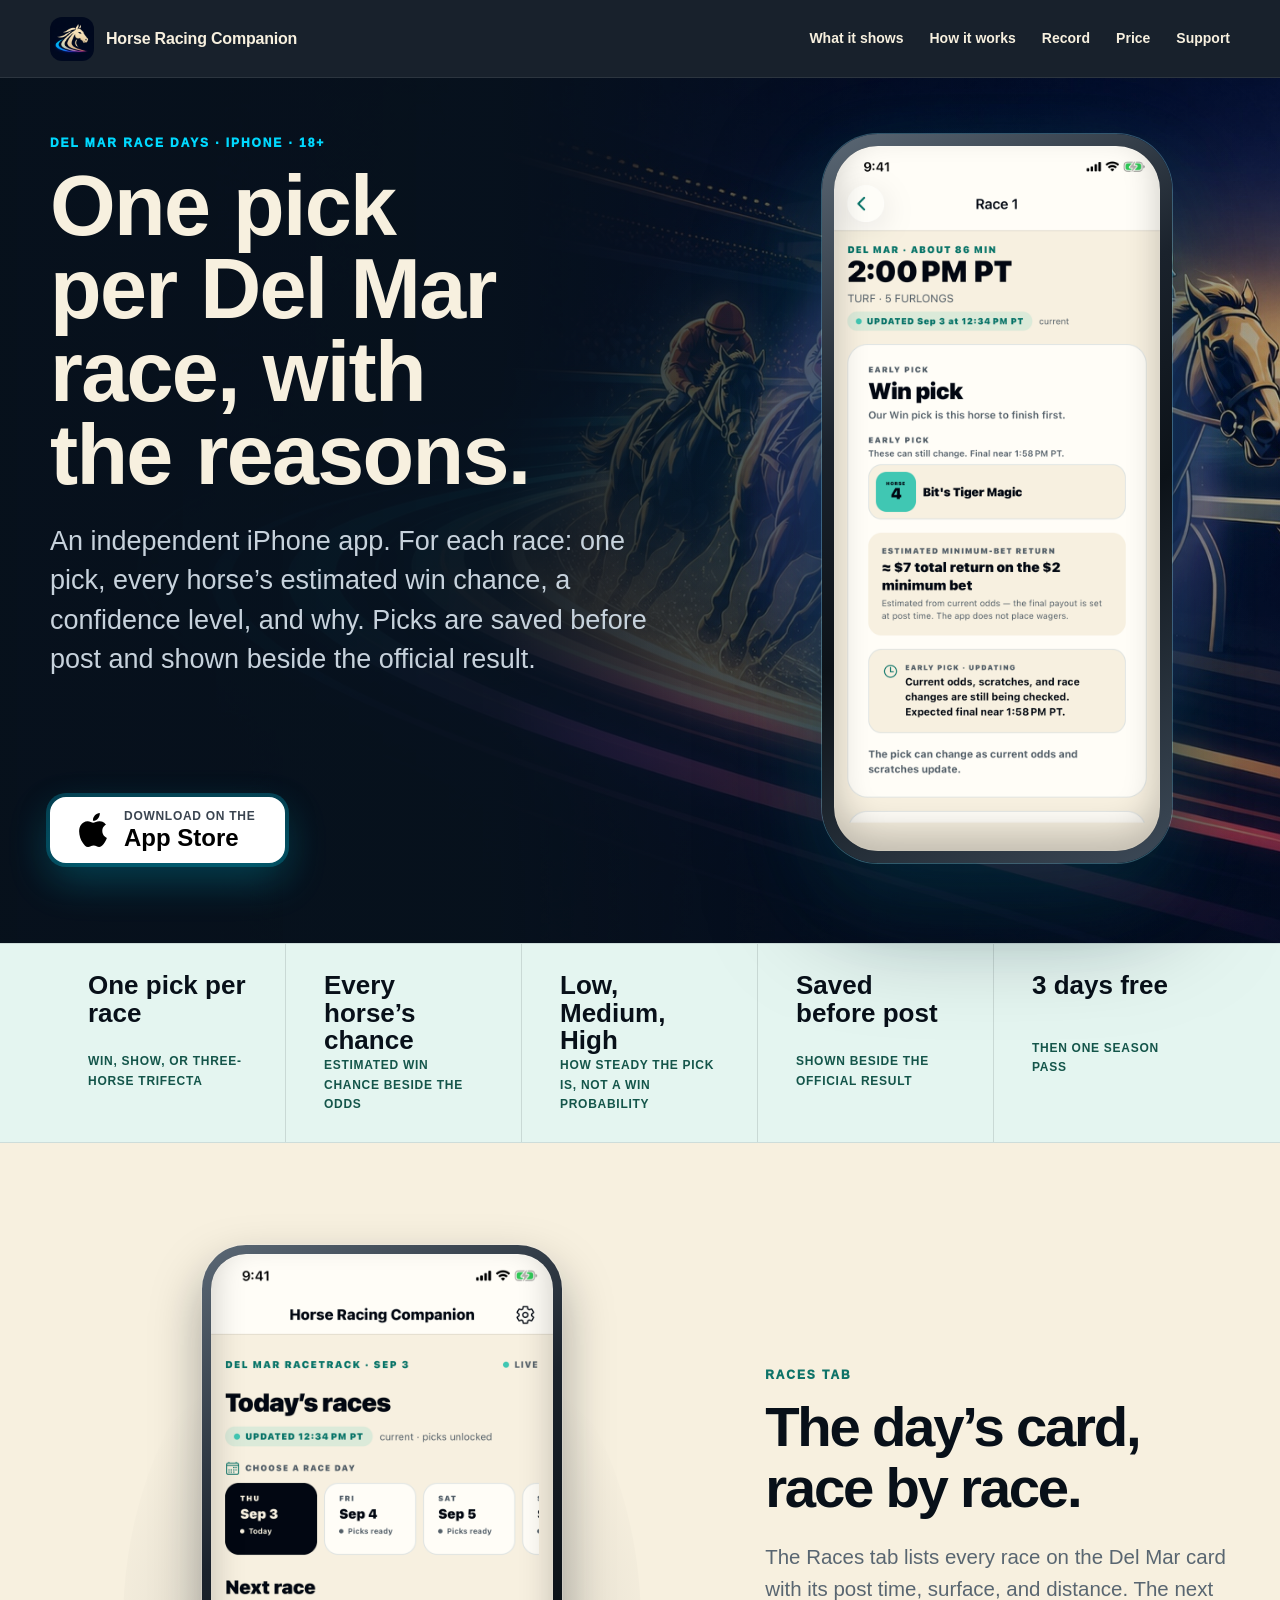
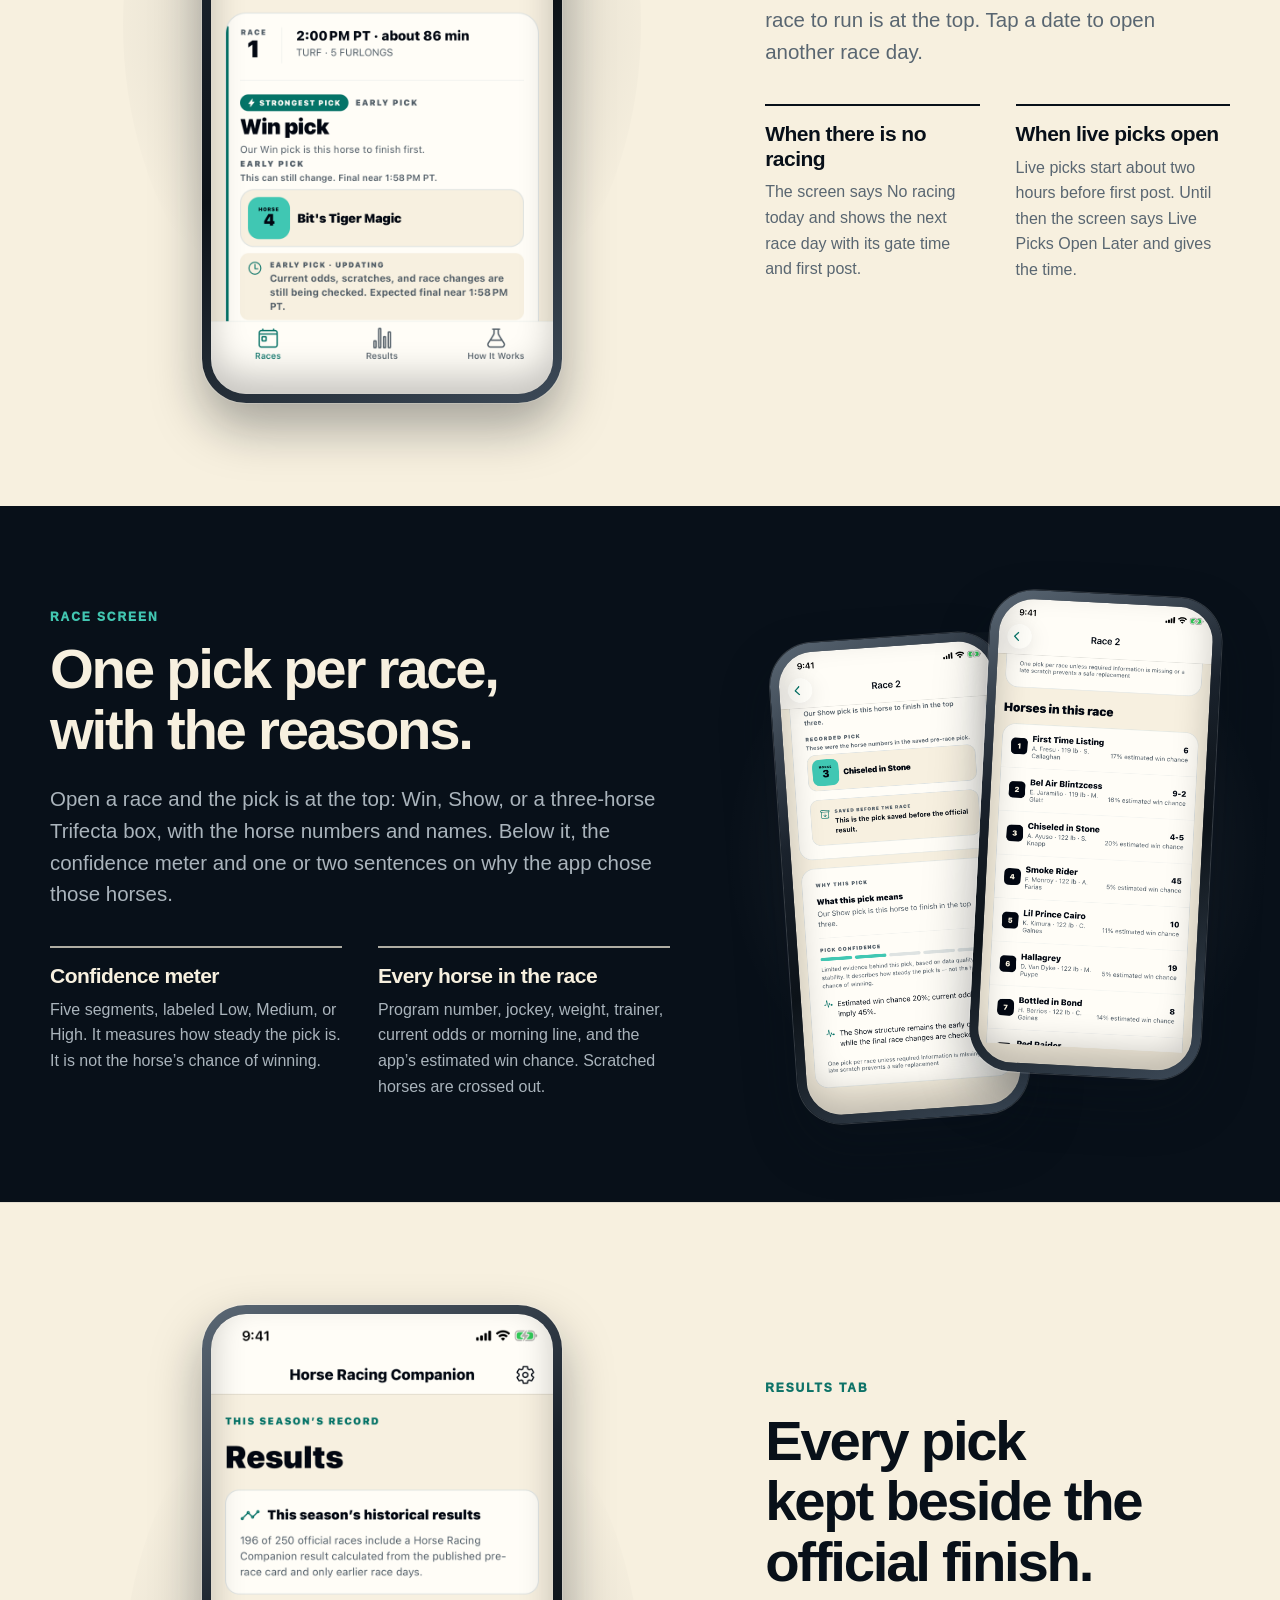
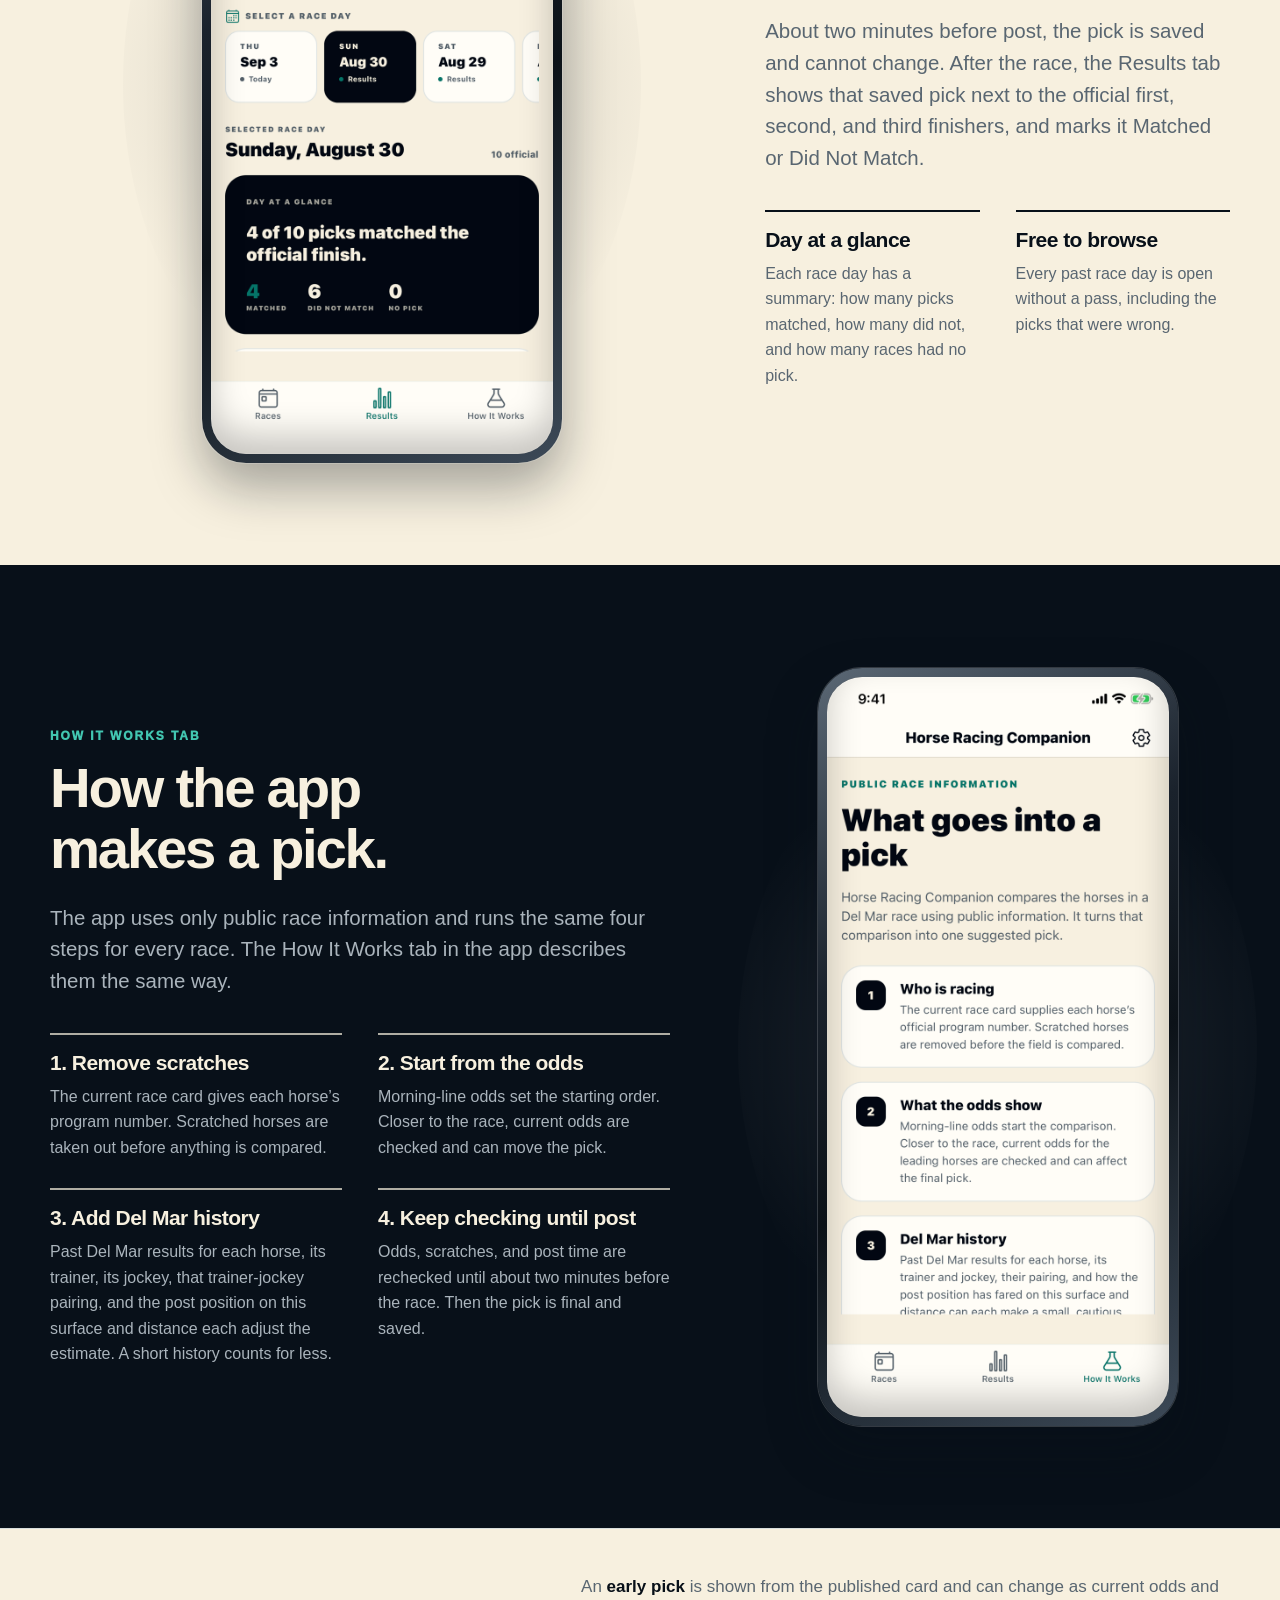
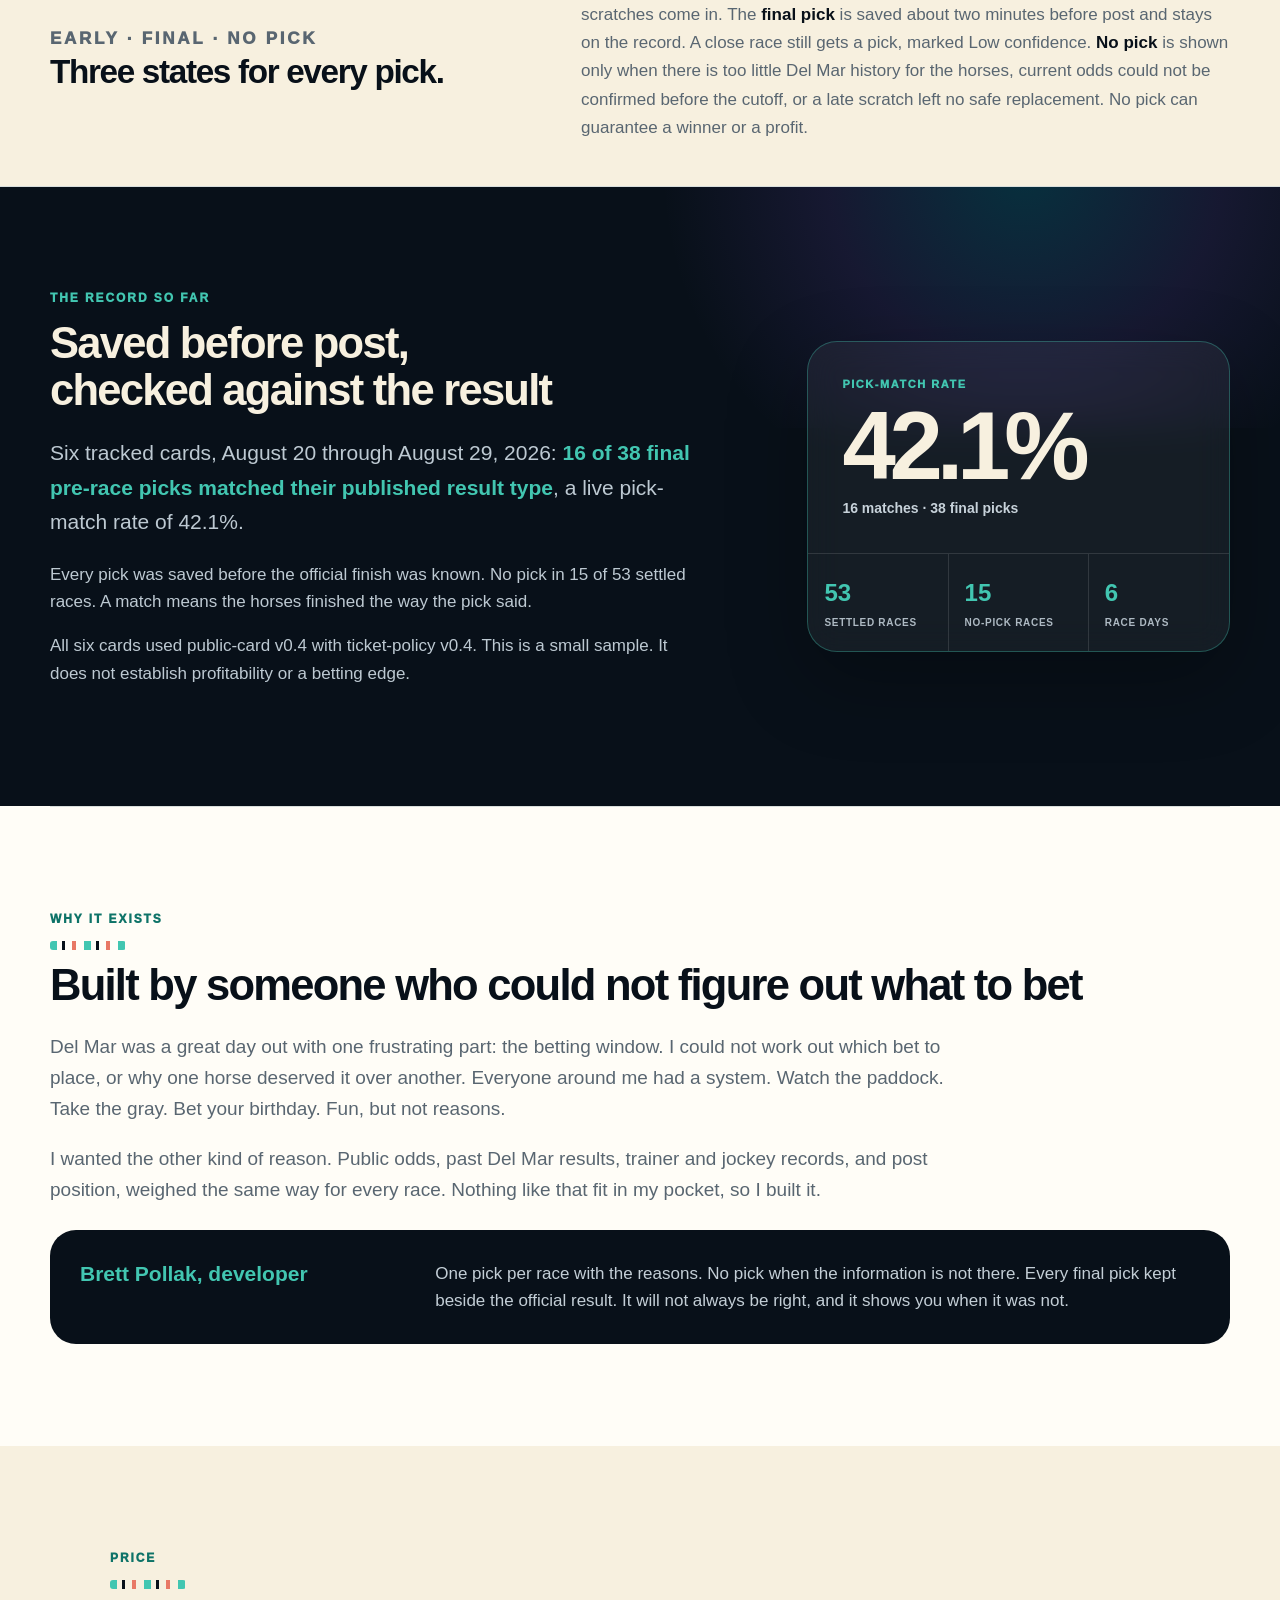
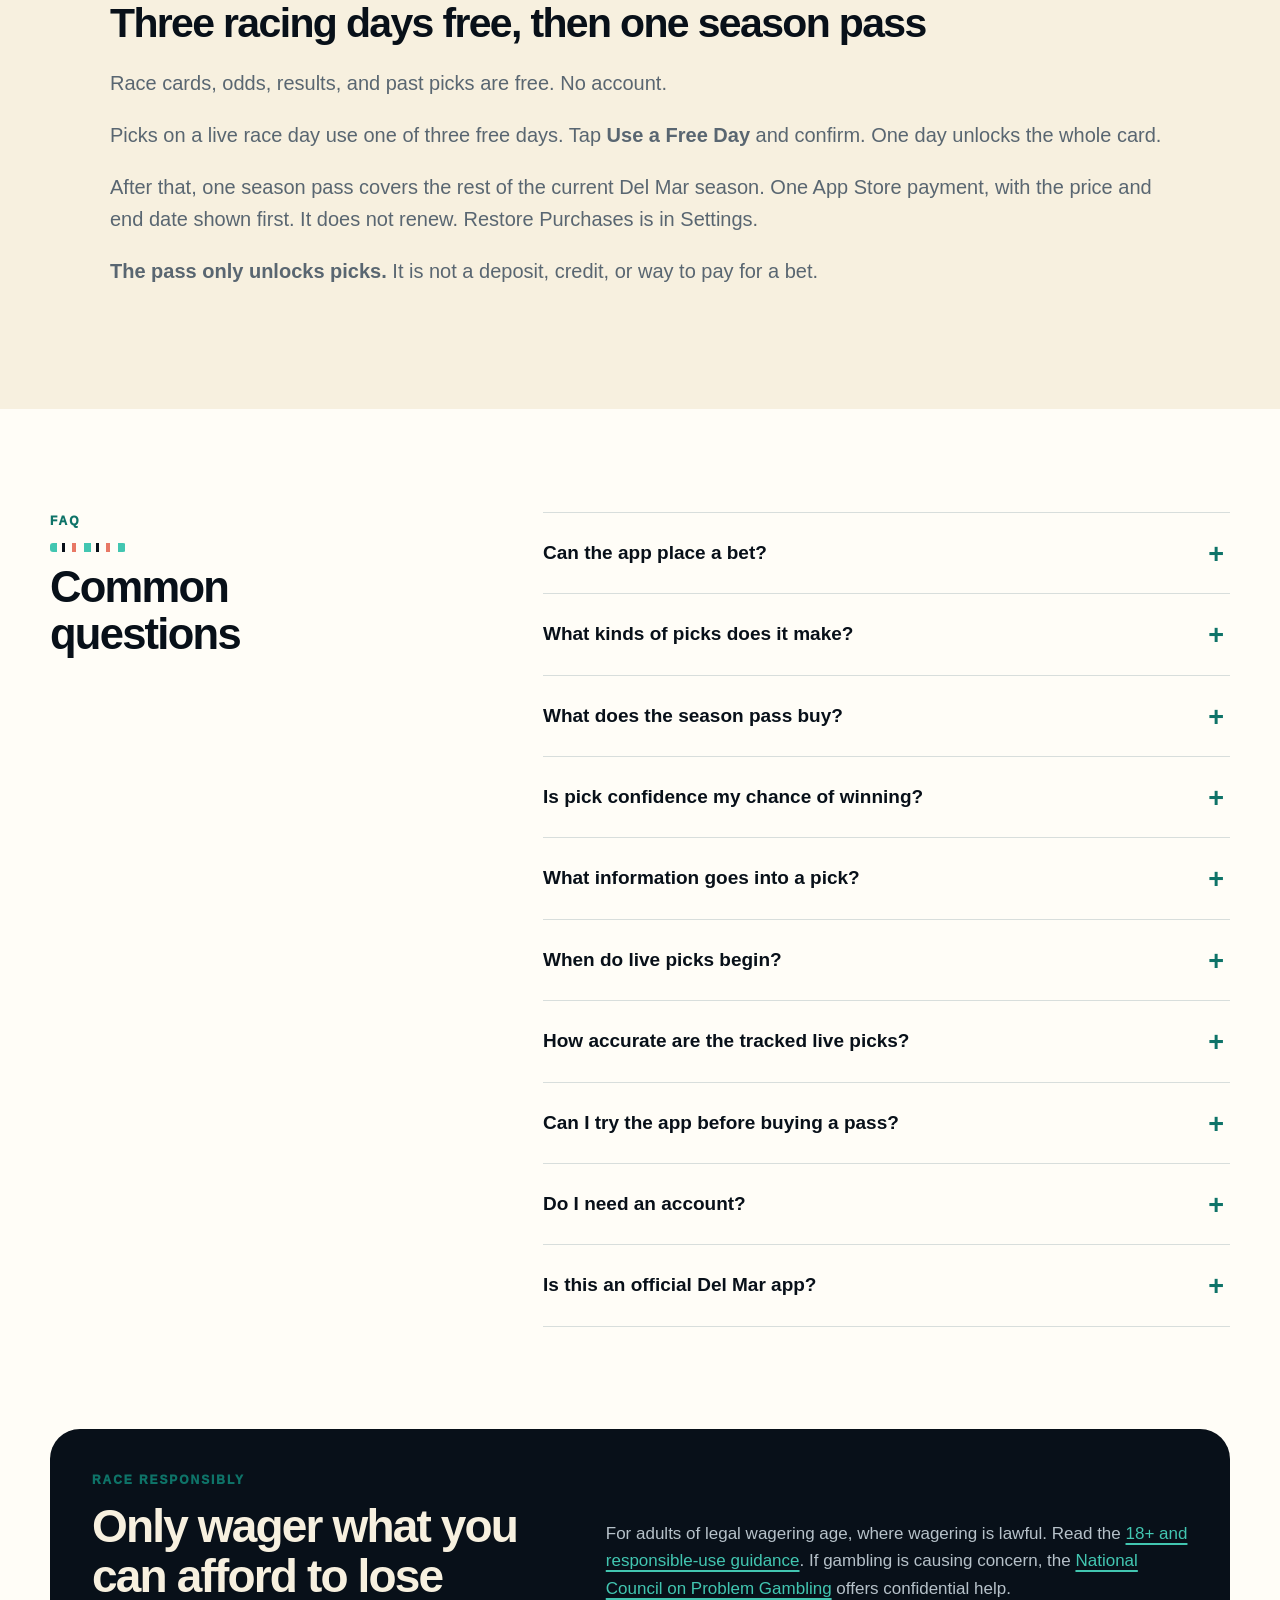
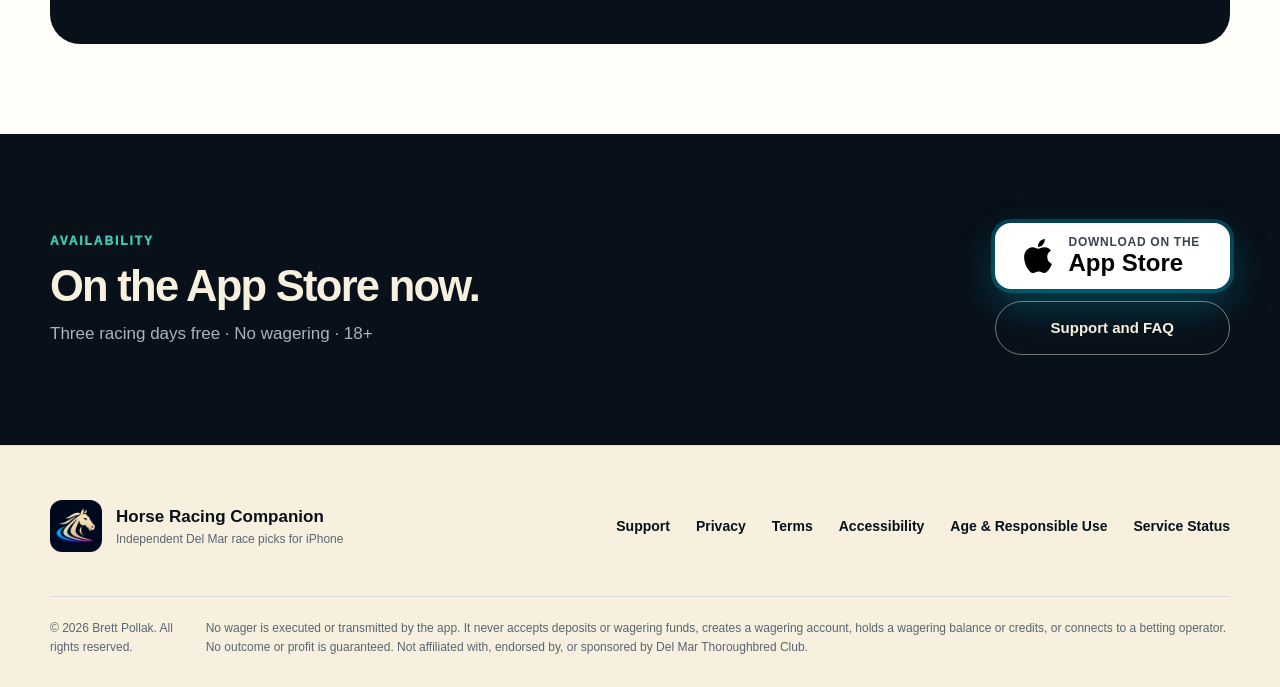
==== index.html @ c5917ced "Mirror light-mode phone screenshots and badge-only hero Co-Authored-By: Claude Fable 5.1 <noreply@an" ====
<!DOCTYPE html>
<html lang="en">
  <head>
    <meta charset="utf-8">
    <meta name="viewport" content="width=device-width, initial-scale=1">
    <meta name="theme-color" content="#07111c">
    <meta name="description" content="An iPhone app for Del Mar race days. One pick per race, every horse's estimated win chance, a confidence level, and the reasons. Picks are saved before post and shown beside the official result. It does not place bets. Not affiliated with Del Mar Thoroughbred Club.">
    <meta name="robots" content="index, follow">
    <link rel="canonical" href="https://horseracingcompanion.com/">
    <link rel="icon" href="assets/app-icon-v2.png">
    <link rel="apple-touch-icon" href="assets/app-icon-v2.png">
    <link rel="stylesheet" href="assets/styles.css">
    <meta property="og:type" content="website">
    <meta property="og:title" content="Horse Racing Companion — Del Mar race picks for iPhone">
    <meta property="og:description" content="An iPhone app for Del Mar race days. One pick per race, every horse's estimated win chance, a confidence level, and the reasons. Picks are saved before post and shown beside the official result. It does not place bets.">
    <meta property="og:url" content="https://horseracingcompanion.com/">
    <meta property="og:image" content="https://horseracingcompanion.com/assets/og-v3.jpg">
    <meta property="og:image:width" content="1200">
    <meta property="og:image:height" content="630">
    <meta property="og:image:alt" content="Horse Racing Companion app screen showing a Del Mar race pick.">
    <meta name="twitter:card" content="summary_large_image">
    <meta name="twitter:title" content="Horse Racing Companion — Del Mar race picks for iPhone">
    <meta name="twitter:description" content="An iPhone app for Del Mar race days. One pick per race, every horse's estimated win chance, a confidence level, and the reasons. Picks are saved before post and shown beside the official result. It does not place bets.">
    <meta name="twitter:image" content="https://horseracingcompanion.com/assets/og-v3.jpg">
    <title>Horse Racing Companion — Del Mar race picks for iPhone</title>
    <script type="application/ld+json">
      {
        "@context": "https://schema.org",
        "@type": "SoftwareApplication",
        "name": "Horse Racing Companion",
        "applicationCategory": "SportsApplication",
        "operatingSystem": "iOS",
        "description": "An iPhone app for Del Mar race days. One pick per race (Win, Show, or a three-horse Trifecta box), every horse's estimated win chance, a confidence level, and the reasons. Picks are saved before post and shown beside the official result. The app does not accept money, place or send bets, or connect to a betting operator. Not affiliated with Del Mar Thoroughbred Club.",
        "url": "https://horseracingcompanion.com/",
        "author": { "@type": "Person", "name": "Brett Pollak" }
      }
    </script>
    <script type="application/ld+json">
      {
        "@context": "https://schema.org",
        "@type": "FAQPage",
        "mainEntity": [
          { "@type": "Question", "name": "Can the app place a bet?", "acceptedAnswer": { "@type": "Answer", "text": "No. It has no bet slip, stake control, wagering account, wallet, credits, or connection to a betting operator, and it never places or sends a wager. Any bet is your decision and happens outside the app." } },
          { "@type": "Question", "name": "What kinds of picks does it make?", "acceptedAnswer": { "@type": "Answer", "text": "Win (finishes first), Show (finishes in the top three), or a three-horse Trifecta box (the three horses fill the top three in any order). The pick card says which." } },
          { "@type": "Question", "name": "What does the season pass buy?", "acceptedAnswer": { "@type": "Answer", "text": "Race-day picks for the Del Mar season and end date shown before purchase. One App Store payment. It does not renew and is not a deposit, credit, or way to pay for a bet." } },
          { "@type": "Question", "name": "Is pick confidence my chance of winning?", "acceptedAnswer": { "@type": "Answer", "text": "No. Confidence is how steady the pick is. Each horse's estimated win chance is shown separately on the race screen. Neither guarantees an outcome." } },
          { "@type": "Question", "name": "What information goes into a pick?", "acceptedAnswer": { "@type": "Answer", "text": "Public morning-line and current odds, and past Del Mar results for each horse, its trainer, its jockey, that pairing, and post position on this surface and distance." } },
          { "@type": "Question", "name": "When do live picks begin?", "acceptedAnswer": { "@type": "Answer", "text": "About two hours before the day's first race. Before then the Races screen shows Live Picks Open Later and the opening time." } },
          { "@type": "Question", "name": "How accurate are the tracked live picks?", "acceptedAnswer": { "@type": "Answer", "text": "Across six tracked cards from August 20 through August 29, 2026, 16 of 38 final pre-race picks matched their published result type, a live pick-match rate of 42.1%. The app made no pick in 15 of 53 settled races. Every pick was saved before the official finish was known. All six cards used public-card v0.4 with ticket-policy v0.4. This small sample does not establish profitability or a betting edge." } },
          { "@type": "Question", "name": "Can I try the app before buying a pass?", "acceptedAnswer": { "@type": "Answer", "text": "Yes. The first three racing days include every pick on the card. Race cards, odds, results, past picks, and How It Works are free without a pass." } },
          { "@type": "Question", "name": "Do I need an account?", "acceptedAnswer": { "@type": "Answer", "text": "No. A random installation ID, shown in Settings, tracks free days and the pass." } },
          { "@type": "Question", "name": "Is this an official Del Mar app?", "acceptedAnswer": { "@type": "Answer", "text": "No. Horse Racing Companion is independent and is not affiliated with, endorsed by, or sponsored by Del Mar Thoroughbred Club." } }
        ]
      }
    </script>
  </head>
  <body>
    <a class="skip-link" href="#main">Skip to content</a>
    <header class="site-header">
      <a class="brand" href="./" aria-label="Horse Racing Companion home">
        <img src="assets/app-icon-v2.png" width="44" height="44" alt="">
        <span>Horse Racing Companion</span>
      </a>
      <nav aria-label="Primary navigation">
        <a href="#what-it-shows">What it shows</a>
        <a href="#how-it-works">How it works</a>
        <a href="#live-record">Record</a>
        <a href="#access">Price</a>
        <a href="support/">Support</a>
      </nav>
    </header>

    <main id="main">
      <section class="hero shell">
        <div class="hero-copy">
          <p class="eyebrow teal">DEL MAR RACE DAYS · IPHONE · 18+</p>
          <h1>One pick per Del Mar race, with the reasons.</h1>
          <p class="hero-lede">An independent iPhone app. For each race: one pick, every horse’s estimated win chance, a confidence level, and why. Picks are saved before post and shown beside the official result.</p>
          <div class="hero-actions">
            <a class="appstore-badge" href="https://apps.apple.com/us/app/horse-racing-companion/id6802113749" aria-label="Download Horse Racing Companion on the App Store">
              <svg viewBox="0 0 24 24" aria-hidden="true" focusable="false"><path d="M12.152 6.896c-.948 0-2.415-1.078-3.96-1.04-2.04.027-3.91 1.183-4.961 3.014-2.117 3.675-.546 9.103 1.519 12.09 1.013 1.454 2.208 3.09 3.792 3.031 1.52-.065 2.09-.987 3.935-.987 1.831 0 2.35.987 3.96.948 1.637-.026 2.676-1.48 3.676-2.948 1.156-1.688 1.636-3.325 1.662-3.415-.039-.013-3.182-1.221-3.22-4.857-.026-3.04 2.48-4.494 2.597-4.559-1.429-2.09-3.623-2.324-4.39-2.376-2-.156-3.675 1.09-4.61 1.09zM15.53 3.83c.843-1.012 1.4-2.427 1.245-3.83-1.207.052-2.662.805-3.532 1.818-.78.896-1.454 2.338-1.273 3.714 1.338.104 2.715-.688 3.559-1.701" /></svg>
              <span class="appstore-badge-text"><small>Download on the</small><strong>App Store</strong></span>
            </a>
          </div>
        </div>
        <div class="hero-visual" role="img" aria-label="Preview of a Horse Racing Companion race screen showing an early Win pick">
          <div class="phone-shell">
            <img src="assets/race-early-v4.png" alt="Horse Racing Companion race screen in light mode for Del Mar race 1 on September 3, 2026: an early Win pick on Horse 4, Bit's Tiger Magic, the estimated return on the $2 minimum bet, and a note that the pick is still updating" width="780" height="1688">
          </div>
        </div>
      </section>

      <section class="signal-band" aria-label="What Horse Racing Companion shows">
        <div class="shell signal-grid">
          <div><strong>One pick per race</strong><span>Win, Show, or three-horse Trifecta</span></div>
          <div><strong>Every horse’s chance</strong><span>estimated win chance beside the odds</span></div>
          <div><strong>Low, Medium, High</strong><span>how steady the pick is, not a win probability</span></div>
          <div><strong>Saved before post</strong><span>shown beside the official result</span></div>
          <div><strong>3 days free</strong><span>then one season pass</span></div>
        </div>
      </section>

      <section id="what-it-shows" class="feature-band cream">
        <div class="shell feature-grid flip">
          <div class="feature-copy">
            <p class="eyebrow">RACES TAB</p>
            <h2>The day’s card, race by race.</h2>
            <p class="feature-lede">The Races tab lists every race on the Del Mar card with its post time, surface, and distance. The next race to run is at the top. Tap a date to open another race day.</p>
            <div class="feature-points">
              <div><h3>When there is no racing</h3><p>The screen says No racing today and shows the next race day with its gate time and first post.</p></div>
              <div><h3>When live picks open</h3><p>Live picks start about two hours before first post. Until then the screen says Live Picks Open Later and gives the time.</p></div>
            </div>
          </div>
          <div class="feature-visual">
            <div class="phone-shell"><img src="assets/screen-races-v4.png" alt="Races screen on race day: today&rsquo;s Del Mar card for Thursday September 3 with picks unlocked, a row of upcoming race days, and the next race at the top with its early Win pick" width="780" height="1688" loading="lazy"></div>
          </div>
        </div>
      </section>

      <section class="feature-band dark">
        <div class="shell feature-grid">
          <div class="feature-copy">
            <p class="eyebrow teal">RACE SCREEN</p>
            <h2>One pick per race, with the reasons.</h2>
            <p class="feature-lede">Open a race and the pick is at the top: Win, Show, or a three-horse Trifecta box, with the horse numbers and names. Below it, the confidence meter and one or two sentences on why the app chose those horses.</p>
            <div class="feature-points">
              <div><h3>Confidence meter</h3><p>Five segments, labeled Low, Medium, or High. It measures how steady the pick is. It is not the horse’s chance of winning.</p></div>
              <div><h3>Every horse in the race</h3><p>Program number, jockey, weight, trainer, current odds or morning line, and the app’s estimated win chance. Scratched horses are crossed out.</p></div>
            </div>
          </div>
          <div class="feature-visual pair">
            <div class="phone-shell"><img src="assets/screen-race-why-v4.png" alt="Race screen: the saved Show pick on Horse 3, Chiseled in Stone, a five-segment confidence meter, and two reason lines" width="780" height="1688" loading="lazy"></div>
            <div class="phone-shell"><img src="assets/screen-race-horses-v4.png" alt="Horses in this race: each horse with program number, jockey, weight, trainer, current odds, and estimated win chance" width="780" height="1688" loading="lazy"></div>
          </div>
        </div>
      </section>

      <section class="feature-band cream">
        <div class="shell feature-grid flip">
          <div class="feature-copy">
            <p class="eyebrow">RESULTS TAB</p>
            <h2>Every pick kept beside the official finish.</h2>
            <p class="feature-lede">About two minutes before post, the pick is saved and cannot change. After the race, the Results tab shows that saved pick next to the official first, second, and third finishers, and marks it Matched or Did Not Match.</p>
            <div class="feature-points">
              <div><h3>Day at a glance</h3><p>Each race day has a summary: how many picks matched, how many did not, and how many races had no pick.</p></div>
              <div><h3>Free to browse</h3><p>Every past race day is open without a pass, including the picks that were wrong.</p></div>
            </div>
          </div>
          <div class="feature-visual">
            <div class="phone-shell"><img src="assets/screen-results-v4.png" alt="Results screen for Sunday August 30: 4 of 10 picks matched the official finish, with matched, did not match, and no pick counts" width="780" height="1688" loading="lazy"></div>
          </div>
        </div>
      </section>

      <section id="how-it-works" class="feature-band dark">
        <div class="shell feature-grid">
          <div class="feature-copy">
            <p class="eyebrow teal">HOW IT WORKS TAB</p>
            <h2>How the app makes a pick.</h2>
            <p class="feature-lede">The app uses only public race information and runs the same four steps for every race. The How It Works tab in the app describes them the same way.</p>
            <div class="feature-points">
              <div><h3>1. Remove scratches</h3><p>The current race card gives each horse’s program number. Scratched horses are taken out before anything is compared.</p></div>
              <div><h3>2. Start from the odds</h3><p>Morning-line odds set the starting order. Closer to the race, current odds are checked and can move the pick.</p></div>
              <div><h3>3. Add Del Mar history</h3><p>Past Del Mar results for each horse, its trainer, its jockey, that trainer-jockey pairing, and the post position on this surface and distance each adjust the estimate. A short history counts for less.</p></div>
              <div><h3>4. Keep checking until post</h3><p>Odds, scratches, and post time are rechecked until about two minutes before the race. Then the pick is final and saved.</p></div>
            </div>
          </div>
          <div class="feature-visual">
            <div class="phone-shell"><img src="assets/screen-method-v4.png" alt="How It Works screen: What goes into a pick, with numbered steps Who is racing, What the odds show, and Del Mar history" width="780" height="1688" loading="lazy"></div>
          </div>
        </div>
      </section>

      <section class="strip-band">
        <div class="shell strip-grid">
          <div>
            <p class="eyebrow">EARLY · FINAL · NO PICK</p>
            <h2>Three states for every pick.</h2>
          </div>
          <p>An <strong>early pick</strong> is shown from the published card and can change as current odds and scratches come in. The <strong>final pick</strong> is saved about two minutes before post and stays on the record. A close race still gets a pick, marked Low confidence. <strong>No pick</strong> is shown only when there is too little Del Mar history for the horses, current odds could not be confirmed before the cutoff, or a late scratch left no safe replacement. No pick can guarantee a winner or a profit.</p>
        </div>
      </section>

      <section id="live-record" class="section live-record-section">
        <div class="shell live-record-panel">
          <div class="live-record-copy">
            <p class="eyebrow teal">THE RECORD SO FAR</p>
            <h2>Saved before post, checked against the result</h2>
            <p class="live-record-lede">Six tracked cards, August 20 through August 29, 2026: <strong>16 of 38 final pre-race picks matched their published result type</strong>, a live pick-match rate of 42.1%.</p>
            <p>Every pick was saved before the official finish was known. No pick in 15 of 53 settled races. A match means the horses finished the way the pick said.</p>
            <p>All six cards used public-card v0.4 with ticket-policy v0.4. This is a small sample. It does not establish profitability or a betting edge.</p>
          </div>
          <div class="live-record-stats" aria-label="Live performance through August 29, 2026">
            <div class="record-primary">
              <span>PICK-MATCH RATE</span>
              <strong>42.1%</strong>
              <small>16 matches · 38 final picks</small>
            </div>
            <div class="record-secondary">
              <div><strong>53</strong><span>settled races</span></div>
              <div><strong>15</strong><span>no-pick races</span></div>
              <div><strong>6</strong><span>race days</span></div>
            </div>
          </div>
        </div>
      </section>

      <section id="why-it-exists" class="section shell section-divider">
        <div class="section-heading narrow story">
          <p class="eyebrow">WHY IT EXISTS</p>
          <h2>Built by someone who could not figure out what to bet</h2>
          <p>Del Mar was a great day out with one frustrating part: the betting window. I could not work out which bet to place, or why one horse deserved it over another. Everyone around me had a system. Watch the paddock. Take the gray. Bet your birthday. Fun, but not reasons.</p>
          <p>I wanted the other kind of reason. Public odds, past Del Mar results, trainer and jockey records, and post position, weighed the same way for every race. Nothing like that fit in my pocket, so I built it.</p>
        </div>
        <div class="research-caveat">
          <strong>Brett Pollak, developer</strong>
          <p>One pick per race with the reasons. No pick when the information is not there. Every final pick kept beside the official result. It will not always be right, and it shows you when it was not.</p>
        </div>
      </section>

      <section id="access" class="section cream-section">
        <div class="shell access-single">
          <div>
            <p class="eyebrow">PRICE</p>
            <h2>Three racing days free, then one season pass</h2>
            <p>Race cards, odds, results, and past picks are free. No account.</p>
            <p>Picks on a live race day use one of three free days. Tap <strong>Use a Free Day</strong> and confirm. One day unlocks the whole card.</p>
            <p>After that, one season pass covers the rest of the current Del Mar season. One App Store payment, with the price and end date shown first. It does not renew. Restore Purchases is in Settings.</p>
            <p><strong>The pass only unlocks picks.</strong> It is not a deposit, credit, or way to pay for a bet.</p>
          </div>
        </div>
      </section>

      <section class="section shell faq-section">
        <div class="section-heading narrow">
          <p class="eyebrow">FAQ</p>
          <h2>Common questions</h2>
        </div>
        <div class="faq-list">
          <details>
            <summary>Can the app place a bet?</summary>
            <p>No. It has no bet slip, stake control, wagering account, wallet, credits, or connection to a betting operator, and it never places or sends a wager. Any bet is your decision and happens outside the app.</p>
          </details>
          <details>
            <summary>What kinds of picks does it make?</summary>
            <p>Win (finishes first), Show (finishes in the top three), or a three-horse Trifecta box (the three horses fill the top three in any order). The pick card says which.</p>
          </details>
          <details>
            <summary>What does the season pass buy?</summary>
            <p>Race-day picks for the Del Mar season and end date shown before purchase. One App Store payment. It does not renew and is not a deposit, credit, or way to pay for a bet.</p>
          </details>
          <details>
            <summary>Is pick confidence my chance of winning?</summary>
            <p>No. Confidence is how steady the pick is. Each horse&rsquo;s estimated win chance is shown separately on the race screen. Neither guarantees an outcome.</p>
          </details>
          <details>
            <summary>What information goes into a pick?</summary>
            <p>Public morning-line and current odds, and past Del Mar results for each horse, its trainer, its jockey, that pairing, and post position on this surface and distance.</p>
          </details>
          <details>
            <summary>When do live picks begin?</summary>
            <p>About two hours before the day&rsquo;s first race. Before then the Races screen shows <strong>Live Picks Open Later</strong> and the opening time. If fresh data stops after that, it shows <strong>Live Updates Delayed</strong> and keeps checking.</p>
          </details>
          <details>
            <summary>How accurate are the tracked live picks?</summary>
            <p>Across six tracked cards from August 20 through August 29, 2026, 16 of 38 final pre-race picks matched their published result type, a live pick-match rate of 42.1%. The app made no pick in 15 of 53 settled races. Every pick was saved before the official finish was known. All six cards used public-card v0.4 with ticket-policy v0.4. This small sample does not establish profitability or a betting edge.</p>
          </details>
          <details>
            <summary>Can I try the app before buying a pass?</summary>
            <p>Yes. The first three racing days include every pick on the card. Race cards, odds, results, past picks, and How It Works are free without a pass.</p>
          </details>
          <details>
            <summary>Do I need an account?</summary>
            <p>No. A random installation ID, shown in Settings, tracks free days and the pass.</p>
          </details>
          <details>
            <summary>Is this an official Del Mar app?</summary>
            <p>No. Horse Racing Companion is independent and is not affiliated with, endorsed by, or sponsored by Del Mar Thoroughbred Club.</p>
          </details>
        </div>
      </section>

      <section class="responsible shell">
        <div>
          <p class="eyebrow">RACE RESPONSIBLY</p>
          <h2>Only wager what you can afford to lose</h2>
        </div>
        <p>For adults of legal wagering age, where wagering is lawful. Read the <a href="age-suitability/">18+ and responsible-use guidance</a>. If gambling is causing concern, the <a href="https://www.ncpgambling.org/help-treatment/" rel="noopener noreferrer">National Council on Problem Gambling</a> offers confidential help.</p>
      </section>
      <section class="closing-band">
        <div class="shell closing-grid">
          <div>
            <p class="eyebrow teal">AVAILABILITY</p>
            <h2>On the App Store now.</h2>
            <p>Three racing days free · No wagering · 18+</p>
          </div>
          <div class="closing-actions">
            <a class="appstore-badge" href="https://apps.apple.com/us/app/horse-racing-companion/id6802113749" aria-label="Download Horse Racing Companion on the App Store">
              <svg viewBox="0 0 24 24" aria-hidden="true" focusable="false"><path d="M12.152 6.896c-.948 0-2.415-1.078-3.96-1.04-2.04.027-3.91 1.183-4.961 3.014-2.117 3.675-.546 9.103 1.519 12.09 1.013 1.454 2.208 3.09 3.792 3.031 1.52-.065 2.09-.987 3.935-.987 1.831 0 2.35.987 3.96.948 1.637-.026 2.676-1.48 3.676-2.948 1.156-1.688 1.636-3.325 1.662-3.415-.039-.013-3.182-1.221-3.22-4.857-.026-3.04 2.48-4.494 2.597-4.559-1.429-2.09-3.623-2.324-4.39-2.376-2-.156-3.675 1.09-4.61 1.09zM15.53 3.83c.843-1.012 1.4-2.427 1.245-3.83-1.207.052-2.662.805-3.532 1.818-.78.896-1.454 2.338-1.273 3.714 1.338.104 2.715-.688 3.559-1.701" /></svg>
              <span class="appstore-badge-text"><small>Download on the</small><strong>App Store</strong></span>
            </a>
            <a class="button secondary" href="support/">Support and FAQ</a>
          </div>
        </div>
      </section>

    </main>

    <footer class="site-footer">
      <div class="shell footer-grid">
        <div class="footer-brand">
          <img src="assets/app-icon-v2.png" width="52" height="52" alt="">
          <div><strong>Horse Racing Companion</strong><span>Independent Del Mar race picks for iPhone</span></div>
        </div>
        <nav aria-label="Legal and support">
          <a href="support/">Support</a>
          <a href="privacy/">Privacy</a>
          <a href="terms/">Terms</a>
          <a href="accessibility/">Accessibility</a>
          <a href="age-suitability/">Age &amp; Responsible Use</a>
          <a href="service-status/">Service Status</a>
        </nav>
      </div>
      <div class="shell footer-legal">
        <p>© 2026 Brett Pollak. All rights reserved.</p>
        <p>No wager is executed or transmitted by the app. It never accepts deposits or wagering funds, creates a wagering account, holds a wagering balance or credits, or connects to a betting operator. No outcome or profit is guaranteed. Not affiliated with, endorsed by, or sponsored by Del Mar Thoroughbred Club.</p>
      </div>
    </footer>
  </body>
</html>
---- assets/styles.css ----
:root {
  color-scheme: light;
  --ink: #081019;
  --ink-soft: #182532;
  --cream: #f7f0df;
  --paper: #fffdf7;
  --teal: #42c6b1;
  --teal-dark: #0e7368;
  --cyan: #00d9ff;
  --violet: #8b5cf6;
  --pink: #f472b6;
  --coral: #e87865;
  --gold: #d8b66a;
  --muted: #596671;
  --line: #d8dedc;
  --white: #ffffff;
  --shadow: 0 24px 70px rgba(8, 16, 25, 0.13);
  --radius: 26px;
  --shell: min(1180px, calc(100% - 40px));
}

* { box-sizing: border-box; }

html { scroll-behavior: smooth; }

body {
  margin: 0;
  overflow-x: clip;
  background: var(--paper);
  color: var(--ink);
  font-family: ui-sans-serif, -apple-system, BlinkMacSystemFont, "Segoe UI", sans-serif;
  font-size: 17px;
  line-height: 1.6;
  -webkit-font-smoothing: antialiased;
}

img { display: block; max-width: 100%; }

a { color: inherit; text-decoration-thickness: 1.5px; text-underline-offset: 4px; }

a:focus-visible,
summary:focus-visible {
  outline: 3px solid var(--coral);
  outline-offset: 4px;
  border-radius: 4px;
}

.skip-link {
  position: fixed;
  left: 16px;
  top: -80px;
  z-index: 100;
  padding: 10px 16px;
  border-radius: 999px;
  background: var(--teal);
  color: var(--ink);
  font-weight: 900;
}

.skip-link:focus { top: 16px; }

.shell { width: var(--shell); margin-inline: auto; }

.site-header {
  position: sticky;
  top: 0;
  z-index: 20;
  display: flex;
  align-items: center;
  justify-content: space-between;
  gap: 24px;
  min-height: 78px;
  padding: 12px max(20px, calc((100vw - 1180px) / 2));
  border-bottom: 1px solid rgba(255, 255, 255, 0.09);
  background: rgba(7, 17, 28, 0.93);
  color: var(--cream);
  backdrop-filter: blur(18px);
}

.brand {
  display: inline-flex;
  align-items: center;
  gap: 12px;
  font-size: 16px;
  font-weight: 900;
  letter-spacing: -0.2px;
  text-decoration: none;
}

.brand img,
.footer-brand img { border-radius: 12px; }

.site-header nav,
.site-footer nav { display: flex; align-items: center; gap: 26px; }

.site-header nav a,
.site-footer nav a { font-size: 14px; font-weight: 800; text-decoration: none; }

.site-header nav a:hover,
.site-footer nav a:hover { color: var(--teal-dark); }

.site-header nav a:hover { color: var(--cyan); }

.hero {
  position: relative;
  isolation: isolate;
  display: grid;
  grid-template-columns: minmax(0, 1.02fr) minmax(340px, 0.78fr);
  align-items: stretch;
  gap: clamp(52px, 8vw, 118px);
  min-height: 760px;
  padding-block: 56px 80px;
  color: var(--cream);
}

.hero::before,
.hero::after {
  content: "";
  position: absolute;
  inset-block: 0;
  left: 50%;
  width: 100vw;
  transform: translateX(-50%);
  pointer-events: none;
}

.hero::before {
  z-index: -2;
  background: #07111c url("hero-racing-v2.jpg") center / cover no-repeat;
}

.hero::after {
  z-index: -1;
  background:
    radial-gradient(circle at 73% 46%, rgba(0, 217, 255, 0.1), transparent 34%),
    linear-gradient(90deg, rgba(7, 17, 28, 0.99) 0%, rgba(7, 17, 28, 0.93) 39%, rgba(7, 17, 28, 0.42) 70%, rgba(7, 17, 28, 0.16) 100%),
    linear-gradient(180deg, rgba(7, 17, 28, 0.04), rgba(7, 17, 28, 0.38));
}

.hero-copy { display: flex; flex-direction: column; justify-content: space-between; max-width: 670px; padding-top: 0; }
.hero-copy .hero-lede { margin-bottom: 40px; }
.hero-actions { margin-top: auto; }

.eyebrow,
.access-kicker {
  margin: 0 0 12px;
  color: var(--teal-dark);
  font-size: 12px;
  font-weight: 950;
  letter-spacing: 0.16em;
}

.eyebrow.teal { color: var(--teal); }

.hero .eyebrow { color: var(--cyan); }

h1,
h2,
h3,
p { margin-top: 0; }

h1 {
  max-width: 650px;
  margin-bottom: 26px;
  font-size: clamp(56px, 6.6vw, 90px);
  line-height: 0.98;
  letter-spacing: -0.02em;
  word-spacing: 0.025em;
  text-wrap: balance;
}

.gradient-text {
  color: var(--cyan);
  background: linear-gradient(100deg, var(--cyan), #58a8ff 42%, var(--violet) 72%, var(--pink));
  -webkit-background-clip: text;
  background-clip: text;
  -webkit-text-fill-color: transparent;
}

h2 {
  margin-bottom: 22px;
  font-size: clamp(32px, 3.4vw, 46px);
  line-height: 1.08;
  letter-spacing: -0.04em;
  text-wrap: balance;
}

h3 { line-height: 1.18; letter-spacing: -0.025em; }

.hero-lede {
  max-width: 620px;
  margin-bottom: 32px;
  color: #c7d2dc;
  font-size: clamp(20px, 2.2vw, 27px);
  line-height: 1.45;
}

.hero-lede strong { color: var(--cream); }

.hero-actions { display: flex; flex-wrap: wrap; gap: 12px; margin-bottom: 0; }

.button {
  display: inline-flex;
  align-items: center;
  justify-content: center;
  min-height: 54px;
  padding: 0 24px;
  border-radius: 999px;
  font-size: 15px;
  font-weight: 900;
  text-decoration: none;
}

.button.primary { background: linear-gradient(135deg, var(--cyan), #58a8ff 58%, var(--violet)); color: #031019; box-shadow: 0 12px 34px rgba(0, 217, 255, 0.2); }
.button.primary:hover { filter: brightness(1.08); transform: translateY(-1px); }
.button.secondary { border: 1px solid var(--line); background: var(--white); }
.button.secondary:hover { border-color: var(--teal-dark); }

/* App Store badge: the hero's primary action. Apple's white badge treatment so it
   reads clearly against the dark hero instead of blending into it. */
.appstore-badge {
  display: inline-flex;
  align-items: center;
  gap: 14px;
  min-height: 66px;
  padding: 0 28px 0 24px;
  border-radius: 16px;
  background: var(--white);
  color: #000000;
  border: 2px solid var(--white);
  box-shadow:
    0 0 0 4px rgba(0, 217, 255, 0.22),
    0 16px 40px rgba(0, 217, 255, 0.28),
    0 10px 30px rgba(0, 0, 0, 0.45);
  text-decoration: none;
  transition: transform 160ms ease, box-shadow 160ms ease;
}
.appstore-badge svg { width: 34px; height: 34px; flex-shrink: 0; fill: currentColor; }
.appstore-badge-text { display: flex; flex-direction: column; line-height: 1.15; white-space: nowrap; }
.appstore-badge-text small { font-size: 12px; font-weight: 700; letter-spacing: 0.06em; text-transform: uppercase; color: #3a4450; }
.appstore-badge-text strong { font-size: 24px; font-weight: 800; letter-spacing: 0; }
.appstore-badge.is-soon { cursor: default; }
a.appstore-badge:hover,
a.appstore-badge:focus-visible {
  transform: translateY(-2px);
  box-shadow:
    0 0 0 5px rgba(0, 217, 255, 0.4),
    0 20px 48px rgba(0, 217, 255, 0.36),
    0 12px 32px rgba(0, 0, 0, 0.45);
}

.hero .button.secondary {
  border-color: rgba(255, 255, 255, 0.18);
  background: rgba(7, 17, 28, 0.62);
  color: var(--cream);
  backdrop-filter: blur(14px);
}

.hero .button.secondary:hover { border-color: var(--cyan); }

.free-note { max-width: 600px; color: #aebdca; font-size: 14px; line-height: 1.55; }
.free-note strong { color: var(--cream); }

.analysis-boundary {
  display: grid;
  gap: 6px;
  max-width: 650px;
  margin-top: 22px;
  padding: 18px 20px;
  border: 1px solid rgba(0, 217, 255, 0.42);
  border-radius: 18px;
  background: rgba(7, 17, 28, 0.82);
  box-shadow: 0 14px 42px rgba(0, 0, 0, 0.18);
  backdrop-filter: blur(14px);
}

.analysis-boundary strong { color: var(--cyan); font-size: 16px; }
.analysis-boundary span { color: #d5dee6; font-size: 14px; line-height: 1.55; }

.hero-visual { position: relative; justify-self: center; align-self: center; width: min(350px, 100%); }

.phone-shell {
  position: relative;
  z-index: 2;
  overflow: hidden;
  width: 100%;
  border: 12px solid transparent;
  border-radius: 56px;
  /* Titanium-style frame: ink face over a brushed gradient band. */
  background:
    linear-gradient(var(--ink), var(--ink)) padding-box,
    linear-gradient(150deg, #5b6875 0%, #1a222c 34%, #0c1218 58%, #3d4a58 100%) border-box;
  box-shadow:
    0 0 0 1px rgba(255, 255, 255, 0.18),
    var(--shadow),
    0 0 0 1px rgba(0, 217, 255, 0.14),
    0 26px 90px rgba(0, 217, 255, 0.15),
    0 46px 110px rgba(8, 16, 25, 0.5);
}

/* Glass-edge highlight where the screen meets the bezel. */
.phone-shell::after {
  content: "";
  position: absolute;
  inset: 0;
  z-index: 2;
  border-radius: 44px;
  pointer-events: none;
  box-shadow:
    inset 0 1px 0 rgba(255, 255, 255, 0.16),
    inset 0 0 0 1px rgba(255, 255, 255, 0.06),
    inset 0 -18px 34px rgba(0, 0, 0, 0.22);
}

.phone-shell img { width: 100%; height: auto; }

.hero-visual::before {
  content: "";
  position: absolute;
  inset: 8% -14% 3% -20%;
  z-index: 0;
  border-radius: 48%;
  background: radial-gradient(circle at 55% 38%, rgba(0, 217, 255, 0.26), rgba(139, 92, 246, 0.2) 44%, transparent 72%);
  filter: blur(12px);
}

.signal-band { border-block: 1px solid rgba(8, 16, 25, 0.1); background: #E4F5F0; color: var(--ink); }

.signal-grid { display: grid; grid-template-columns: repeat(5, 1fr); }

.signal-grid div {
  display: grid;
  gap: 2px;
  padding: 28px clamp(16px, 3vw, 38px);
  border-right: 1px solid rgba(8, 16, 25, 0.12);
}

.signal-grid div:last-child { border-right: 0; }
.signal-grid strong { font-size: 26px; line-height: 1.05; }
.signal-grid span { color: #14554A; font-size: 12px; font-weight: 750; text-transform: uppercase; letter-spacing: 0.06em; }

.live-record-section {
  position: relative;
  overflow: hidden;
  background: var(--ink);
  color: var(--cream);
}

.live-record-section::before {
  content: "";
  position: absolute;
  inset: -45% -15% auto 45%;
  height: 520px;
  background: radial-gradient(circle, rgba(0, 217, 255, 0.16), rgba(139, 92, 246, 0.11) 38%, transparent 70%);
  pointer-events: none;
}

.live-record-panel {
  position: relative;
  display: grid;
  grid-template-columns: minmax(0, 1.12fr) minmax(340px, 0.72fr);
  gap: 46px clamp(46px, 8vw, 100px);
  align-items: center;
}

.live-record-copy h2 { max-width: 720px; }
.live-record-copy > p:not(.eyebrow) { max-width: 760px; color: #bdc9d2; }
.live-record-copy .live-record-lede { color: var(--cream); font-size: 21px; line-height: 1.65; }
.live-record-lede strong { color: var(--teal); }

.live-record-stats {
  overflow: hidden;
  border: 1px solid rgba(66, 198, 177, 0.34);
  border-radius: 30px;
  background: rgba(255, 255, 255, 0.055);
  box-shadow: 0 28px 80px rgba(0, 0, 0, 0.28);
  backdrop-filter: blur(16px);
}

.record-primary { display: grid; gap: 6px; padding: 34px; }
.record-primary span { color: var(--teal); font-size: 11px; font-weight: 950; letter-spacing: 0.14em; }
.record-primary strong { font-size: clamp(64px, 8vw, 96px); line-height: 0.95; letter-spacing: -0.065em; }
.record-primary small { color: #c7d2da; font-size: 14px; font-weight: 750; }
.record-secondary { display: grid; grid-template-columns: repeat(3, 1fr); border-top: 1px solid rgba(255, 255, 255, 0.12); }
.record-secondary div { display: grid; gap: 2px; padding: 20px 16px; border-right: 1px solid rgba(255, 255, 255, 0.12); }
.record-secondary div:last-child { border-right: 0; }
.record-secondary strong { color: var(--teal); font-size: 24px; }
.record-secondary span { color: #aebac3; font-size: 10px; font-weight: 800; text-transform: uppercase; letter-spacing: 0.07em; }

.section { padding-block: clamp(76px, 8vw, 108px); }
/* Hairline delineator for the one seam where two paper sections meet;
   every other section boundary is already delineated by a background change. */
.section-divider { border-top: 1px solid var(--line); }
.section-heading { margin-bottom: 56px; }
.narrow { max-width: 1040px; }
.section-heading > p:last-child,
.access-grid > div > p:last-child { color: var(--muted); font-size: 20px; }

.analysis-section { display: grid; gap: 48px; }
.analysis-heading { display: grid; grid-template-columns: minmax(0, 1.05fr) minmax(320px, 0.65fr); align-items: end; gap: clamp(42px, 8vw, 110px); }
.analysis-heading h2 { max-width: 900px; margin-bottom: 0; }
.analysis-heading > p { margin-bottom: 6px; color: var(--muted); font-size: 19px; line-height: 1.65; }
.analysis-grid { display: grid; grid-template-columns: repeat(2, 1fr); gap: 18px; }
.analysis-card { position: relative; min-height: 260px; padding: 40px 30px 30px; border: 1px solid var(--line); border-radius: var(--radius); background: var(--white); transition: transform 0.25s ease, box-shadow 0.25s ease; }
/* Saddle-cloth number patch: the racing identity carried over from the app's horse chips */
.cloth { position: absolute; top: -18px; left: 26px; width: 58px; height: 58px; display: grid; place-items: center; background: var(--ink); color: var(--cream); font-size: 27px; font-weight: 900; border-radius: 14px; transform: rotate(-5deg); box-shadow: 0 10px 22px rgba(8, 16, 25, 0.22); transition: transform 0.25s ease; }
.cloth::after { content: ""; position: absolute; inset: 5px; border: 2px dashed rgba(247, 240, 223, 0.45); border-radius: 9px; }
.analysis-card:nth-child(even) .cloth { transform: rotate(4deg); }
.analysis-card:hover { transform: translateY(-5px); box-shadow: 0 22px 44px rgba(8, 16, 25, 0.1); }
.analysis-card:hover .cloth { transform: rotate(0deg); }
.data-tag { display: inline-block; margin-bottom: 22px; color: var(--teal-dark); font-size: 10px; font-weight: 950; letter-spacing: 0.15em; }
.analysis-card h3 { margin-bottom: 12px; font-size: 25px; }
.analysis-card p { margin-bottom: 0; color: var(--muted); }
.analysis-process { position: relative; display: grid; grid-template-columns: 1fr auto 1fr auto 1fr; align-items: center; gap: 18px; padding: 26px 96px 26px 30px; border: 1px solid var(--line); border-radius: var(--radius); background: var(--white); color: var(--ink); overflow: hidden; }
/* Finish line: checkered flag closes the sequence */
.analysis-process::after { content: ""; position: absolute; top: 0; bottom: 0; right: 0; width: 40px; background: repeating-conic-gradient(var(--ink) 0% 25%, var(--cream) 0% 50%) 0 0 / 20px 20px; border-left: 1px solid var(--line); }
.analysis-process div { display: flex; align-items: center; gap: 14px; }
.analysis-process span { display: grid; place-items: center; flex: 0 0 38px; width: 38px; height: 38px; background: var(--ink); border-radius: 12px; color: var(--cream); font-size: 10px; font-weight: 950; }
.analysis-process strong { font-size: 15px; line-height: 1.35; }
.analysis-process i { width: 64px; height: 0; font-size: 0; border-top: 3px dashed rgba(66, 198, 177, 0.85); border-radius: 2px; }
.race-day-heading { margin-top: 24px; margin-bottom: 0; }
.race-day-heading h3 { margin-bottom: 12px; font-size: 28px; }
.race-day-heading p { max-width: 760px; margin-bottom: 0; }
.analysis-note { max-width: 950px; margin: -4px 0 0; padding-left: 20px; border-left: 4px solid var(--teal); color: var(--muted); font-size: 14px; line-height: 1.75; }
.analysis-note strong { color: var(--ink); }

.research-section { background: #e4f5f0; }
.research-heading { display: grid; grid-template-columns: minmax(0, 0.9fr) minmax(320px, 0.7fr); align-items: end; gap: clamp(42px, 8vw, 110px); margin-bottom: 48px; }
.research-heading h2 { max-width: 760px; margin-bottom: 0; }
.research-heading > p { margin-bottom: 6px; color: #31564f; font-size: 19px; line-height: 1.65; }
.research-grid { display: grid; grid-template-columns: repeat(2, 1fr); gap: 18px; }
.research-card { padding: 30px; border: 1px solid rgba(8, 16, 25, 0.13); border-radius: var(--radius); background: rgba(255, 255, 255, 0.72); }
.research-card > span { display: inline-block; margin-bottom: 34px; color: var(--teal-dark); font-size: 10px; font-weight: 950; letter-spacing: 0.15em; }
.research-card h3 { margin-bottom: 12px; font-size: 25px; }
.research-card p { margin-bottom: 0; color: #31564f; }
.feature-band { overflow: hidden; padding-block: clamp(72px, 8vw, 112px); }
.feature-band.cream { background: var(--cream); color: var(--ink); }
.feature-band.dark { background: var(--ink); color: var(--cream); }
.feature-band + .feature-band.cream { border-top: 1px solid rgba(8, 16, 25, 0.08); }
.feature-grid { display: grid; grid-template-columns: minmax(0, 1fr) minmax(320px, 0.7fr); align-items: center; gap: clamp(32px, 4vw, 64px); }
.feature-grid.flip .feature-visual { order: -1; }
.feature-copy h2 { max-width: 620px; font-size: clamp(38px, 4.4vw, 60px); }
.feature-lede { max-width: 620px; font-size: clamp(18px, 1.6vw, 22px); line-height: 1.55; color: var(--muted); }
.dark .feature-lede { color: #aab4bc; }
.feature-points { display: grid; grid-template-columns: 1fr 1fr; gap: 28px 36px; max-width: 620px; margin-top: 36px; }
.feature-points > div { padding-top: 16px; border-top: 2px solid var(--ink); }
.dark .feature-points > div { border-top-color: rgba(247, 240, 223, 0.7); }
.feature-points h3 { margin-bottom: 8px; font-size: 21px; }
.feature-points p { margin: 0; font-size: 16px; line-height: 1.6; color: var(--muted); }
.dark .feature-points p { color: #aab4bc; }
.feature-visual { position: relative; justify-self: center; width: min(360px, 100%); }
.feature-visual::before { content: ""; position: absolute; inset: 4% -22%; z-index: 0; border-radius: 50%; background: radial-gradient(circle, rgba(8, 16, 25, 0.16), transparent 68%); pointer-events: none; }
.dark .feature-visual::before { background: radial-gradient(circle, rgba(255, 255, 255, 0.12), transparent 68%); }
.feature-visual .phone-shell { border-width: 9px; border-radius: 44px; box-shadow: 0 0 0 1px rgba(255, 255, 255, 0.18), 0 24px 50px rgba(8, 16, 25, 0.35); }
.feature-visual .phone-shell::after { border-radius: 35px; }
.feature-visual.pair { width: min(540px, 100%); display: grid; grid-template-columns: 1fr 1fr; align-items: center; }
.feature-visual.pair .phone-shell:first-child { transform: translate(8%, 5%) rotate(-4deg); }
.feature-visual.pair .phone-shell:last-child { z-index: 2; transform: translate(-8%, -4%) rotate(3deg); }
.strip-band { padding-block: 44px; border-block: 1px solid var(--line); background: var(--cream); }
.strip-grid { display: grid; grid-template-columns: minmax(0, 0.7fr) minmax(0, 1fr); align-items: center; gap: clamp(28px, 6vw, 90px); }
.strip-grid h2 { margin-bottom: 0; font-size: clamp(26px, 2.6vw, 34px); }
.strip-grid p { margin: 0; font-size: 17px; line-height: 1.65; color: var(--muted); }
.strip-grid strong { color: var(--ink); }
.closing-band { padding-block: clamp(64px, 7vw, 96px); background: var(--ink); color: var(--cream); }
.closing-grid { display: grid; grid-template-columns: minmax(0, 1fr) auto; align-items: center; gap: 40px; }
.closing-grid h2 { margin-bottom: 10px; }
.closing-grid p:last-child { margin: 0; color: #aab4bc; }
.closing-actions { display: grid; gap: 12px; justify-items: stretch; }
.closing-actions .button { justify-content: center; }
.closing-actions .button.secondary { background: transparent; color: var(--cream); border: 1px solid rgba(247, 240, 223, 0.45); }
.closing-actions .button.secondary:hover { background: rgba(247, 240, 223, 0.1); }
.research-caveat { display: grid; grid-template-columns: minmax(220px, 0.42fr) minmax(0, 1fr); gap: 34px; margin-top: 18px; padding: 30px; border-radius: var(--radius); background: var(--ink); color: var(--cream); }
.research-caveat strong { align-self: start; color: var(--teal); font-size: 21px; line-height: 1.3; }
.research-caveat p { margin-bottom: 0; color: #c3ced6; }

.steps-grid,
.decision-grid { display: grid; grid-template-columns: repeat(3, 1fr); gap: 18px; }

.step-card,
.decision-card {
  min-height: 300px;
  padding: 30px;
  border: 1px solid var(--line);
  border-radius: var(--radius);
  background: var(--white);
}

.step-card.accent-card { background: var(--ink); color: var(--cream); border-color: var(--ink); transform: translateY(-16px); }
.step-number { display: block; margin-bottom: 64px; color: var(--teal-dark); font-size: 12px; font-weight: 950; letter-spacing: 0.12em; }
.accent-card .step-number { color: var(--teal); }
.step-card h3 { margin-bottom: 12px; font-size: 25px; }
.step-card p { color: var(--muted); }
.accent-card p { color: #b6c1c9; }

.dark-section { overflow: hidden; background: var(--ink); color: var(--cream); }
.product-split { display: grid; grid-template-columns: minmax(340px, 0.84fr) minmax(0, 1fr); align-items: center; gap: clamp(60px, 10vw, 140px); }
.product-split.copy-only { grid-template-columns: minmax(0, 760px); justify-content: center; }
.screen-stack { position: relative; width: min(390px, 100%); justify-self: center; }
.detail-phone { max-height: 700px; }
.detail-phone img { transform: translateY(-1px); }
.screen-glow { position: absolute; inset: 5% -28% -5%; background: radial-gradient(circle, rgba(66, 198, 177, 0.28), transparent 68%); filter: blur(20px); pointer-events: none; }
.product-copy h2 { max-width: none; font-size: clamp(28px, 2.9vw, 41px); }
.feature-list { display: grid; gap: 26px; margin-top: 48px; }
.feature-list article { display: flex; gap: 18px; padding-top: 26px; border-top: 1px solid #2a3945; }
.feature-list h3 { margin-bottom: 5px; font-size: 20px; }
.feature-list p { margin-bottom: 0; color: #aab4bc; }
.feature-marker { display: grid; place-items: center; flex: 0 0 42px; width: 42px; height: 42px; border-radius: 14px; background: var(--teal); color: var(--ink); font-weight: 950; }

.decision-card { min-height: 260px; }
.decision-card > span { display: inline-block; margin-bottom: 54px; padding: 5px 10px; border-radius: 999px; font-size: 11px; font-weight: 950; letter-spacing: 0.13em; }
.decision-card h3 { margin-bottom: 10px; font-size: 24px; }
.decision-card p { color: var(--muted); }
.decision-card.bet > span { background: var(--teal); }
.decision-card.wait > span { background: var(--gold); }
.decision-card.skip > span { background: var(--coral); }

.cream-section { background: var(--cream); }
.access-single { max-width: 1060px; }
.access-single h2 { font-size: clamp(30px, 3.2vw, 45px); }
.access-single p:not(.eyebrow) { color: var(--muted); font-size: 20px; }
.access-grid { display: grid; grid-template-columns: minmax(0, 1fr) minmax(360px, 0.72fr); align-items: center; gap: clamp(50px, 9vw, 120px); }
.access-card { padding: clamp(28px, 5vw, 52px); border: 1px solid rgba(8, 16, 25, 0.1); border-radius: 32px; background: var(--paper); box-shadow: 0 18px 45px rgba(8, 16, 25, 0.08); }
.price-row { display: flex; flex-wrap: wrap; align-items: baseline; gap: 10px 14px; margin-bottom: 22px; }
.price-row strong { font-size: clamp(48px, 6vw, 74px); line-height: 1; letter-spacing: -0.05em; }
.price-row span { color: var(--muted); font-weight: 750; }
.access-card > p:not(.access-kicker) { color: var(--muted); }
.access-fine-print { font-size: 14px; line-height: 1.65; }

.faq-section { display: grid; grid-template-columns: minmax(260px, 0.55fr) minmax(0, 1fr); gap: clamp(50px, 9vw, 120px); }
.faq-list { border-top: 1px solid var(--line); }
.faq-list details { border-bottom: 1px solid var(--line); }
.faq-list summary { position: relative; padding: 25px 42px 25px 0; cursor: pointer; list-style: none; font-size: 19px; font-weight: 850; }
.faq-list summary::-webkit-details-marker { display: none; }
.faq-list summary::after { content: "+"; position: absolute; right: 6px; top: 20px; color: var(--teal-dark); font-size: 27px; }
.faq-list details[open] summary::after { content: "–"; }
.faq-list details p { padding-right: 35px; color: var(--muted); }

.responsible { display: grid; grid-template-columns: minmax(0, 0.8fr) minmax(300px, 1fr); gap: 48px; padding: 42px; margin-bottom: 90px; border-radius: 30px; background: var(--ink); color: var(--cream); }
.responsible h2 { margin: 0; font-size: clamp(30px, 4vw, 46px); }
.responsible > p { align-self: end; margin: 0; color: #b6c1c9; }
.responsible a { color: var(--teal); }

.site-footer { padding: 54px 0 30px; border-top: 1px solid var(--line); background: var(--cream); }
.footer-grid { display: flex; justify-content: space-between; align-items: center; gap: 32px; }
.footer-brand { display: flex; align-items: center; gap: 14px; }
.footer-brand div { display: grid; }
.footer-brand span { color: var(--muted); font-size: 12px; }
.footer-legal { display: flex; justify-content: space-between; gap: 24px; margin-top: 44px; padding-top: 22px; border-top: 1px solid var(--line); color: var(--muted); font-size: 12px; }
.footer-legal p { margin: 0; }

.legal-hero { padding-block: 76px 54px; }
.legal-hero h1 { max-width: 900px; font-size: clamp(50px, 7vw, 80px); }
.legal-hero > p:last-child { max-width: 750px; color: var(--muted); font-size: 20px; }
.legal-layout { display: grid; grid-template-columns: 230px minmax(0, 760px); gap: 70px; padding-bottom: 120px; }
.legal-nav { position: sticky; top: 110px; align-self: start; display: grid; gap: 10px; }
.legal-nav a { color: var(--muted); font-size: 13px; font-weight: 800; text-decoration: none; }
.legal-nav a:hover { color: var(--teal-dark); }
.legal-content h2 { margin: 66px 0 18px; font-size: 34px; letter-spacing: -0.03em; }
.legal-content h2:first-child { margin-top: 0; }
.legal-content h3 { margin: 30px 0 8px; font-size: 20px; }
.legal-content p,
.legal-content li { color: #3e4b55; }
.legal-content li + li { margin-top: 8px; }
.legal-content a { color: var(--teal-dark); font-weight: 750; }
.legal-callout { padding: 24px; border-left: 5px solid var(--teal); border-radius: 0 18px 18px 0; background: var(--cream); }
.legal-callout p:last-child { margin-bottom: 0; }
.contact-card { display: grid; gap: 6px; margin: 28px 0; padding: 26px; border: 1px solid var(--line); border-radius: 20px; background: var(--white); }
.contact-card strong { font-size: 20px; }
.contact-card span { color: var(--muted); font-size: 14px; }
.support-actions { display: flex; flex-wrap: wrap; gap: 12px; margin-top: 26px; }

@media (max-width: 960px) {
  .hero { grid-template-columns: 1fr; }
  .hero-copy { max-width: 760px; }
  .hero-visual { width: min(410px, 84vw); }
  .signal-grid { grid-template-columns: repeat(2, 1fr); }
  .signal-grid div { border-right: 0; border-bottom: 1px solid rgba(8, 16, 25, 0.12); }
  .signal-grid div:nth-child(odd):not(:last-child) { border-right: 1px solid rgba(8, 16, 25, 0.12); }
  .signal-grid div:last-child { grid-column: 1 / -1; border-bottom: 0; }
  .steps-grid,
  .decision-grid,
  .analysis-grid { grid-template-columns: 1fr; }
  .analysis-heading { grid-template-columns: 1fr; align-items: start; gap: 26px; }
  .research-heading,
  .research-caveat { grid-template-columns: 1fr; gap: 22px; }
  .live-record-panel { grid-template-columns: 1fr; }
  .live-record-stats { width: min(100%, 560px); }
  .research-grid { grid-template-columns: 1fr; }
  .feature-grid,
  .feature-grid.flip { grid-template-columns: 1fr; }
  .feature-grid .feature-visual,
  .feature-grid.flip .feature-visual { order: 2; }
  .feature-visual { width: min(280px, 76vw); }
  .feature-visual.pair { width: min(430px, 100%); }
  .strip-grid,
  .closing-grid { grid-template-columns: 1fr; }
  .closing-actions { justify-items: start; }
  .analysis-process { grid-template-columns: 1fr; gap: 12px; padding: 24px 24px 58px; }
  /* Stacked: connectors drop under the number chips; the finish line moves to the bottom */
  .analysis-process i { width: 0; height: 30px; border-top: 0; border-left: 3px dashed rgba(66, 198, 177, 0.85); justify-self: start; margin-left: 18px; }
  .analysis-process::after { top: auto; left: 0; right: 0; bottom: 0; width: auto; height: 26px; border-left: 0; border-top: 1px solid var(--line); background-size: 13px 13px; }
  .step-card { min-height: auto; }
  .step-card.accent-card { transform: none; }
  .step-number { margin-bottom: 34px; }
  .product-split { grid-template-columns: 1fr; }
  .screen-stack { order: 2; }
  .access-grid,
  .faq-section { grid-template-columns: 1fr; }
  .responsible { grid-template-columns: 1fr; }
  .legal-layout { grid-template-columns: 1fr; gap: 40px; }
  .legal-nav { position: static; display: flex; flex-wrap: wrap; padding-bottom: 24px; border-bottom: 1px solid var(--line); }
}

@media (max-width: 680px) {
  :root { --shell: min(100% - 28px, 1180px); }
  body { font-size: 16px; }
  .site-header { min-height: 68px; padding-inline: 14px; }
  .brand span { display: none; }
  .site-header nav { gap: 15px; }
  .site-header nav a { font-size: 12px; }
  .feature-points { grid-template-columns: 1fr; }
  .site-header nav a:nth-child(3),
  .site-header nav a:nth-child(4) { display: none; }
  .hero { min-height: auto; padding-block: 46px 72px; gap: 44px; }
  .hero-copy { padding-top: 0; }
  .hero-actions { gap: 14px; }
  .appstore-badge { width: 100%; justify-content: center; min-height: 70px; }
  h1 { font-size: clamp(48px, 15vw, 68px); letter-spacing: -0.015em; word-spacing: 0.02em; }
  .hero-visual::before { inset-inline: 0; }
  .screen-glow { inset-inline: 0; }
  .signal-grid strong { font-size: 25px; }
  .signal-grid span { font-size: 10px; }
  .signal-grid div { padding: 22px 15px; }
  .record-primary { padding: 28px 24px; }
  .record-secondary { grid-template-columns: 1fr; }
  .record-secondary div { grid-template-columns: 48px 1fr; align-items: center; border-right: 0; border-bottom: 1px solid rgba(255, 255, 255, 0.12); }
  .record-secondary div:last-child { border-bottom: 0; }
  .section { padding-block: 82px; }
  .section-heading { margin-bottom: 38px; }
  .step-card,
  .decision-card,
  .analysis-card,
  .research-card { padding: 42px 24px 24px; }
  .research-card > span { margin-bottom: 26px; }
  .research-caveat { padding: 26px 24px; }
  .cloth { width: 46px; height: 46px; top: -14px; left: 20px; font-size: 22px; border-radius: 12px; }
  .cloth::after { inset: 4px; border-radius: 8px; }
  .analysis-card { min-height: auto; }
  .data-tag { margin-bottom: 34px; }
  .responsible { width: calc(100% - 28px); padding: 28px; margin-bottom: 54px; }
  .footer-grid,
  .footer-legal { align-items: flex-start; flex-direction: column; }
  .site-footer nav { flex-wrap: wrap; gap: 18px; }
  .legal-hero { padding-block: 54px 36px; }
  .legal-layout { padding-bottom: 80px; }
  .legal-content h2 { font-size: 29px; }
}

@media (prefers-reduced-motion: reduce) {
  html { scroll-behavior: auto; }
}

@media (prefers-contrast: more) {
  :root { --muted: #33404a; --line: #89949a; }
  .button.secondary,
  .step-card,
  .decision-card,
  .access-card { border-width: 2px; }
}

/* Photo-finish stripe: hairline verticals under section eyebrows */
.section-heading .eyebrow::after, .analysis-heading .eyebrow::after, .research-heading .eyebrow::after, .access-single .eyebrow::after { content: ""; display: block; width: 76px; height: 9px; margin-top: 12px; border-radius: 3px; background: repeating-linear-gradient(90deg, var(--teal) 0 7px, transparent 7px 12px, var(--ink) 12px 15px, transparent 15px 22px, var(--coral) 22px 26px, transparent 26px 34px); }
.section-heading.narrow .eyebrow::after { margin-left: 0; }
::selection { background: var(--teal); color: var(--ink); }
a:focus-visible, button:focus-visible { outline: 3px solid var(--teal); outline-offset: 3px; border-radius: 4px; }

/* Founder story: both paragraphs share one body style; the dark callout carries the signature. */
.section-heading.story { margin-bottom: 8px; }
.section-heading.story > p:not(.eyebrow) { max-width: 900px; margin-bottom: 18px; color: var(--muted); font-size: 19px; line-height: 1.65; }
#why-it-exists .research-caveat { margin-top: 24px; }
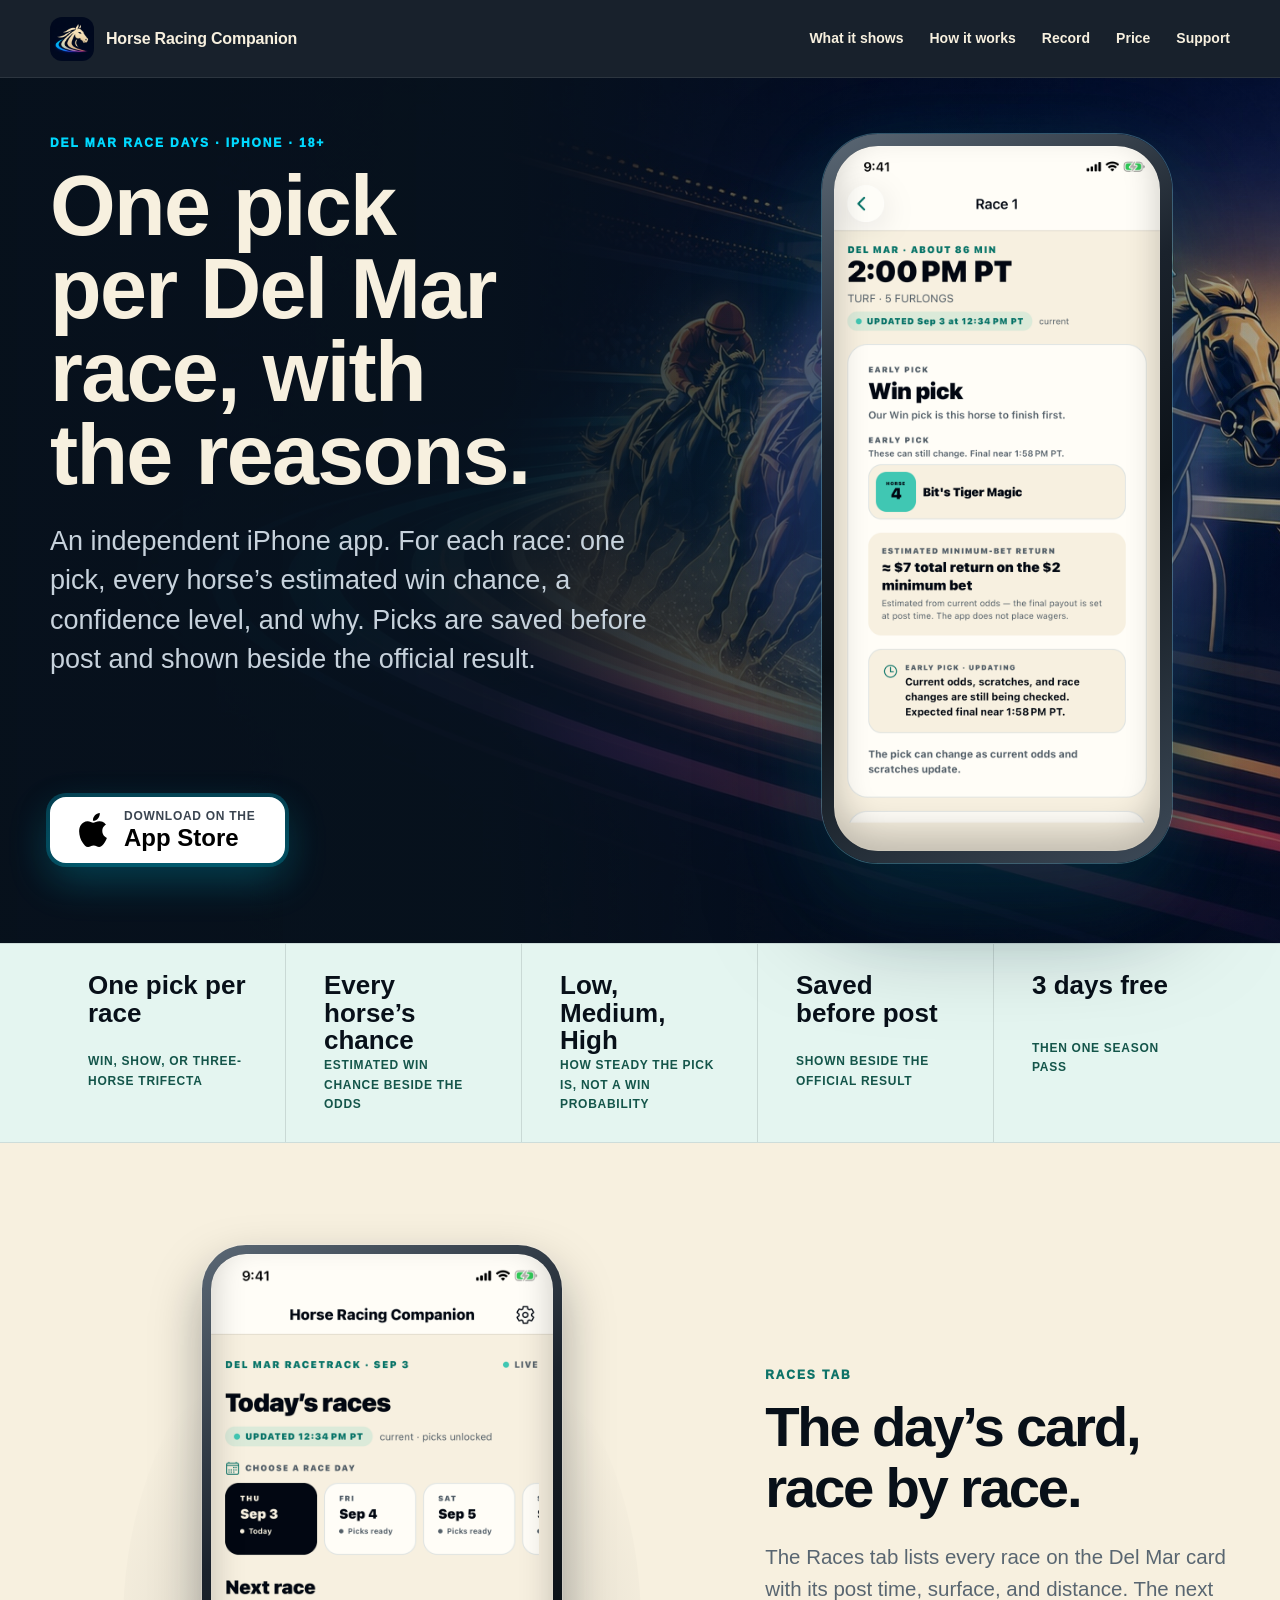
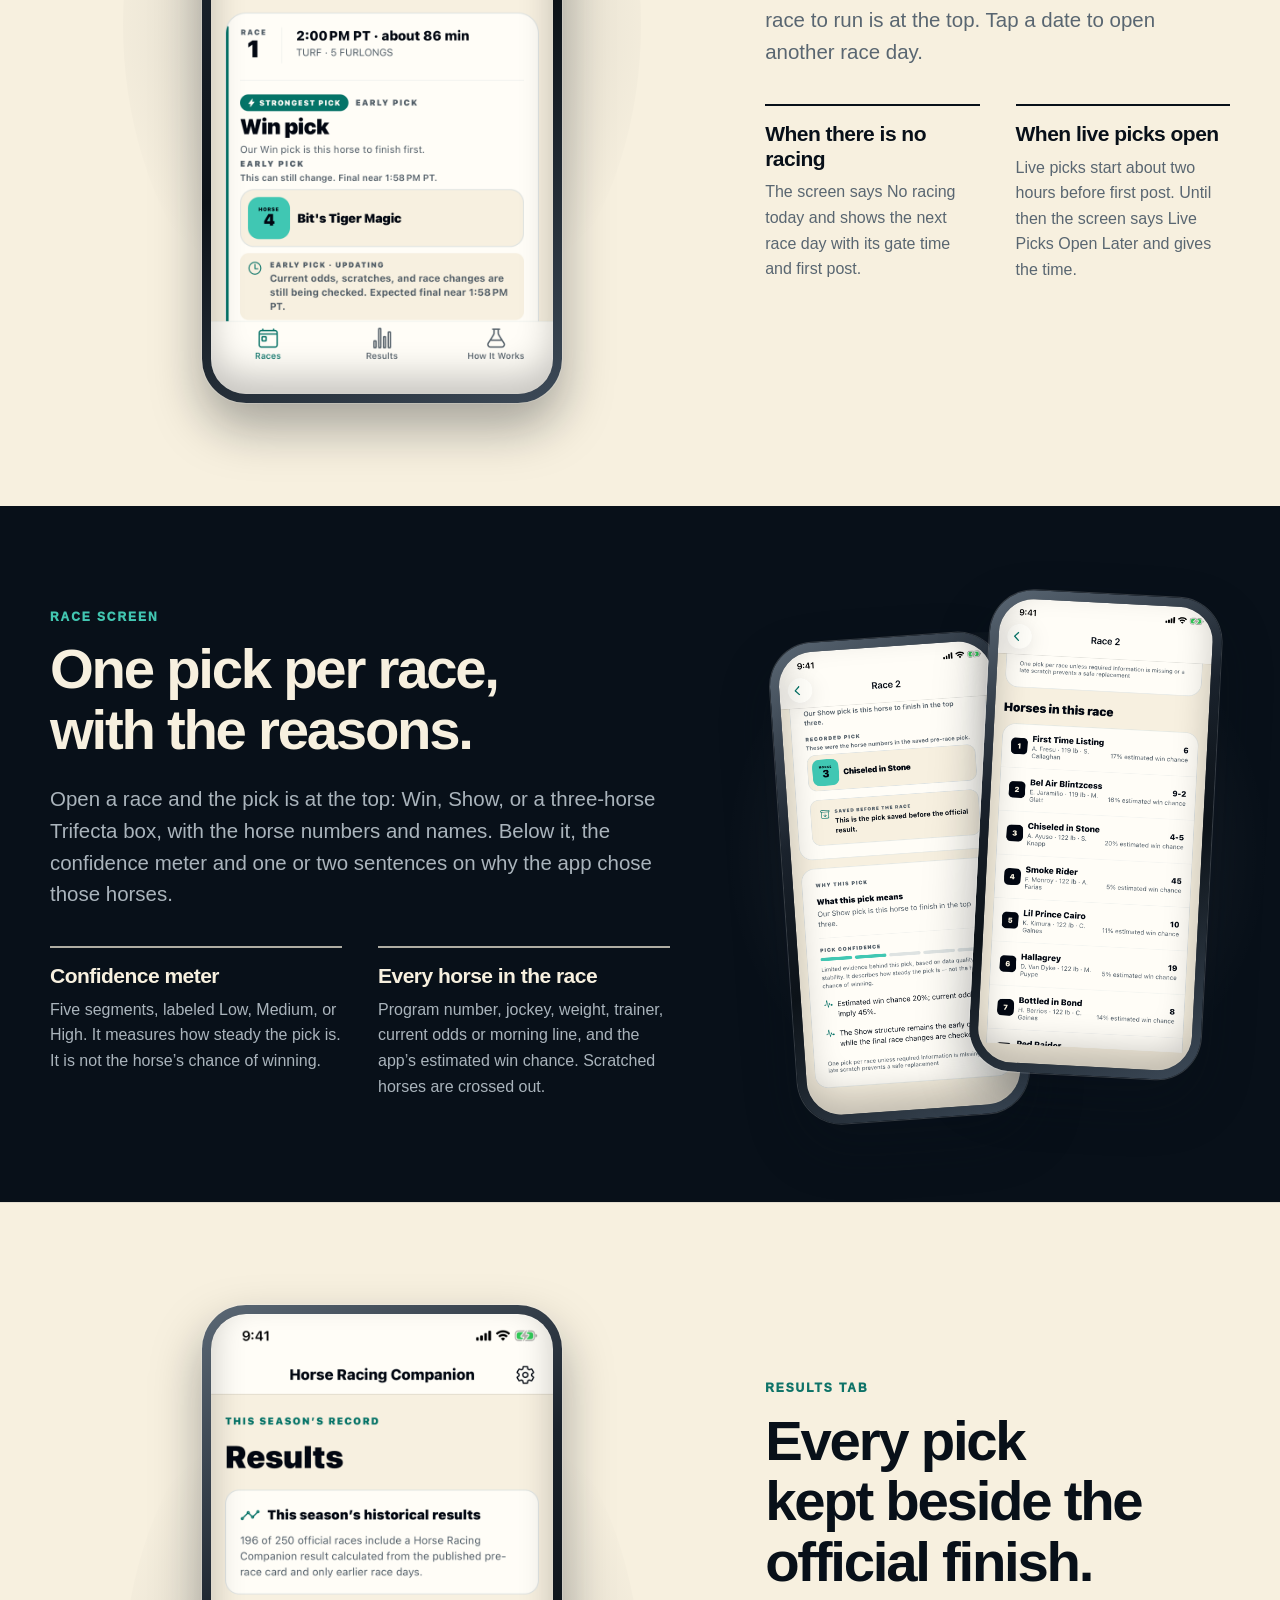
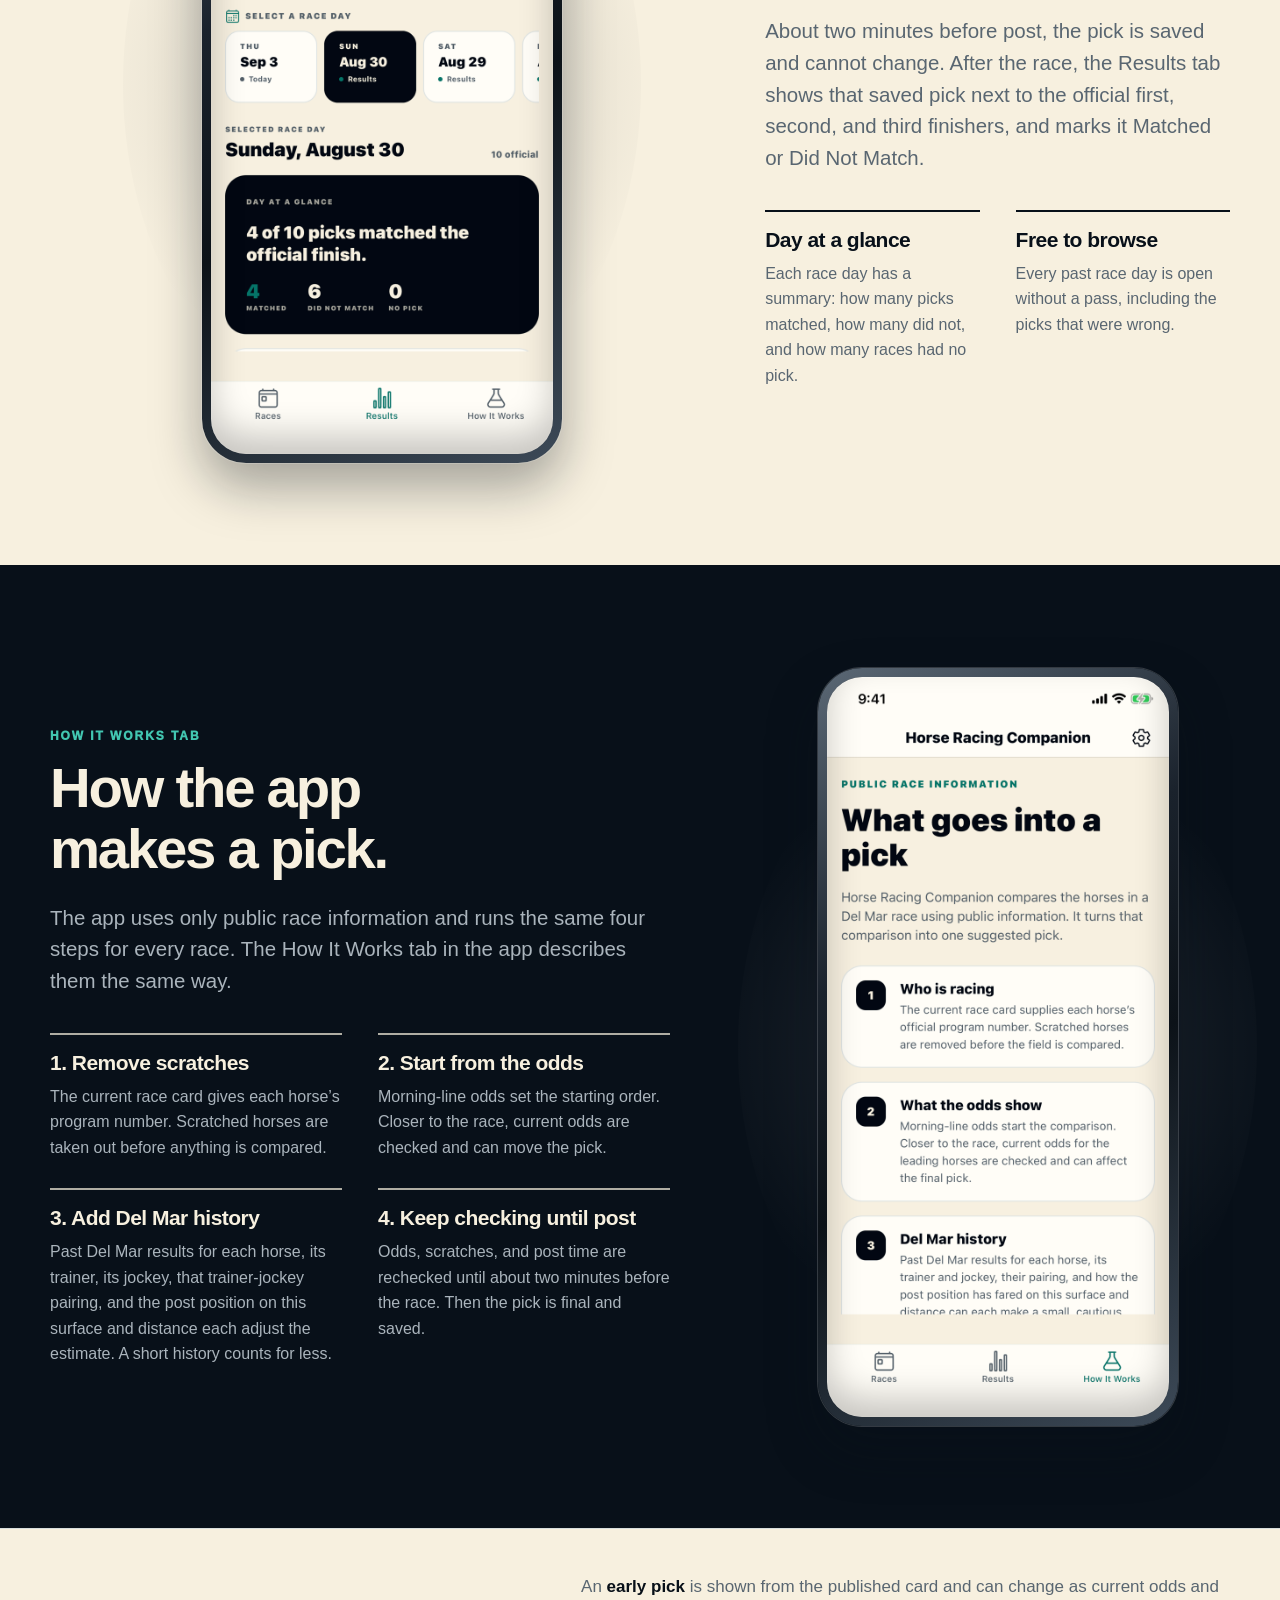
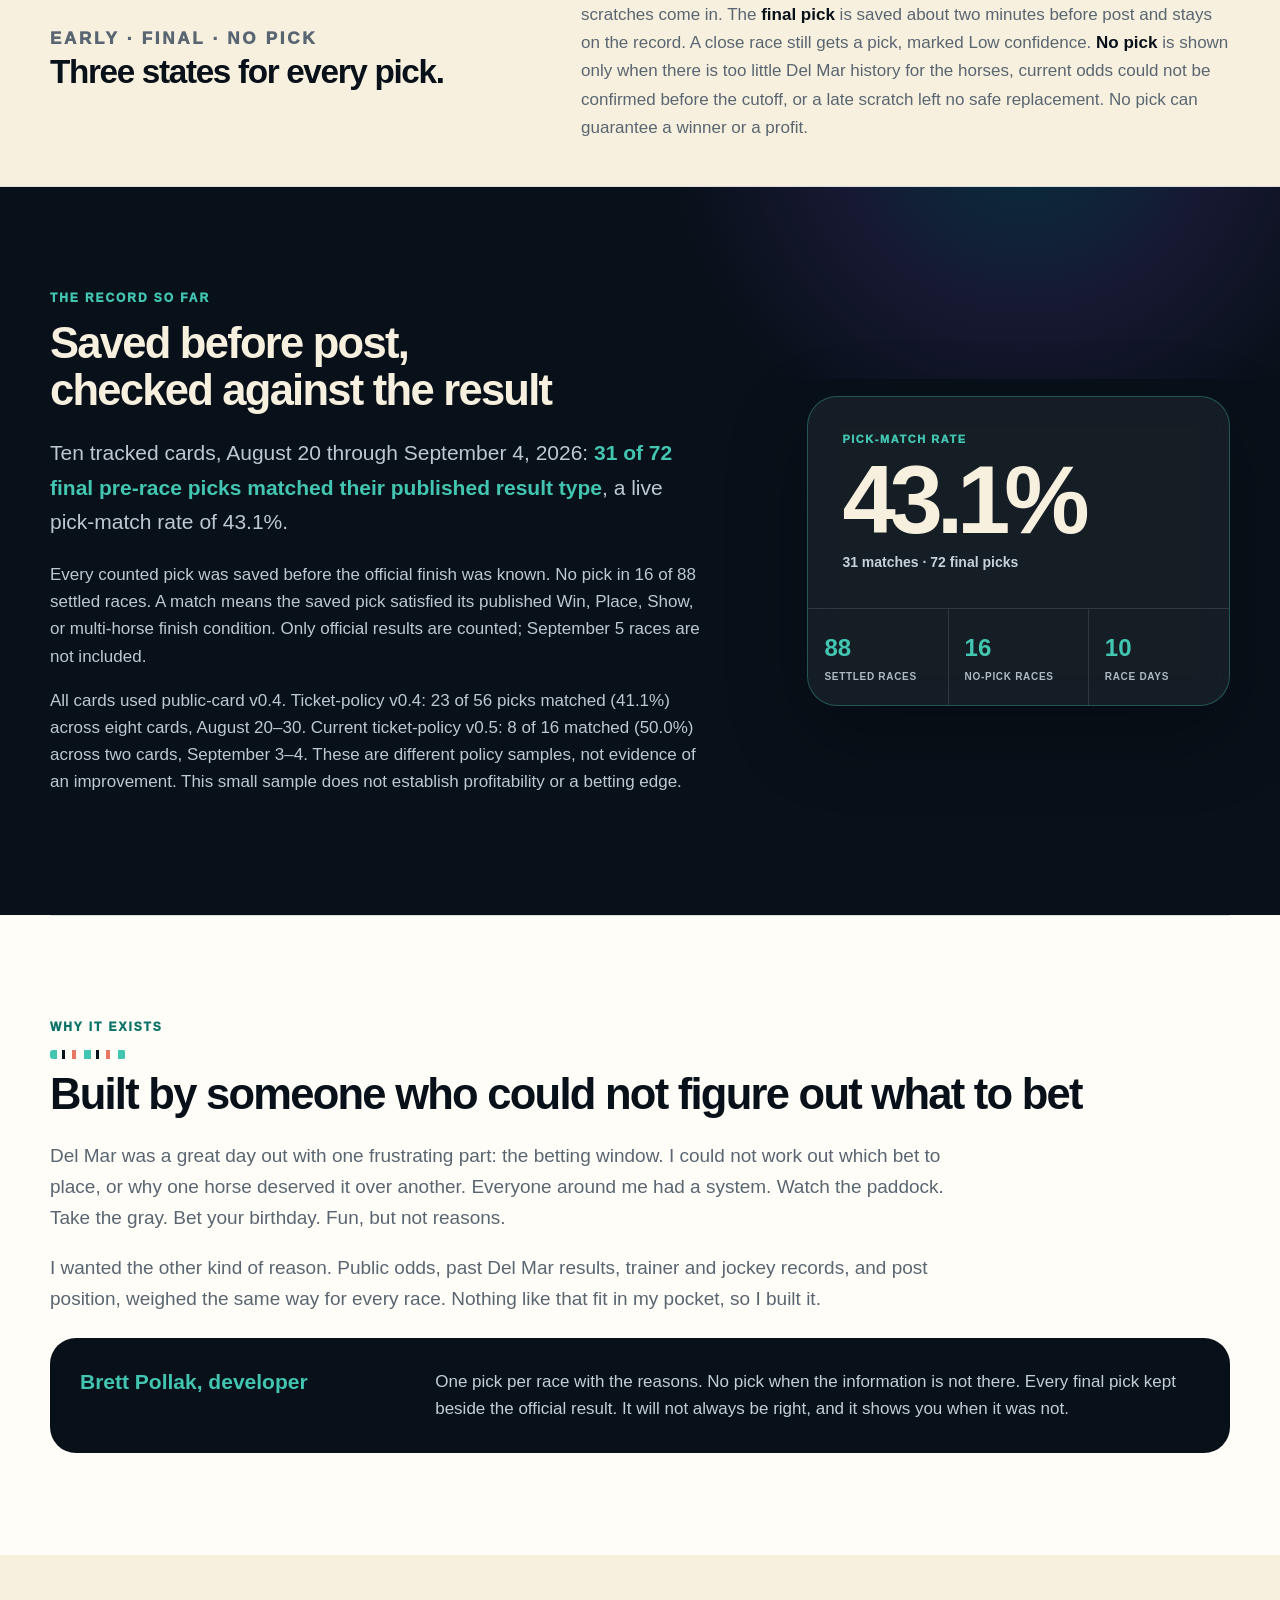
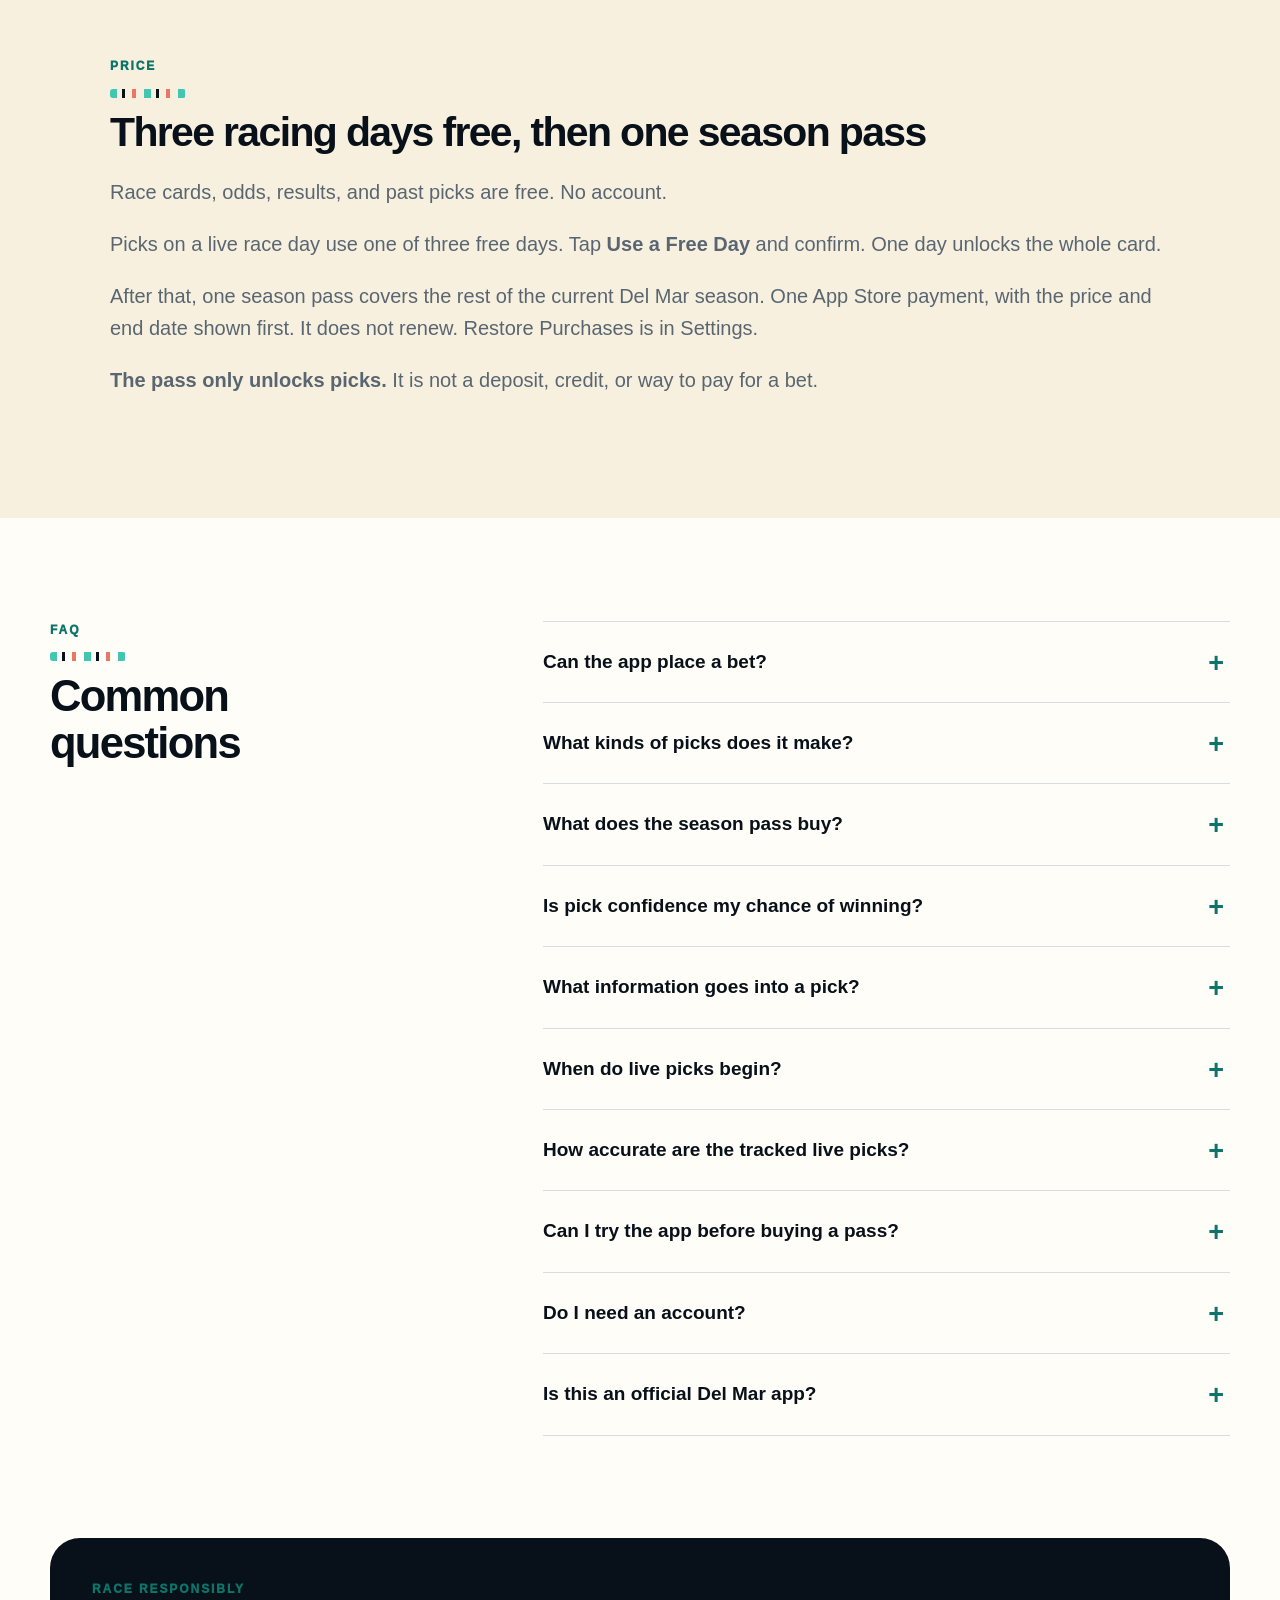
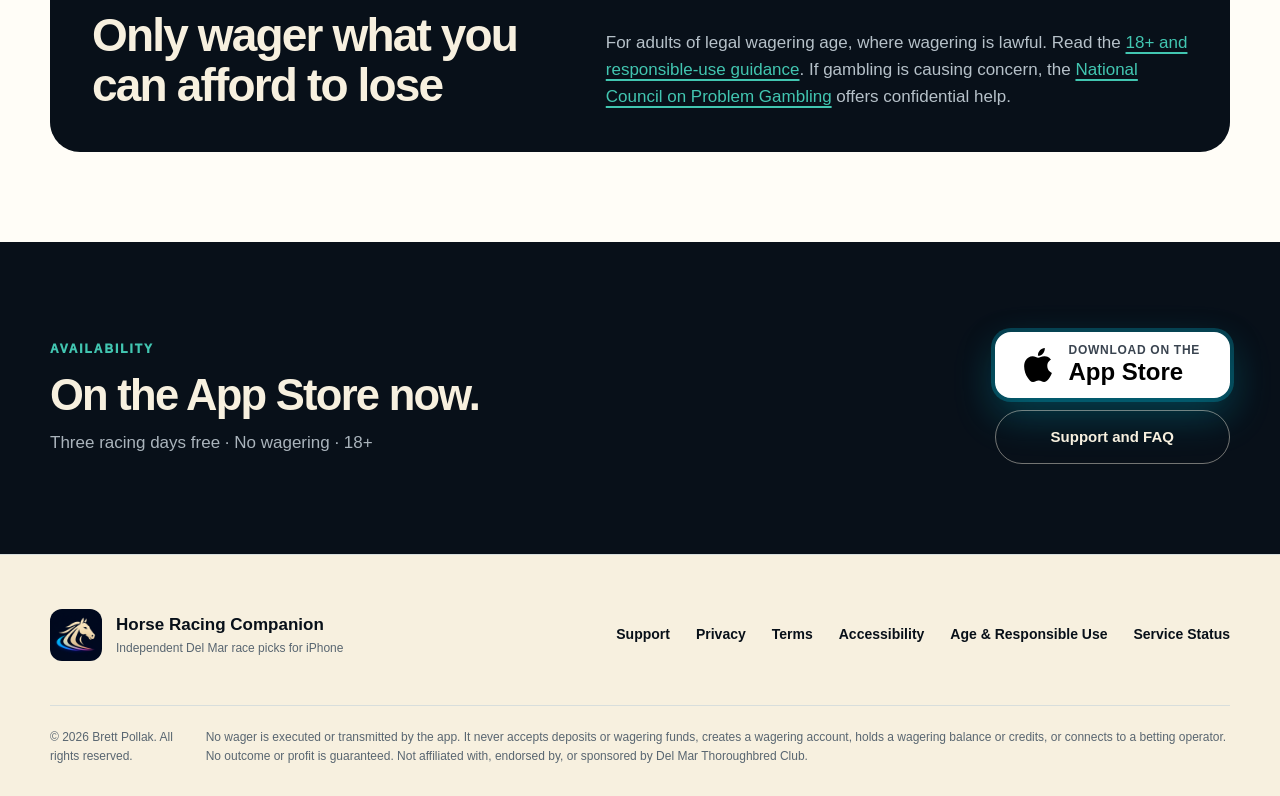
==== commit 443246bd: "Update live record to 31 of 72 picks through September 4" ====
--- a/index.html
+++ b/index.html
@@ -46,7 +46,7 @@
           { "@type": "Question", "name": "Is pick confidence my chance of winning?", "acceptedAnswer": { "@type": "Answer", "text": "No. Confidence is how steady the pick is. Each horse's estimated win chance is shown separately on the race screen. Neither guarantees an outcome." } },
           { "@type": "Question", "name": "What information goes into a pick?", "acceptedAnswer": { "@type": "Answer", "text": "Public morning-line and current odds, and past Del Mar results for each horse, its trainer, its jockey, that pairing, and post position on this surface and distance." } },
           { "@type": "Question", "name": "When do live picks begin?", "acceptedAnswer": { "@type": "Answer", "text": "About two hours before the day's first race. Before then the Races screen shows Live Picks Open Later and the opening time." } },
-          { "@type": "Question", "name": "How accurate are the tracked live picks?", "acceptedAnswer": { "@type": "Answer", "text": "Across six tracked cards from August 20 through August 29, 2026, 16 of 38 final pre-race picks matched their published result type, a live pick-match rate of 42.1%. The app made no pick in 15 of 53 settled races. Every pick was saved before the official finish was known. All six cards used public-card v0.4 with ticket-policy v0.4. This small sample does not establish profitability or a betting edge." } },
+          { "@type": "Question", "name": "How accurate are the tracked live picks?", "acceptedAnswer": { "@type": "Answer", "text": "Across ten tracked cards from August 20 through September 4, 2026, 31 of 72 final pre-race picks matched their published result type, a live pick-match rate of 43.1%. The app made no pick in 16 of 88 settled races. Every counted pick was saved before the official finish was known. All cards used public-card v0.4: ticket-policy v0.4 matched 23 of 56 picks (41.1%) across eight cards; ticket-policy v0.5 matched 8 of 16 picks (50.0%) on September 3–4. A match means the saved pick satisfied its published Win, Place, Show, or multi-horse finish condition. This small sample does not establish profitability or a betting edge." } },
           { "@type": "Question", "name": "Can I try the app before buying a pass?", "acceptedAnswer": { "@type": "Answer", "text": "Yes. The first three racing days include every pick on the card. Race cards, odds, results, past picks, and How It Works are free without a pass." } },
           { "@type": "Question", "name": "Do I need an account?", "acceptedAnswer": { "@type": "Answer", "text": "No. A random installation ID, shown in Settings, tracks free days and the pass." } },
           { "@type": "Question", "name": "Is this an official Del Mar app?", "acceptedAnswer": { "@type": "Answer", "text": "No. Horse Racing Companion is independent and is not affiliated with, endorsed by, or sponsored by Del Mar Thoroughbred Club." } }
@@ -186,20 +186,20 @@
           <div class="live-record-copy">
             <p class="eyebrow teal">THE RECORD SO FAR</p>
             <h2>Saved before post, checked against the result</h2>
-            <p class="live-record-lede">Six tracked cards, August 20 through August 29, 2026: <strong>16 of 38 final pre-race picks matched their published result type</strong>, a live pick-match rate of 42.1%.</p>
-            <p>Every pick was saved before the official finish was known. No pick in 15 of 53 settled races. A match means the horses finished the way the pick said.</p>
-            <p>All six cards used public-card v0.4 with ticket-policy v0.4. This is a small sample. It does not establish profitability or a betting edge.</p>
-          </div>
-          <div class="live-record-stats" aria-label="Live performance through August 29, 2026">
+            <p class="live-record-lede">Ten tracked cards, August 20 through September 4, 2026: <strong>31 of 72 final pre-race picks matched their published result type</strong>, a live pick-match rate of 43.1%.</p>
+            <p>Every counted pick was saved before the official finish was known. No pick in 16 of 88 settled races. A match means the saved pick satisfied its published Win, Place, Show, or multi-horse finish condition. Only official results are counted; September 5 races are not included.</p>
+            <p>All cards used public-card v0.4. Ticket-policy v0.4: 23 of 56 picks matched (41.1%) across eight cards, August 20–30. Current ticket-policy v0.5: 8 of 16 matched (50.0%) across two cards, September 3–4. These are different policy samples, not evidence of an improvement. This small sample does not establish profitability or a betting edge.</p>
+          </div>
+          <div class="live-record-stats" aria-label="Live performance through September 4, 2026">
             <div class="record-primary">
               <span>PICK-MATCH RATE</span>
-              <strong>42.1%</strong>
-              <small>16 matches · 38 final picks</small>
+              <strong>43.1%</strong>
+              <small>31 matches · 72 final picks</small>
             </div>
             <div class="record-secondary">
-              <div><strong>53</strong><span>settled races</span></div>
-              <div><strong>15</strong><span>no-pick races</span></div>
-              <div><strong>6</strong><span>race days</span></div>
+              <div><strong>88</strong><span>settled races</span></div>
+              <div><strong>16</strong><span>no-pick races</span></div>
+              <div><strong>10</strong><span>race days</span></div>
             </div>
           </div>
         </div>
@@ -263,7 +263,7 @@
           </details>
           <details>
             <summary>How accurate are the tracked live picks?</summary>
-            <p>Across six tracked cards from August 20 through August 29, 2026, 16 of 38 final pre-race picks matched their published result type, a live pick-match rate of 42.1%. The app made no pick in 15 of 53 settled races. Every pick was saved before the official finish was known. All six cards used public-card v0.4 with ticket-policy v0.4. This small sample does not establish profitability or a betting edge.</p>
+            <p>Across ten tracked cards from August 20 through September 4, 2026, 31 of 72 final pre-race picks matched their published result type, a live pick-match rate of 43.1%. The app made no pick in 16 of 88 settled races. Every counted pick was saved before the official finish was known. All cards used public-card v0.4: ticket-policy v0.4 matched 23 of 56 picks (41.1%) across eight cards; ticket-policy v0.5 matched 8 of 16 picks (50.0%) on September 3–4. A match means the saved pick satisfied its published Win, Place, Show, or multi-horse finish condition. This small sample does not establish profitability or a betting edge.</p>
           </details>
           <details>
             <summary>Can I try the app before buying a pass?</summary>
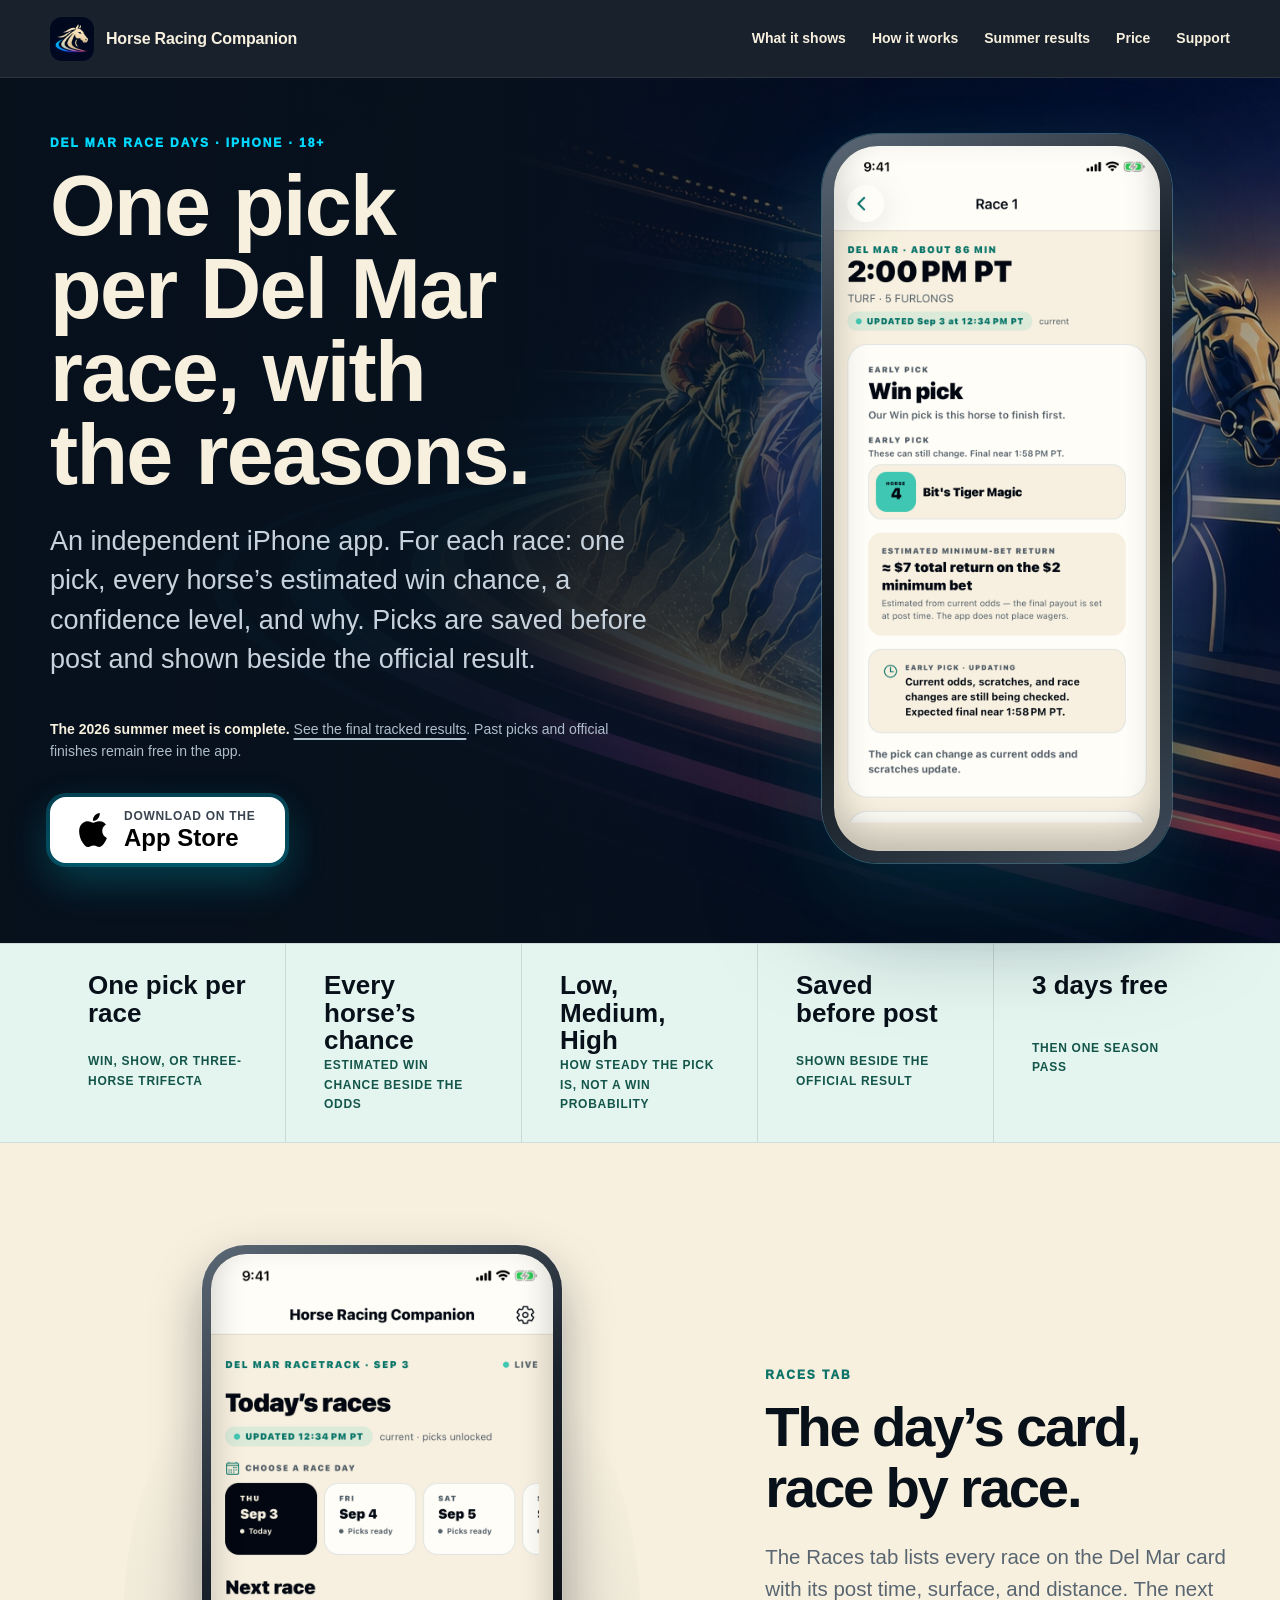
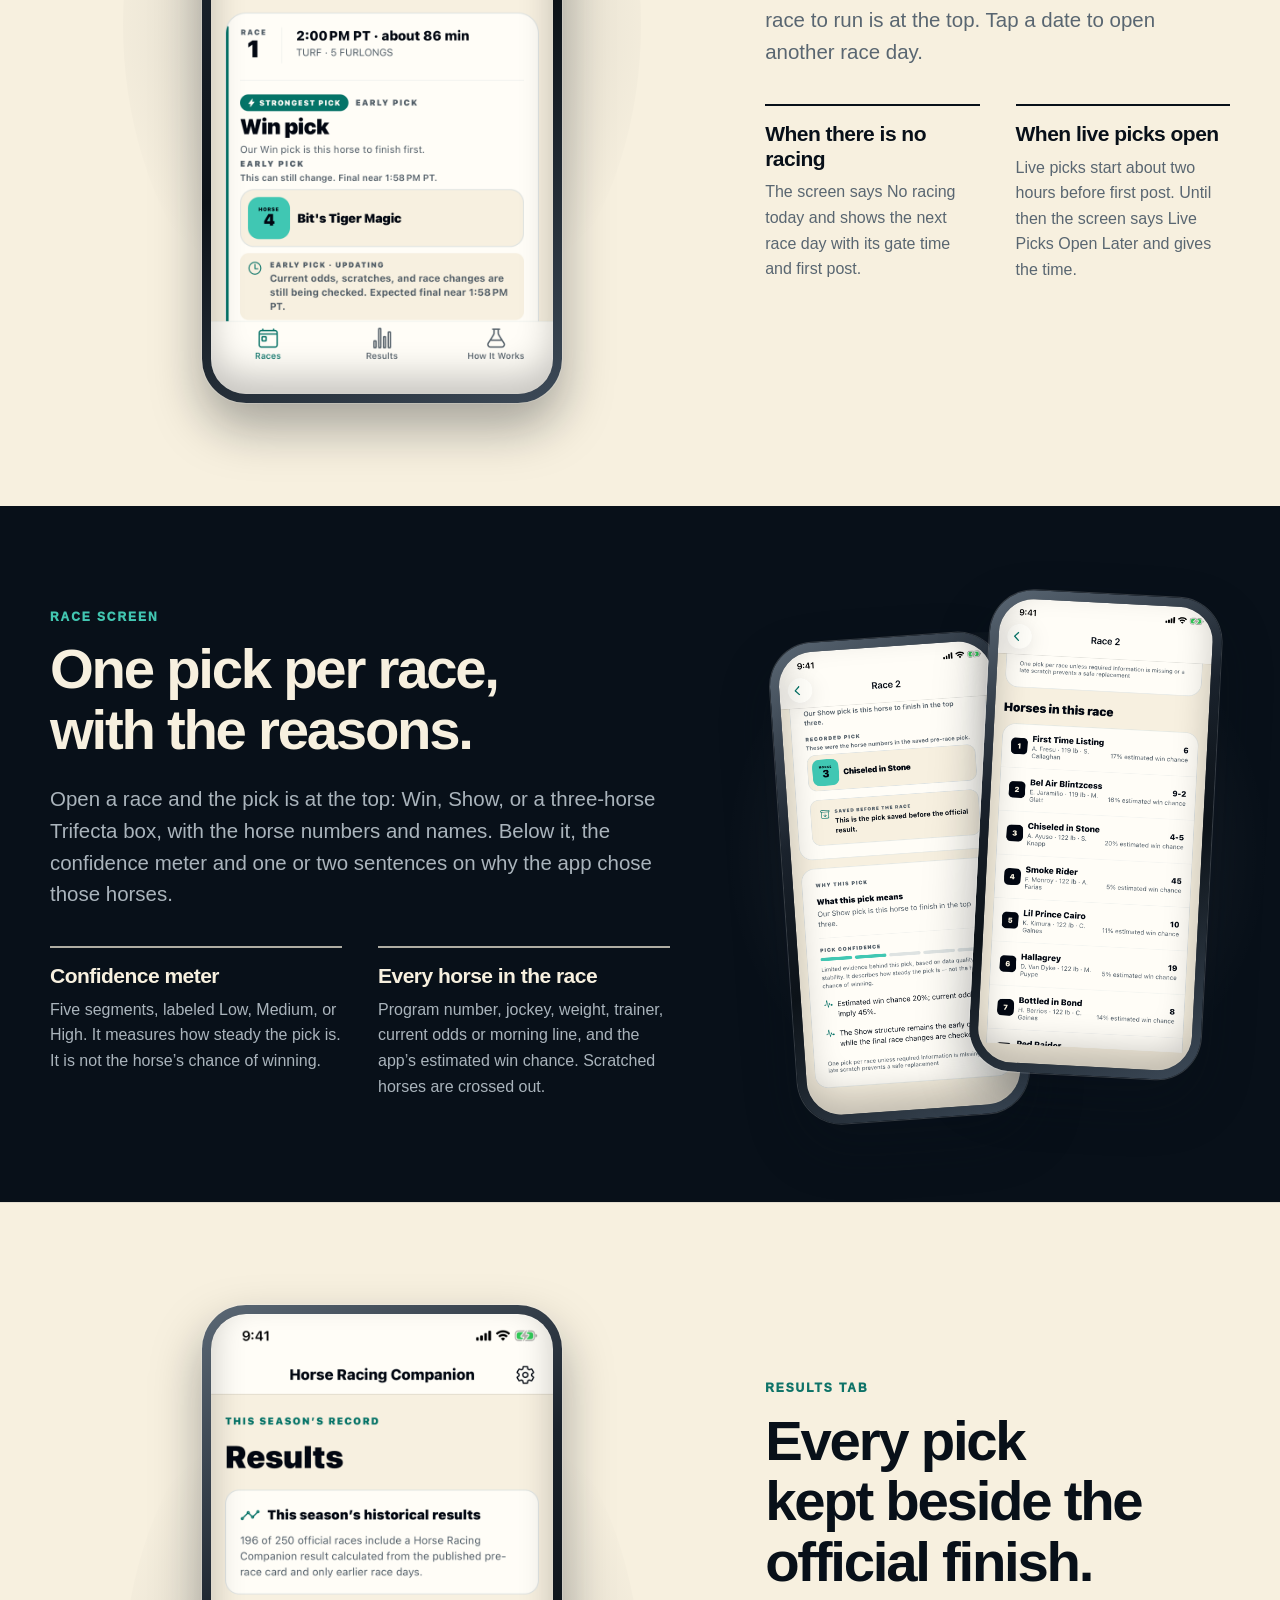
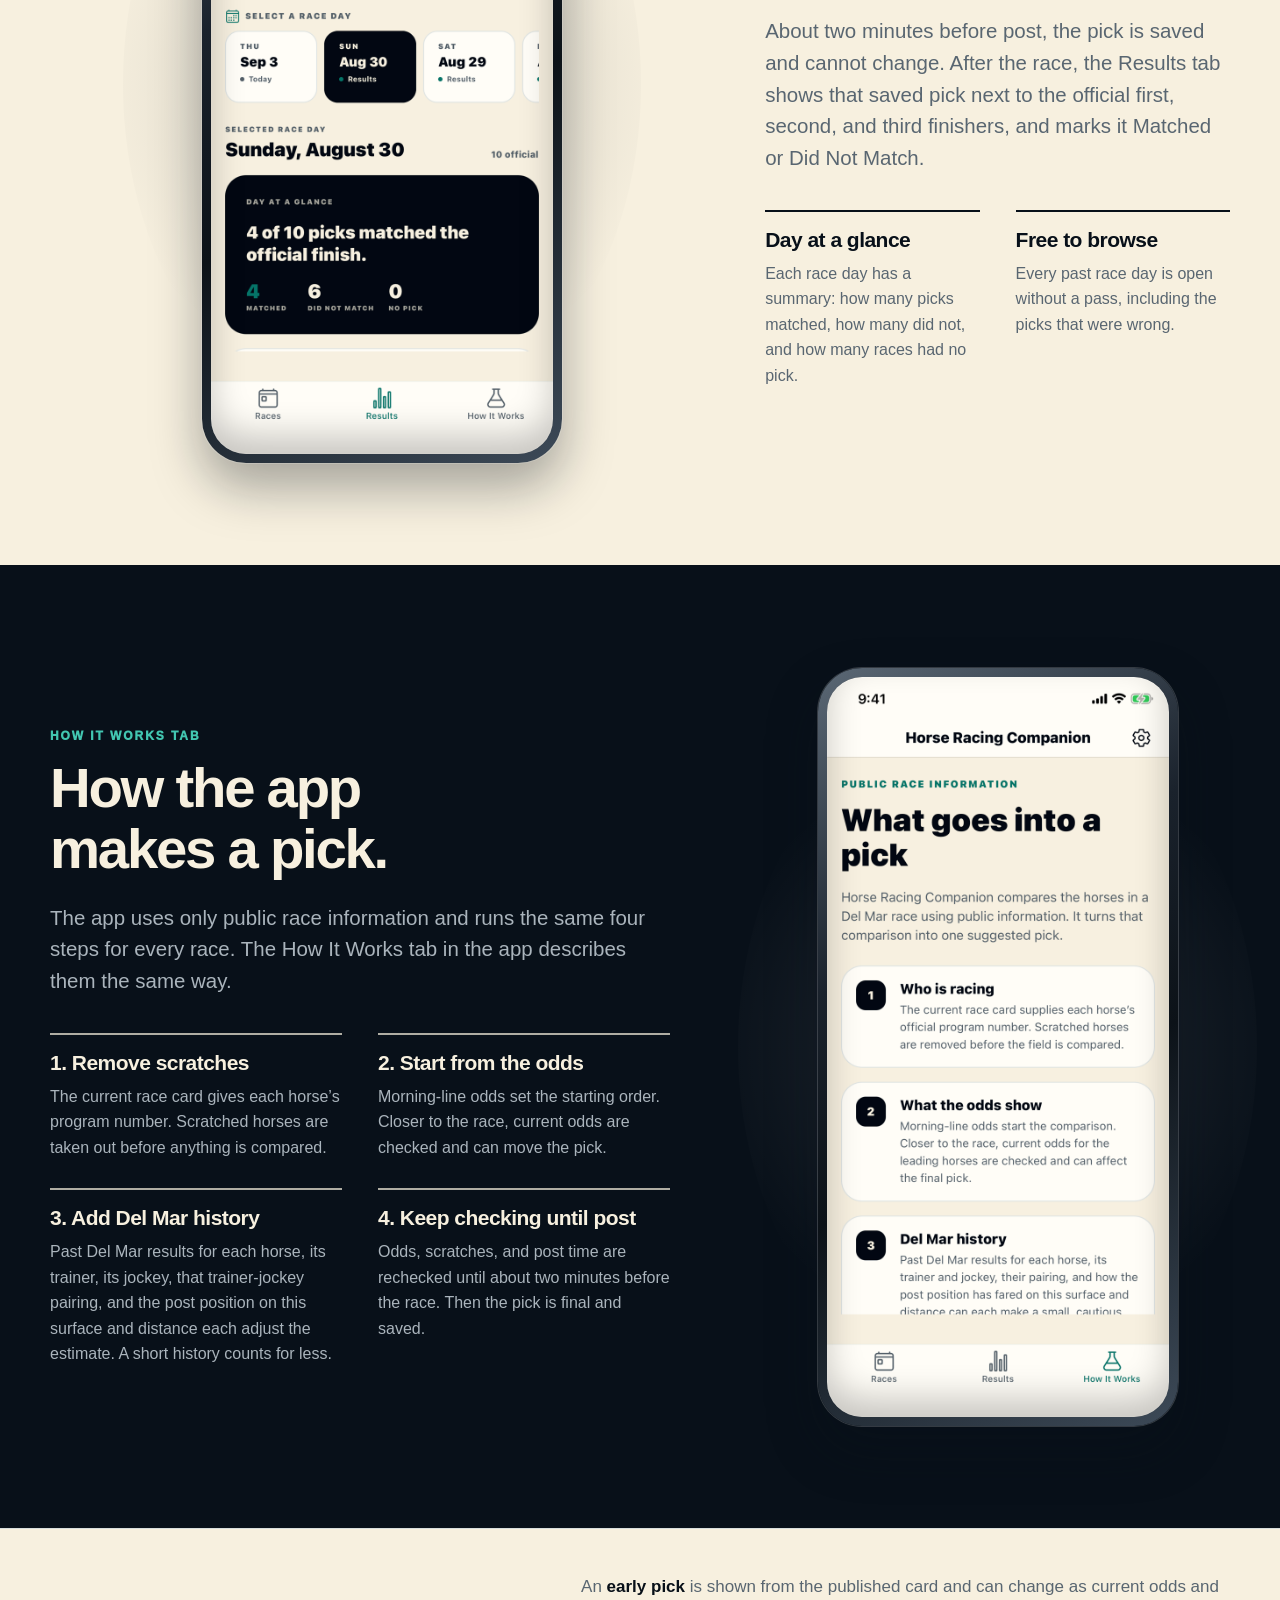
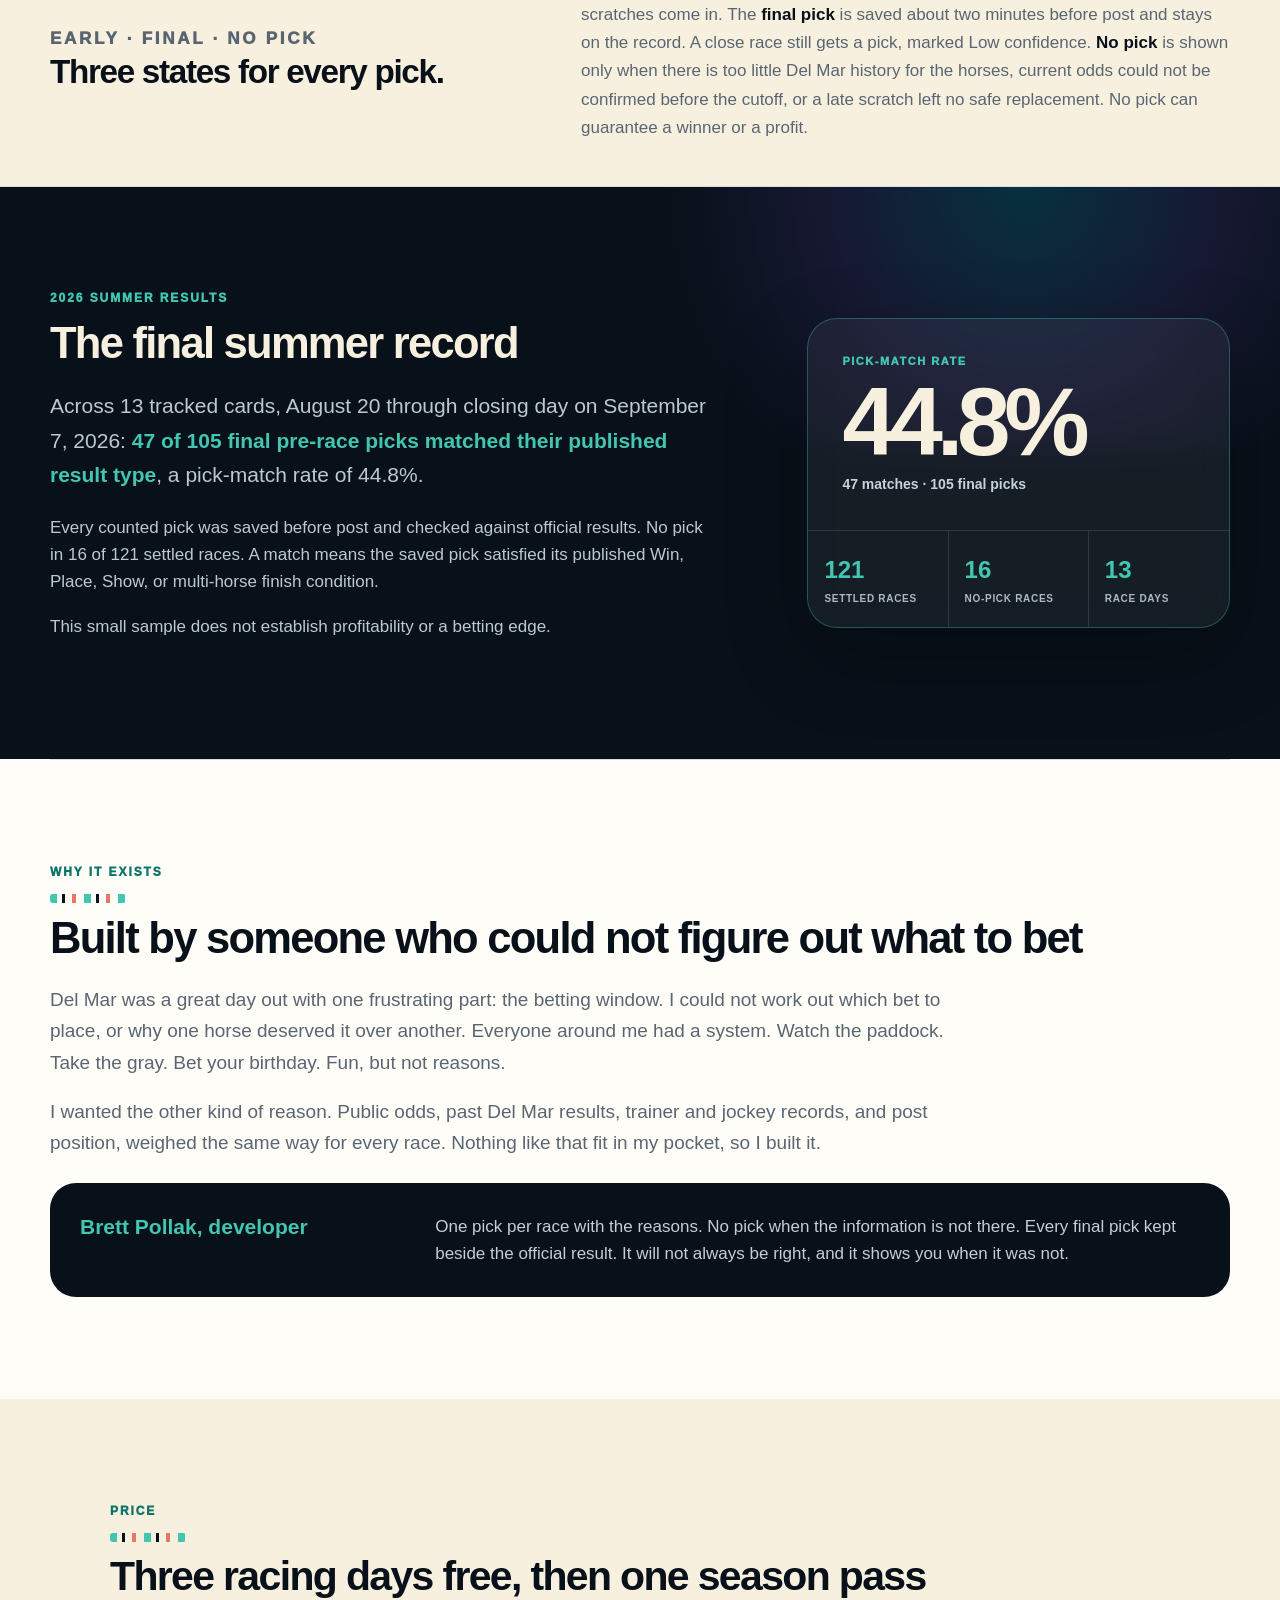
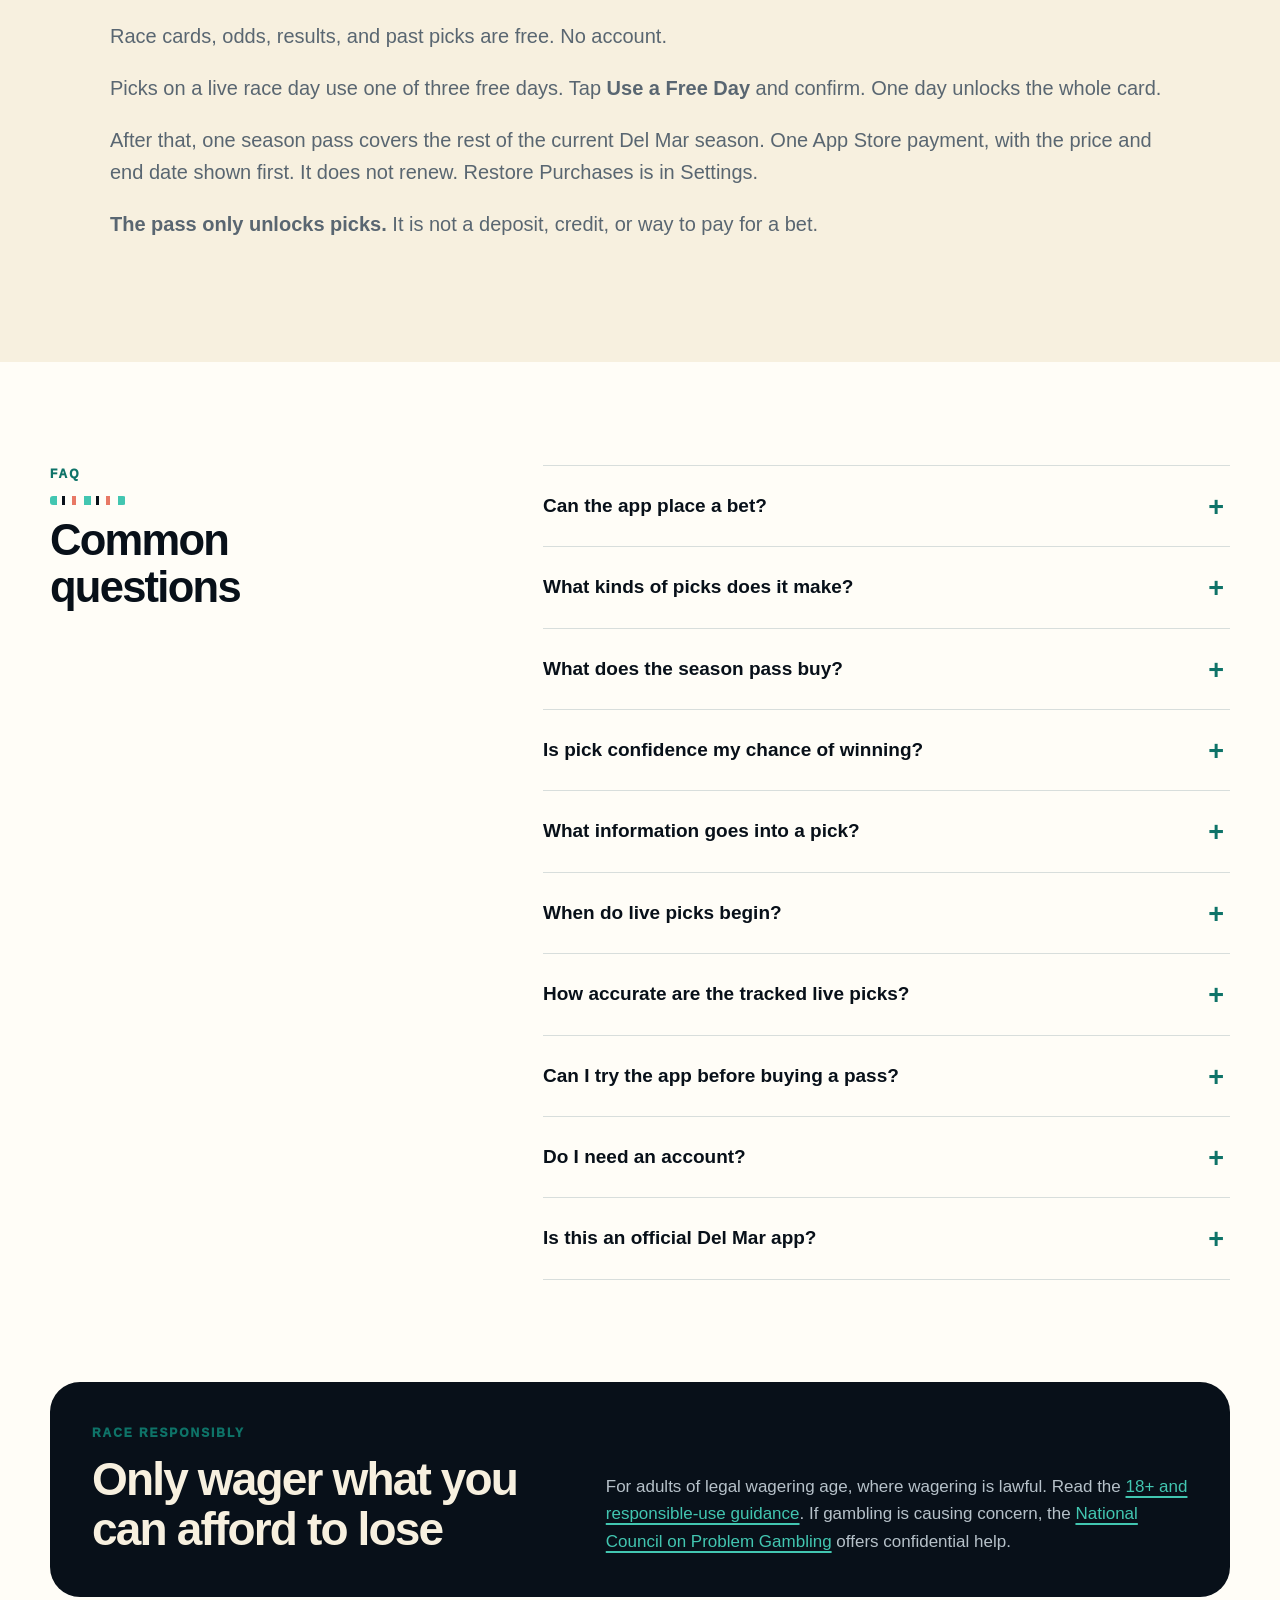
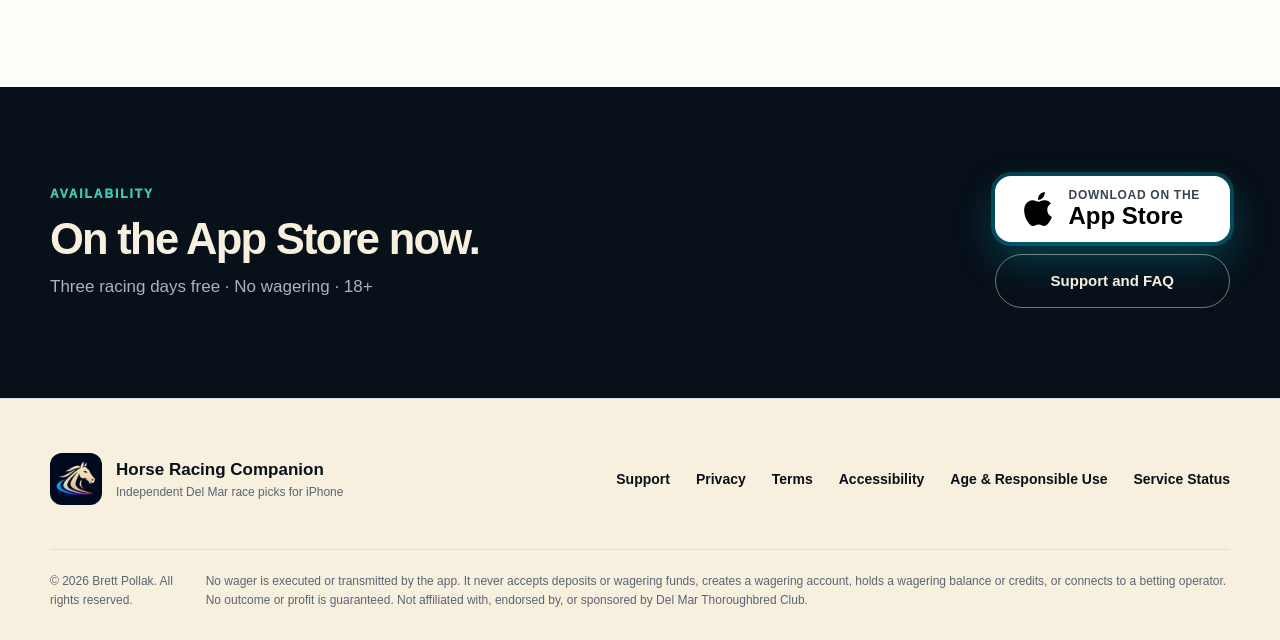
==== commit 60275cc9: "Publish final 2026 summer results" ====
--- a/index.html
+++ b/index.html
@@ -46,7 +46,7 @@
           { "@type": "Question", "name": "Is pick confidence my chance of winning?", "acceptedAnswer": { "@type": "Answer", "text": "No. Confidence is how steady the pick is. Each horse's estimated win chance is shown separately on the race screen. Neither guarantees an outcome." } },
           { "@type": "Question", "name": "What information goes into a pick?", "acceptedAnswer": { "@type": "Answer", "text": "Public morning-line and current odds, and past Del Mar results for each horse, its trainer, its jockey, that pairing, and post position on this surface and distance." } },
           { "@type": "Question", "name": "When do live picks begin?", "acceptedAnswer": { "@type": "Answer", "text": "About two hours before the day's first race. Before then the Races screen shows Live Picks Open Later and the opening time." } },
-          { "@type": "Question", "name": "How accurate are the tracked live picks?", "acceptedAnswer": { "@type": "Answer", "text": "Across ten tracked cards from August 20 through September 4, 2026, 31 of 72 final pre-race picks matched their published result type, a live pick-match rate of 43.1%. The app made no pick in 16 of 88 settled races. Every counted pick was saved before the official finish was known. All cards used public-card v0.4: ticket-policy v0.4 matched 23 of 56 picks (41.1%) across eight cards; ticket-policy v0.5 matched 8 of 16 picks (50.0%) on September 3–4. A match means the saved pick satisfied its published Win, Place, Show, or multi-horse finish condition. This small sample does not establish profitability or a betting edge." } },
+          { "@type": "Question", "name": "How accurate are the tracked live picks?", "acceptedAnswer": { "@type": "Answer", "text": "Across 13 tracked cards from August 20 through September 7, 2026, 47 of 105 final pre-race picks matched their published result type, a pick-match rate of 44.8%. The app made no pick in 16 of 121 settled races. Every counted pick was saved before post and checked against official results. A match means the saved pick satisfied its published Win, Place, Show, or multi-horse finish condition. This small sample does not establish profitability or a betting edge." } },
           { "@type": "Question", "name": "Can I try the app before buying a pass?", "acceptedAnswer": { "@type": "Answer", "text": "Yes. The first three racing days include every pick on the card. Race cards, odds, results, past picks, and How It Works are free without a pass." } },
           { "@type": "Question", "name": "Do I need an account?", "acceptedAnswer": { "@type": "Answer", "text": "No. A random installation ID, shown in Settings, tracks free days and the pass." } },
           { "@type": "Question", "name": "Is this an official Del Mar app?", "acceptedAnswer": { "@type": "Answer", "text": "No. Horse Racing Companion is independent and is not affiliated with, endorsed by, or sponsored by Del Mar Thoroughbred Club." } }
@@ -64,7 +64,7 @@
       <nav aria-label="Primary navigation">
         <a href="#what-it-shows">What it shows</a>
         <a href="#how-it-works">How it works</a>
-        <a href="#live-record">Record</a>
+        <a href="#live-record">Summer results</a>
         <a href="#access">Price</a>
         <a href="support/">Support</a>
       </nav>
@@ -76,6 +76,7 @@
           <p class="eyebrow teal">DEL MAR RACE DAYS · IPHONE · 18+</p>
           <h1>One pick per Del Mar race, with the reasons.</h1>
           <p class="hero-lede">An independent iPhone app. For each race: one pick, every horse’s estimated win chance, a confidence level, and why. Picks are saved before post and shown beside the official result.</p>
+          <p class="free-note"><strong>The 2026 summer meet is complete.</strong> <a href="#live-record">See the final tracked results</a>. Past picks and official finishes remain free in the app.</p>
           <div class="hero-actions">
             <a class="appstore-badge" href="https://apps.apple.com/us/app/horse-racing-companion/id6802113749" aria-label="Download Horse Racing Companion on the App Store">
               <svg viewBox="0 0 24 24" aria-hidden="true" focusable="false"><path d="M12.152 6.896c-.948 0-2.415-1.078-3.96-1.04-2.04.027-3.91 1.183-4.961 3.014-2.117 3.675-.546 9.103 1.519 12.09 1.013 1.454 2.208 3.09 3.792 3.031 1.52-.065 2.09-.987 3.935-.987 1.831 0 2.35.987 3.96.948 1.637-.026 2.676-1.48 3.676-2.948 1.156-1.688 1.636-3.325 1.662-3.415-.039-.013-3.182-1.221-3.22-4.857-.026-3.04 2.48-4.494 2.597-4.559-1.429-2.09-3.623-2.324-4.39-2.376-2-.156-3.675 1.09-4.61 1.09zM15.53 3.83c.843-1.012 1.4-2.427 1.245-3.83-1.207.052-2.662.805-3.532 1.818-.78.896-1.454 2.338-1.273 3.714 1.338.104 2.715-.688 3.559-1.701" /></svg>
@@ -184,22 +185,22 @@
       <section id="live-record" class="section live-record-section">
         <div class="shell live-record-panel">
           <div class="live-record-copy">
-            <p class="eyebrow teal">THE RECORD SO FAR</p>
-            <h2>Saved before post, checked against the result</h2>
-            <p class="live-record-lede">Ten tracked cards, August 20 through September 4, 2026: <strong>31 of 72 final pre-race picks matched their published result type</strong>, a live pick-match rate of 43.1%.</p>
-            <p>Every counted pick was saved before the official finish was known. No pick in 16 of 88 settled races. A match means the saved pick satisfied its published Win, Place, Show, or multi-horse finish condition. Only official results are counted; September 5 races are not included.</p>
-            <p>All cards used public-card v0.4. Ticket-policy v0.4: 23 of 56 picks matched (41.1%) across eight cards, August 20–30. Current ticket-policy v0.5: 8 of 16 matched (50.0%) across two cards, September 3–4. These are different policy samples, not evidence of an improvement. This small sample does not establish profitability or a betting edge.</p>
-          </div>
-          <div class="live-record-stats" aria-label="Live performance through September 4, 2026">
+            <p class="eyebrow teal">2026 SUMMER RESULTS</p>
+            <h2>The final summer record</h2>
+            <p class="live-record-lede">Across 13 tracked cards, August 20 through closing day on September 7, 2026: <strong>47 of 105 final pre-race picks matched their published result type</strong>, a pick-match rate of 44.8%.</p>
+            <p>Every counted pick was saved before post and checked against official results. No pick in 16 of 121 settled races. A match means the saved pick satisfied its published Win, Place, Show, or multi-horse finish condition.</p>
+            <p>This small sample does not establish profitability or a betting edge.</p>
+          </div>
+          <div class="live-record-stats" aria-label="Final tracked summer results, August 20 through September 7, 2026">
             <div class="record-primary">
               <span>PICK-MATCH RATE</span>
-              <strong>43.1%</strong>
-              <small>31 matches · 72 final picks</small>
+              <strong>44.8%</strong>
+              <small>47 matches · 105 final picks</small>
             </div>
             <div class="record-secondary">
-              <div><strong>88</strong><span>settled races</span></div>
+              <div><strong>121</strong><span>settled races</span></div>
               <div><strong>16</strong><span>no-pick races</span></div>
-              <div><strong>10</strong><span>race days</span></div>
+              <div><strong>13</strong><span>race days</span></div>
             </div>
           </div>
         </div>
@@ -263,7 +264,7 @@
           </details>
           <details>
             <summary>How accurate are the tracked live picks?</summary>
-            <p>Across ten tracked cards from August 20 through September 4, 2026, 31 of 72 final pre-race picks matched their published result type, a live pick-match rate of 43.1%. The app made no pick in 16 of 88 settled races. Every counted pick was saved before the official finish was known. All cards used public-card v0.4: ticket-policy v0.4 matched 23 of 56 picks (41.1%) across eight cards; ticket-policy v0.5 matched 8 of 16 picks (50.0%) on September 3–4. A match means the saved pick satisfied its published Win, Place, Show, or multi-horse finish condition. This small sample does not establish profitability or a betting edge.</p>
+            <p>Across 13 tracked cards from August 20 through September 7, 2026, 47 of 105 final pre-race picks matched their published result type, a pick-match rate of 44.8%. The app made no pick in 16 of 121 settled races. Every counted pick was saved before post and checked against official results. A match means the saved pick satisfied its published Win, Place, Show, or multi-horse finish condition. This small sample does not establish profitability or a betting edge.</p>
           </details>
           <details>
             <summary>Can I try the app before buying a pass?</summary>
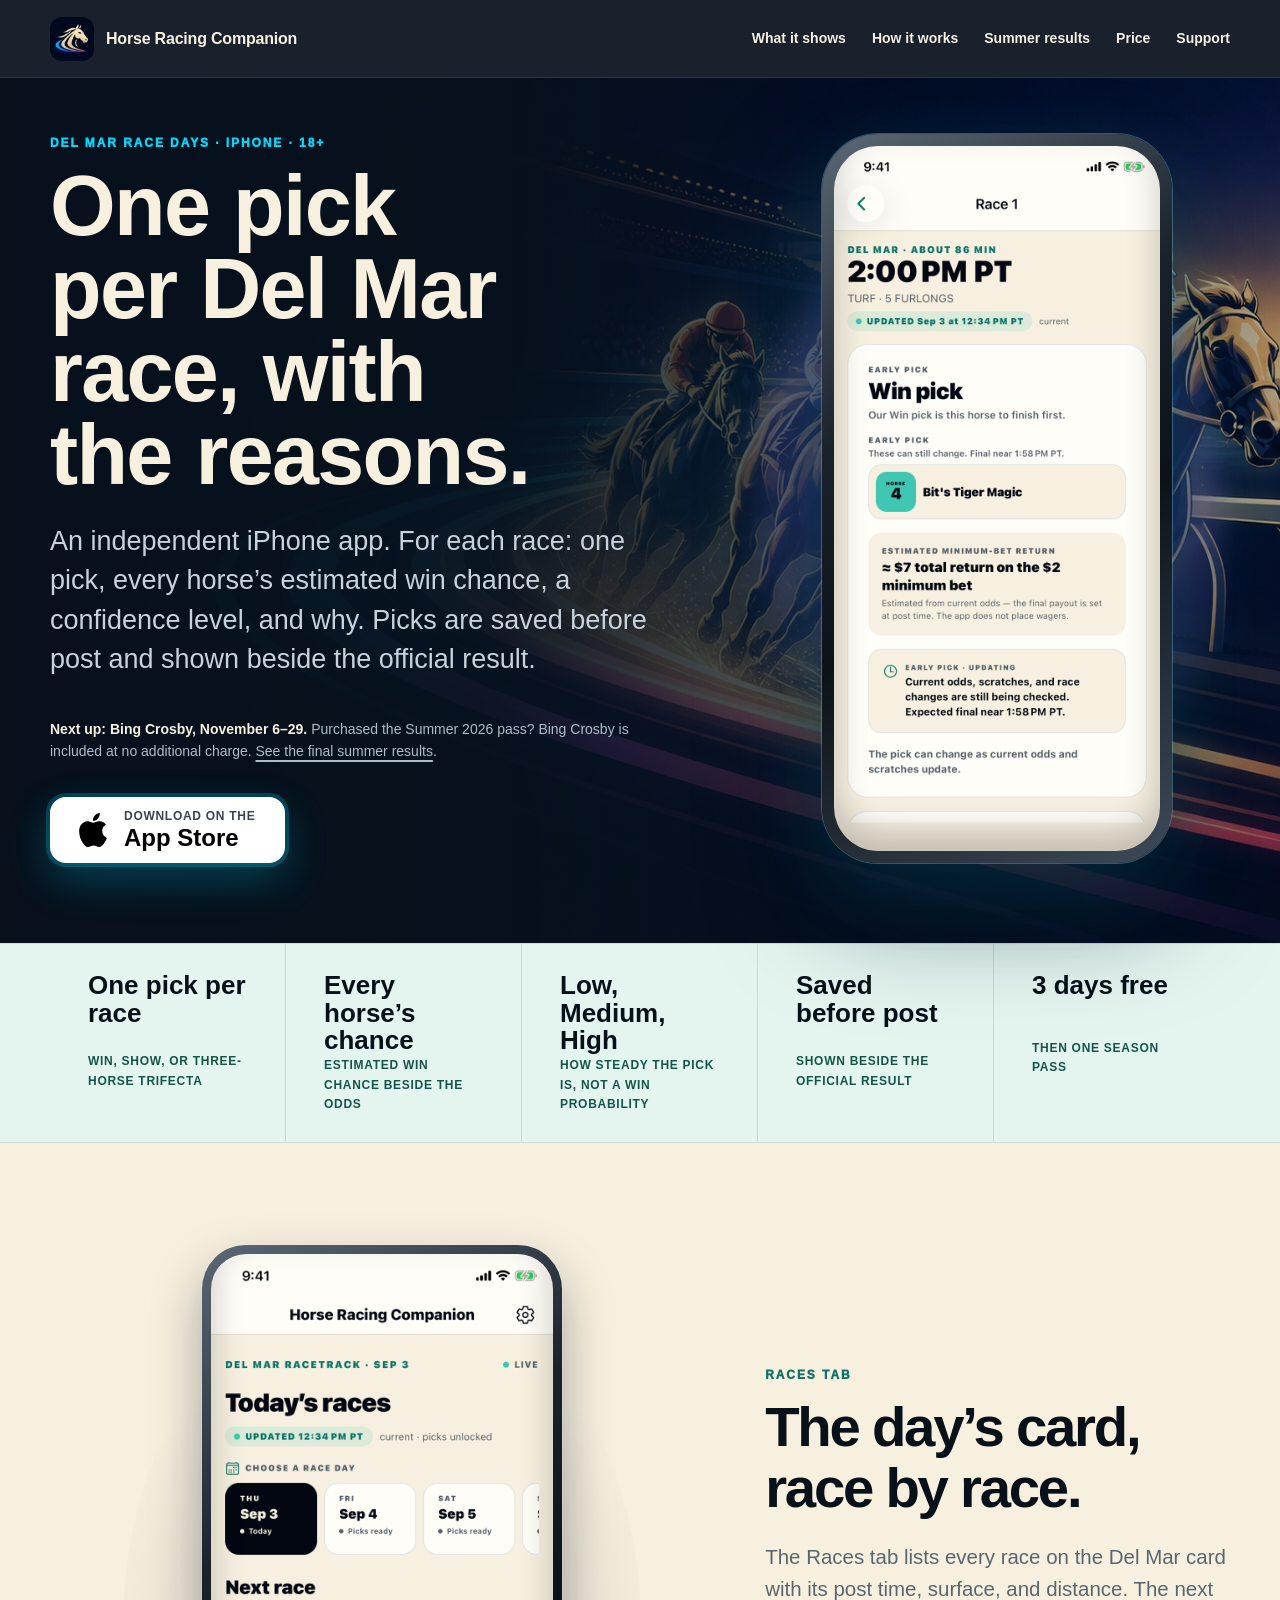
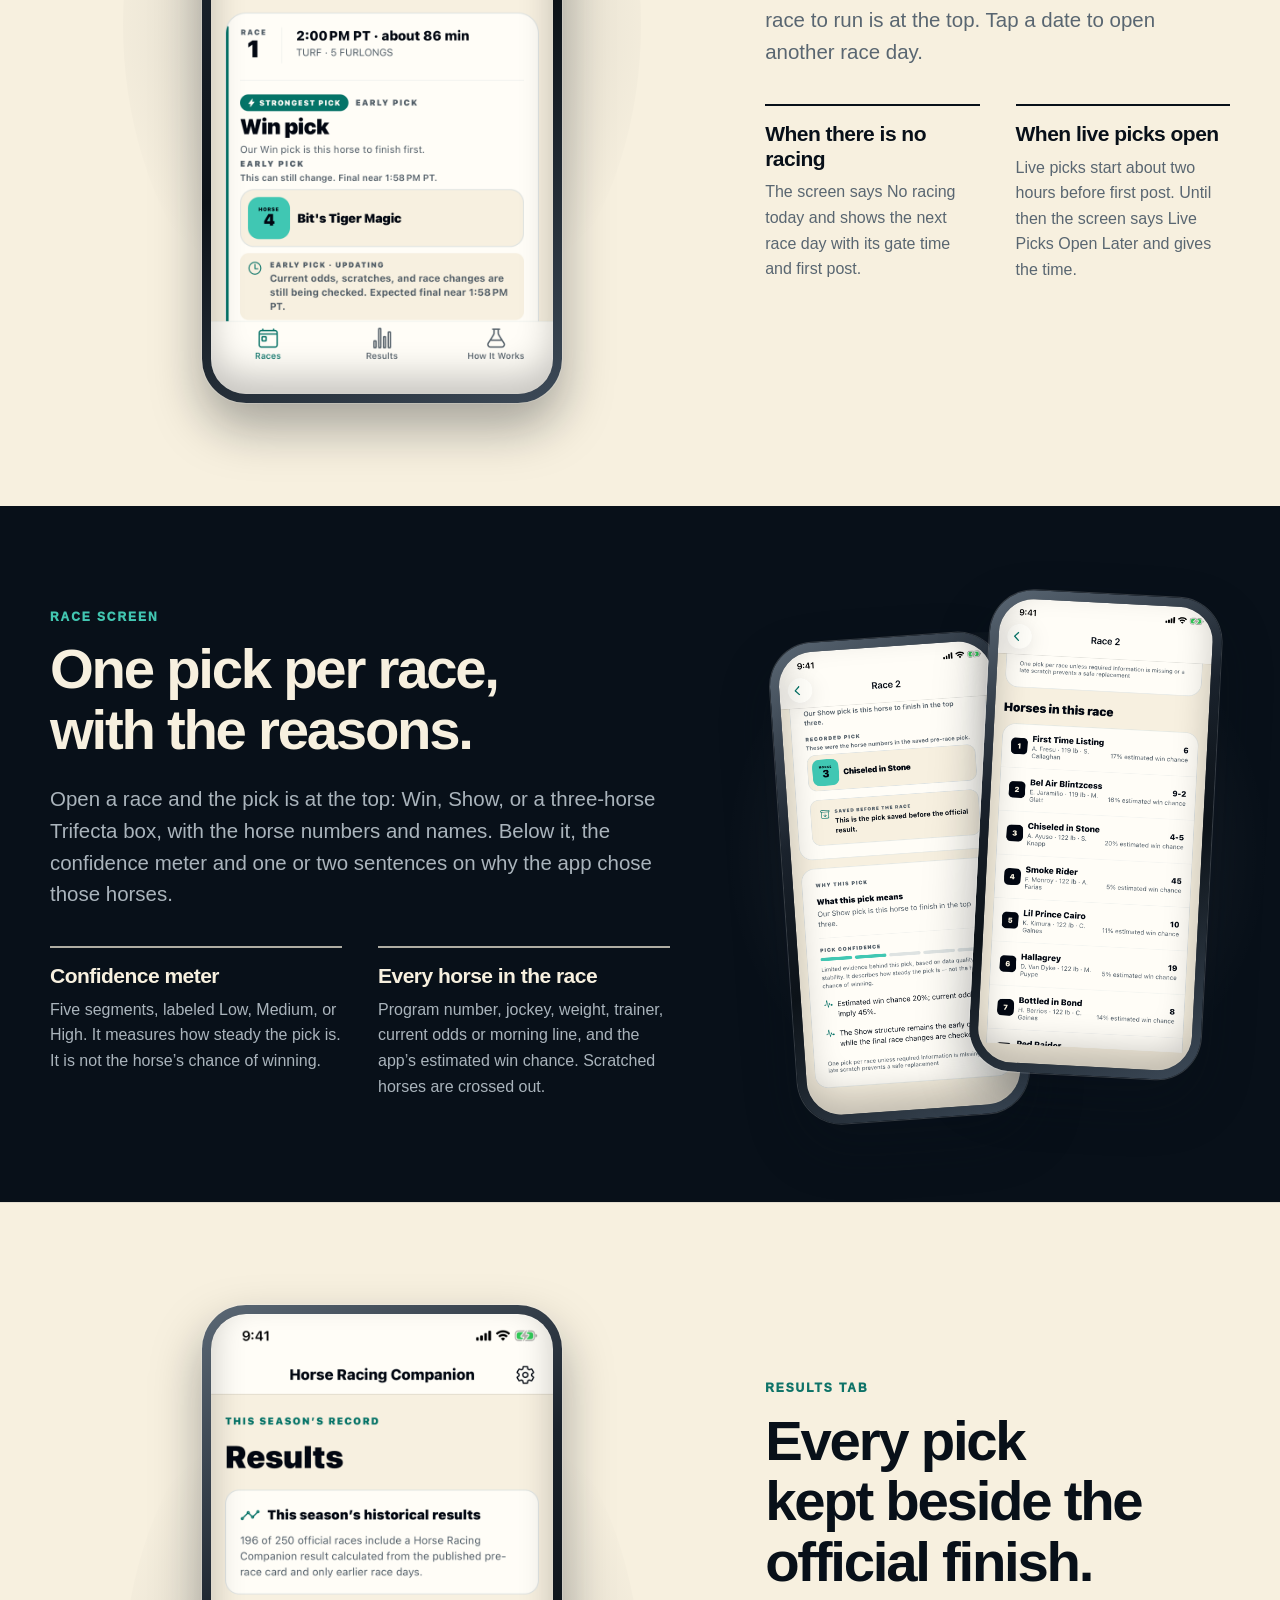
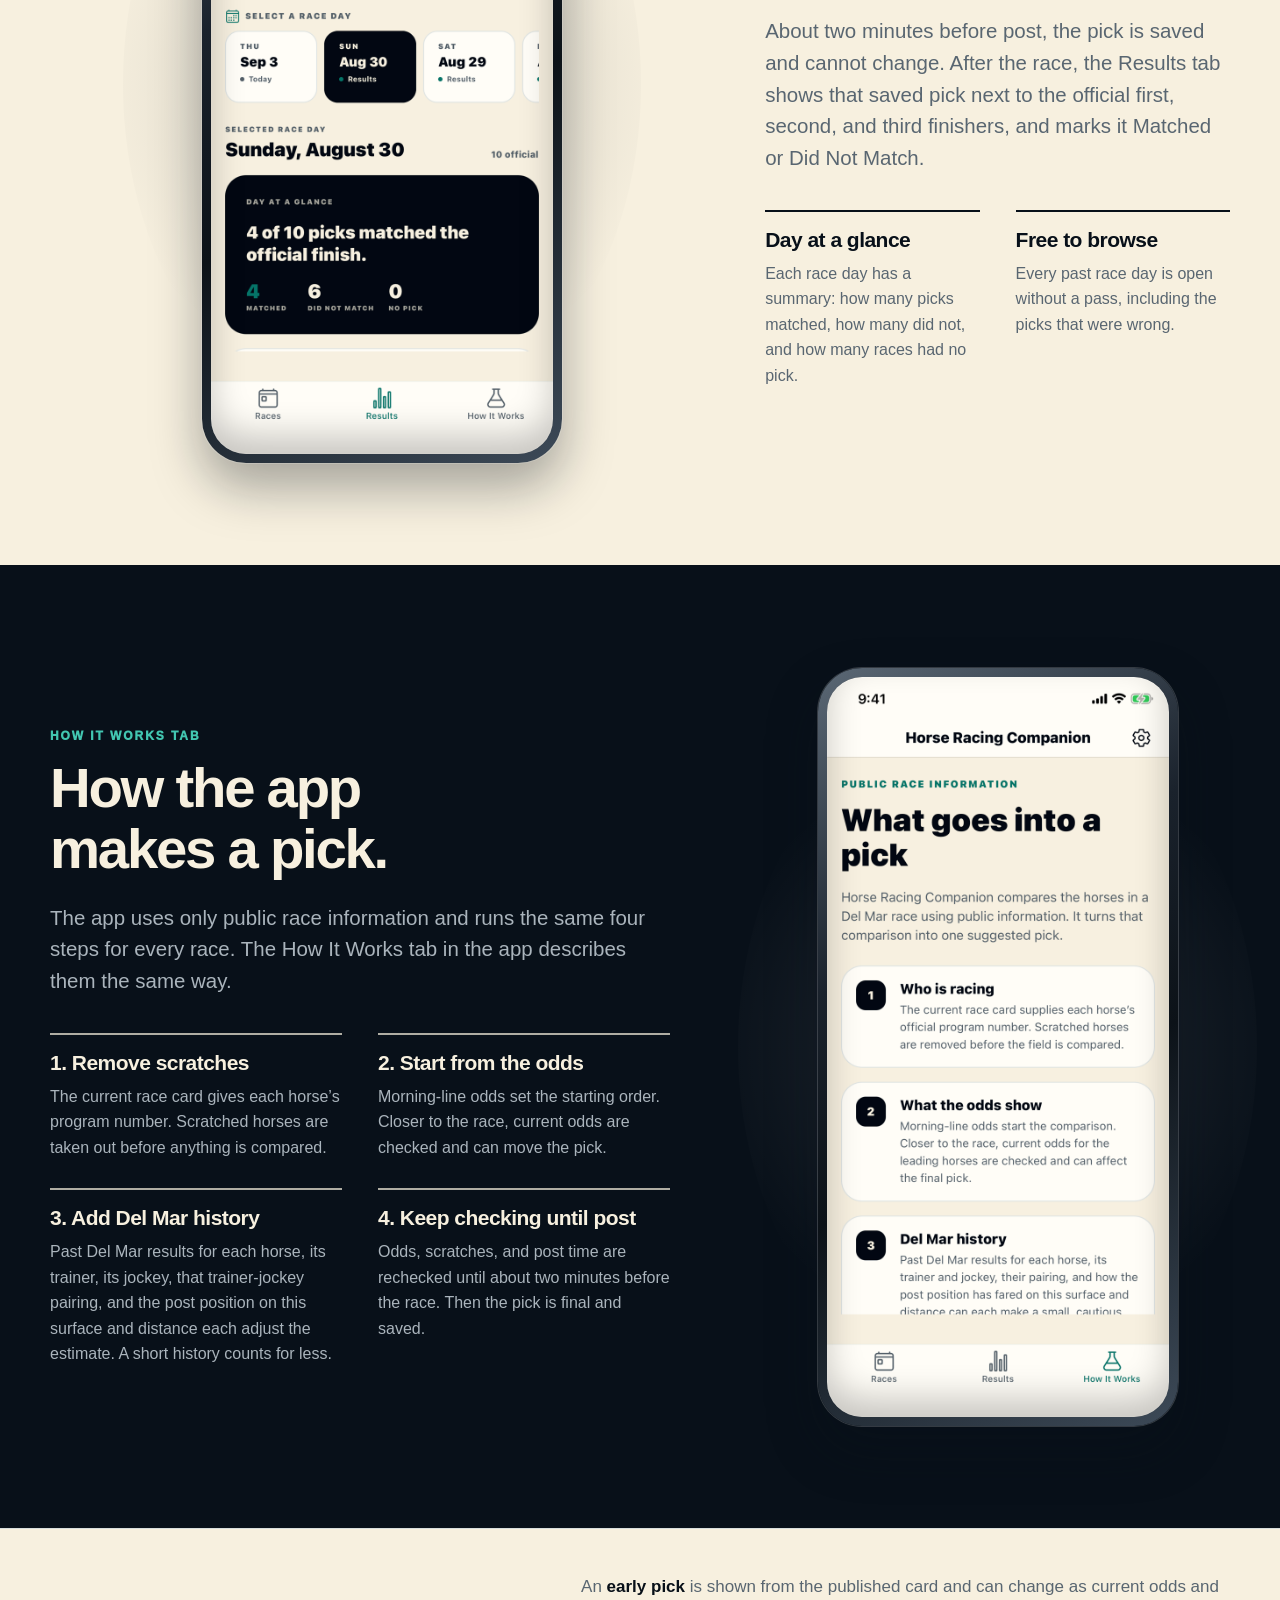
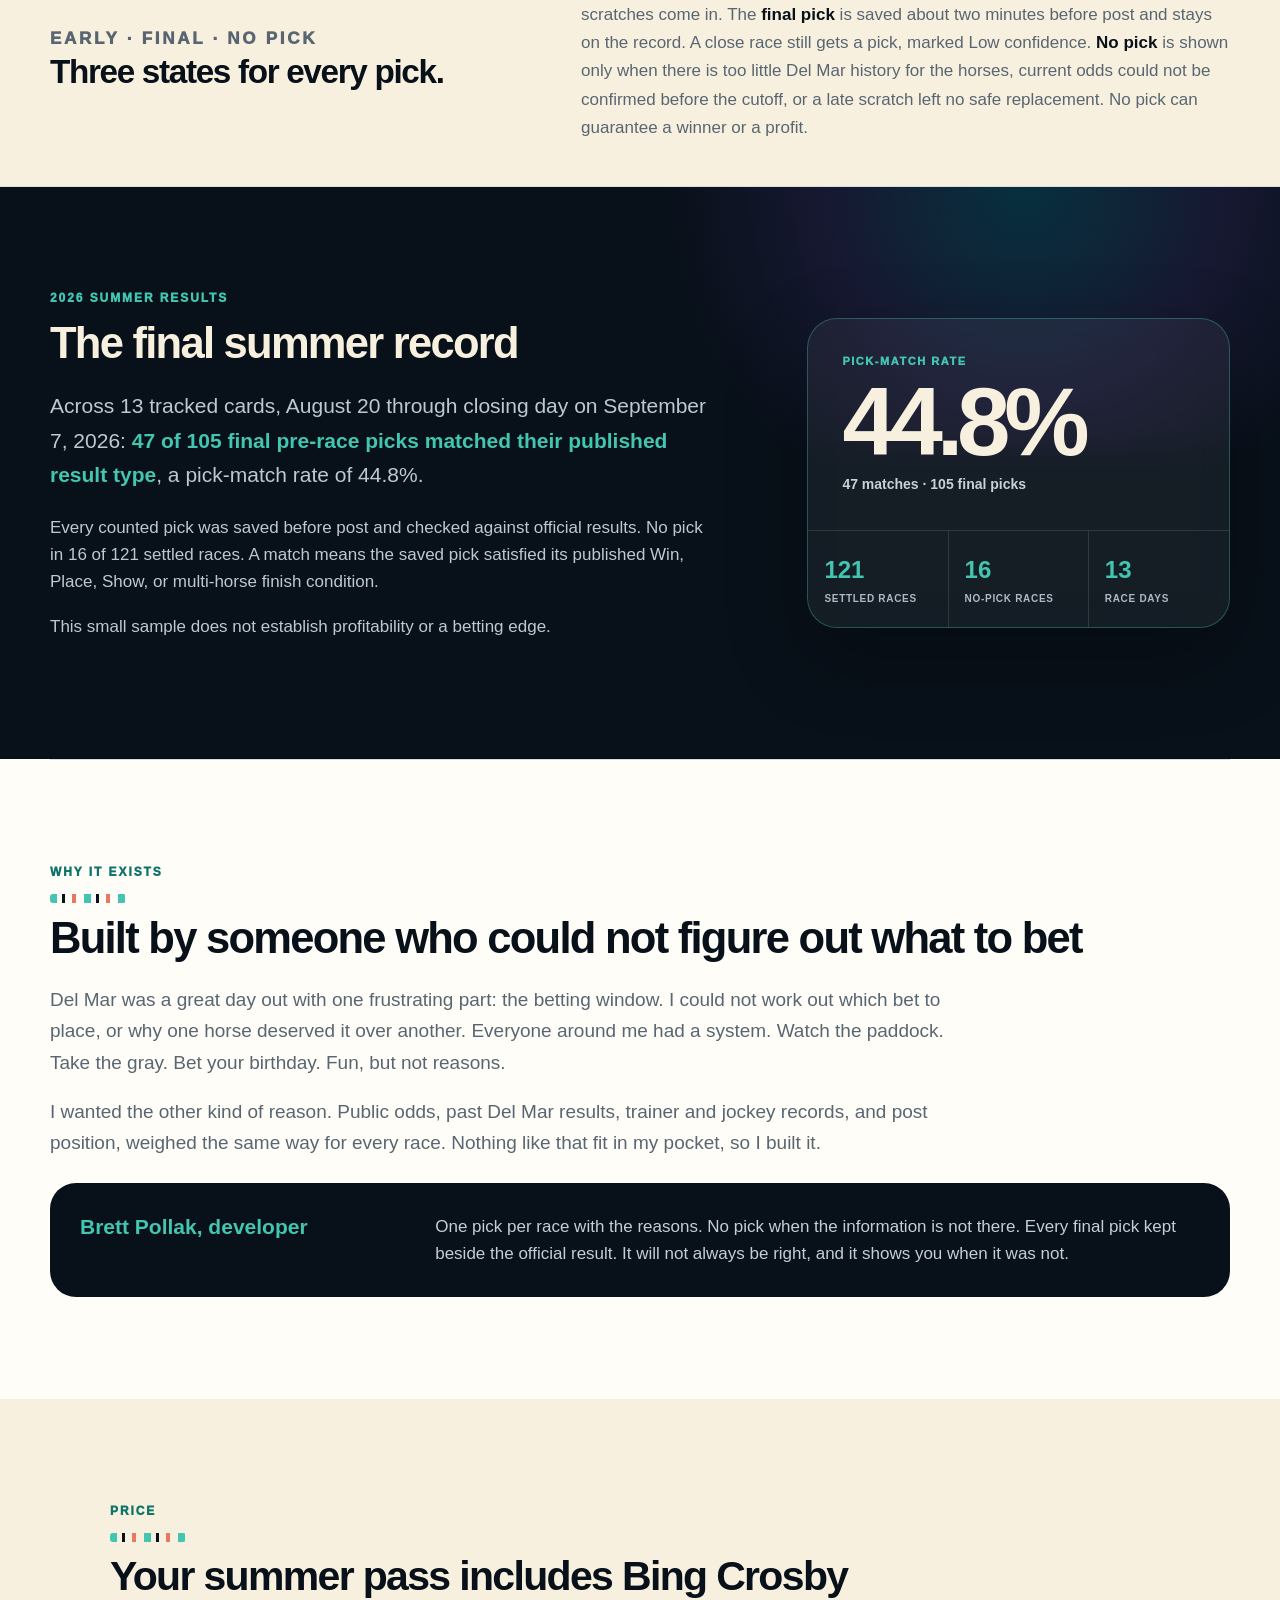
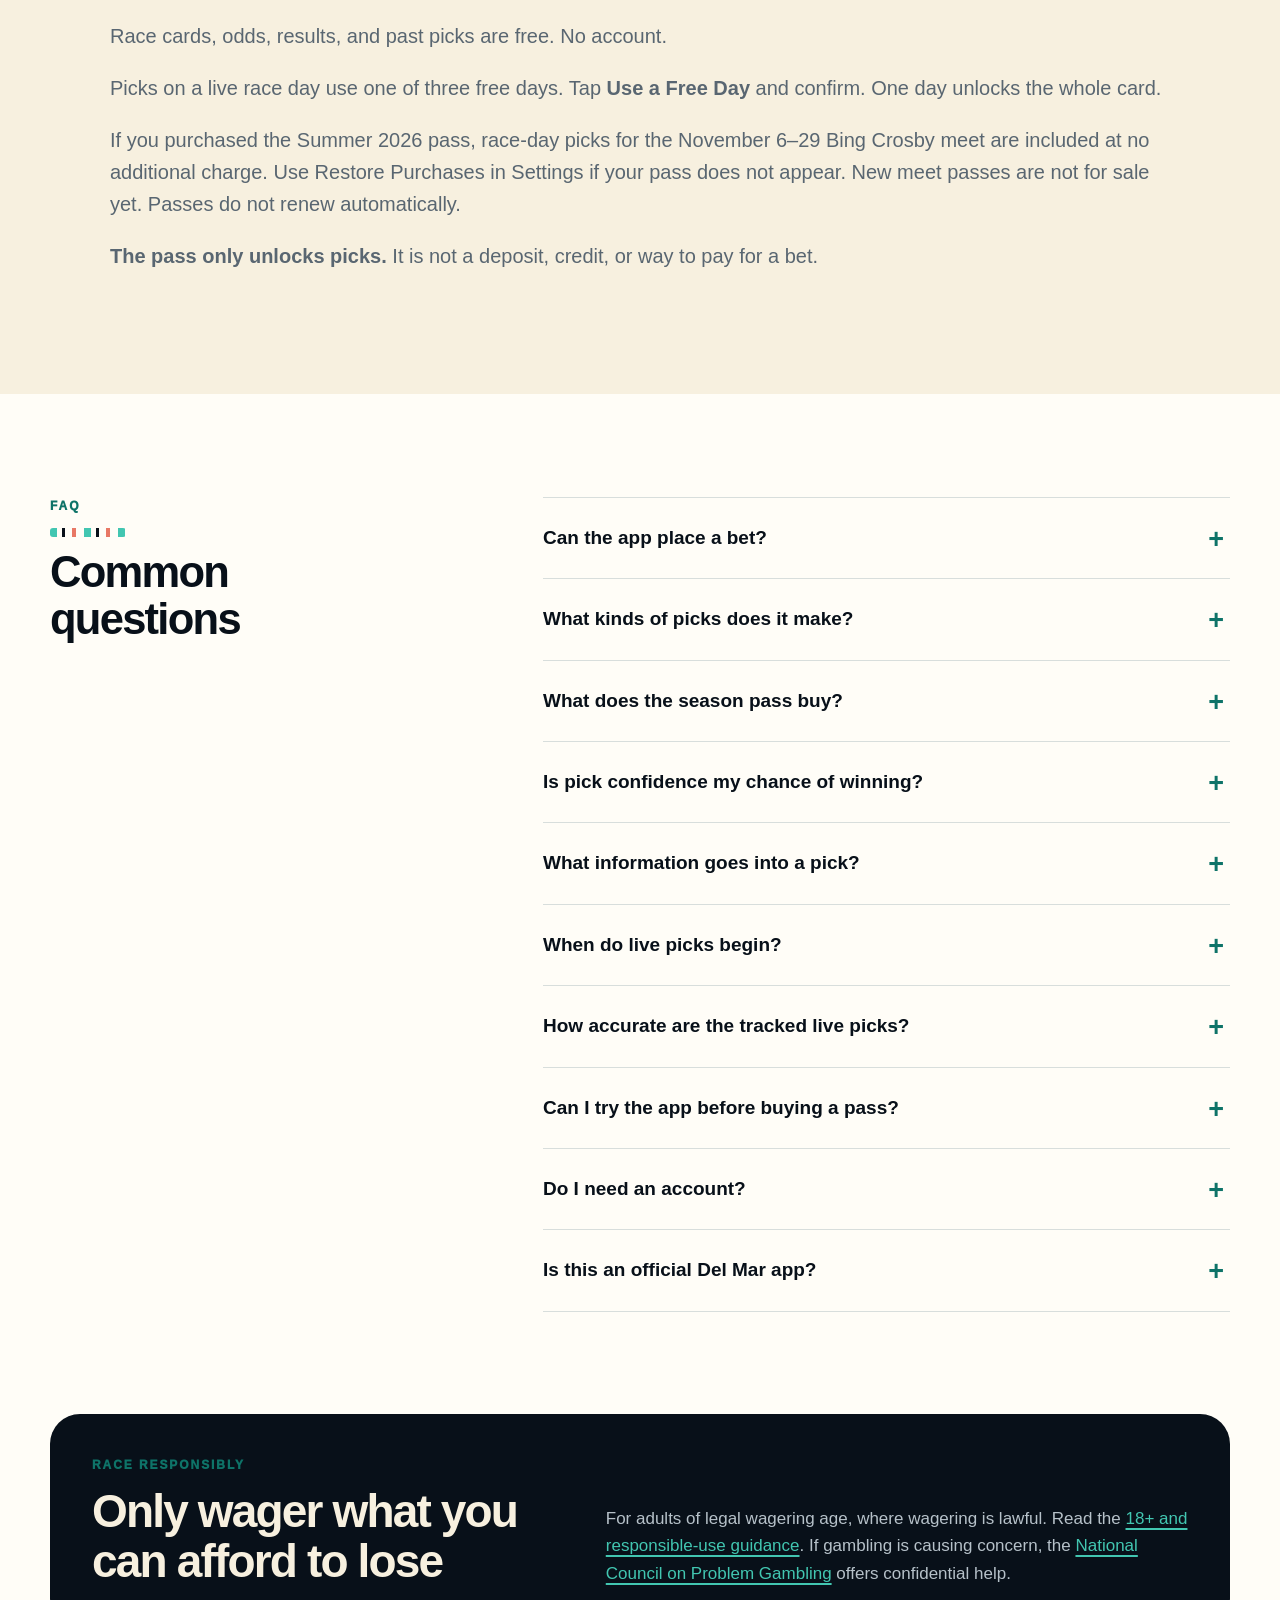
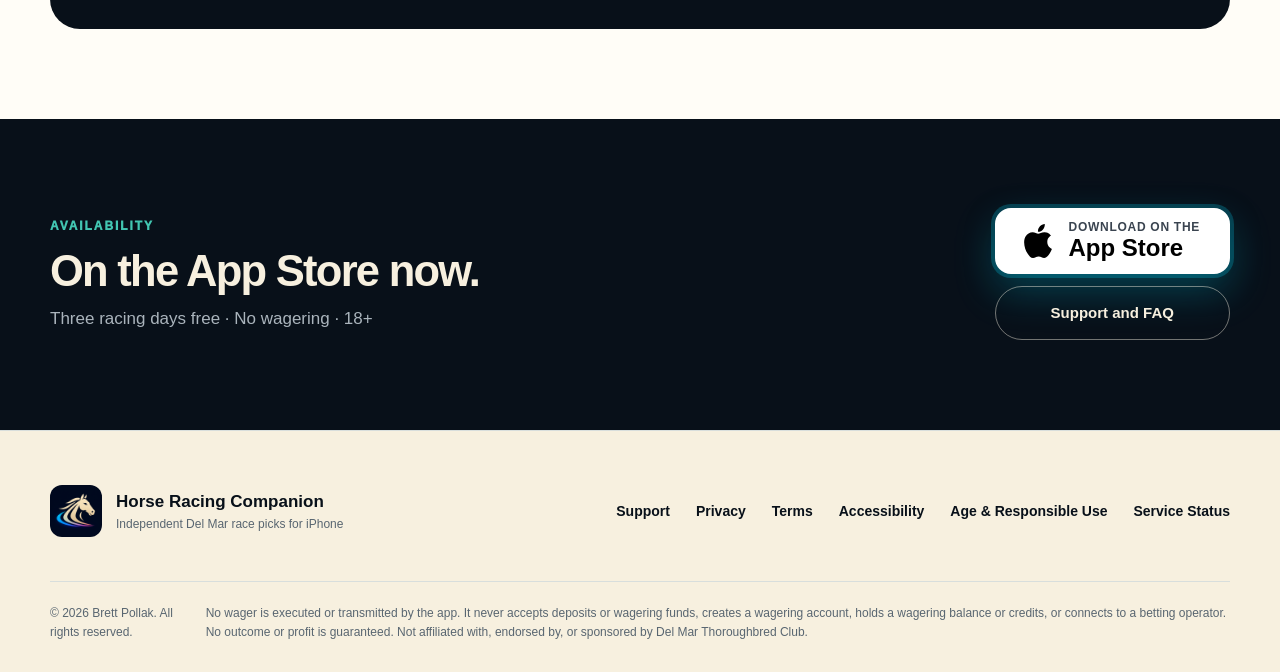
==== commit 50f3b3cc: "Announce Bing Crosby dates and included summer-pass access" ====
--- a/index.html
+++ b/index.html
@@ -42,7 +42,7 @@
         "mainEntity": [
           { "@type": "Question", "name": "Can the app place a bet?", "acceptedAnswer": { "@type": "Answer", "text": "No. It has no bet slip, stake control, wagering account, wallet, credits, or connection to a betting operator, and it never places or sends a wager. Any bet is your decision and happens outside the app." } },
           { "@type": "Question", "name": "What kinds of picks does it make?", "acceptedAnswer": { "@type": "Answer", "text": "Win (finishes first), Show (finishes in the top three), or a three-horse Trifecta box (the three horses fill the top three in any order). The pick card says which." } },
-          { "@type": "Question", "name": "What does the season pass buy?", "acceptedAnswer": { "@type": "Answer", "text": "Race-day picks for the Del Mar season and end date shown before purchase. One App Store payment. It does not renew and is not a deposit, credit, or way to pay for a bet." } },
+          { "@type": "Question", "name": "What does the season pass buy?", "acceptedAnswer": { "@type": "Answer", "text": "Race-day picks for the Del Mar meet shown before purchase. Summer 2026 pass purchasers also receive the November 6–29 Bing Crosby meet at no additional charge. Use Restore Purchases in Settings if needed. Passes do not renew and are not a deposit, credit, or way to pay for a bet." } },
           { "@type": "Question", "name": "Is pick confidence my chance of winning?", "acceptedAnswer": { "@type": "Answer", "text": "No. Confidence is how steady the pick is. Each horse's estimated win chance is shown separately on the race screen. Neither guarantees an outcome." } },
           { "@type": "Question", "name": "What information goes into a pick?", "acceptedAnswer": { "@type": "Answer", "text": "Public morning-line and current odds, and past Del Mar results for each horse, its trainer, its jockey, that pairing, and post position on this surface and distance." } },
           { "@type": "Question", "name": "When do live picks begin?", "acceptedAnswer": { "@type": "Answer", "text": "About two hours before the day's first race. Before then the Races screen shows Live Picks Open Later and the opening time." } },
@@ -76,7 +76,7 @@
           <p class="eyebrow teal">DEL MAR RACE DAYS · IPHONE · 18+</p>
           <h1>One pick per Del Mar race, with the reasons.</h1>
           <p class="hero-lede">An independent iPhone app. For each race: one pick, every horse’s estimated win chance, a confidence level, and why. Picks are saved before post and shown beside the official result.</p>
-          <p class="free-note"><strong>The 2026 summer meet is complete.</strong> <a href="#live-record">See the final tracked results</a>. Past picks and official finishes remain free in the app.</p>
+          <p class="free-note"><strong>Next up: Bing Crosby, November 6–29.</strong> Purchased the Summer 2026 pass? Bing Crosby is included at no additional charge. <a href="#live-record">See the final summer results</a>.</p>
           <div class="hero-actions">
             <a class="appstore-badge" href="https://apps.apple.com/us/app/horse-racing-companion/id6802113749" aria-label="Download Horse Racing Companion on the App Store">
               <svg viewBox="0 0 24 24" aria-hidden="true" focusable="false"><path d="M12.152 6.896c-.948 0-2.415-1.078-3.96-1.04-2.04.027-3.91 1.183-4.961 3.014-2.117 3.675-.546 9.103 1.519 12.09 1.013 1.454 2.208 3.09 3.792 3.031 1.52-.065 2.09-.987 3.935-.987 1.831 0 2.35.987 3.96.948 1.637-.026 2.676-1.48 3.676-2.948 1.156-1.688 1.636-3.325 1.662-3.415-.039-.013-3.182-1.221-3.22-4.857-.026-3.04 2.48-4.494 2.597-4.559-1.429-2.09-3.623-2.324-4.39-2.376-2-.156-3.675 1.09-4.61 1.09zM15.53 3.83c.843-1.012 1.4-2.427 1.245-3.83-1.207.052-2.662.805-3.532 1.818-.78.896-1.454 2.338-1.273 3.714 1.338.104 2.715-.688 3.559-1.701" /></svg>
@@ -223,10 +223,10 @@
         <div class="shell access-single">
           <div>
             <p class="eyebrow">PRICE</p>
-            <h2>Three racing days free, then one season pass</h2>
+            <h2>Your summer pass includes Bing Crosby</h2>
             <p>Race cards, odds, results, and past picks are free. No account.</p>
             <p>Picks on a live race day use one of three free days. Tap <strong>Use a Free Day</strong> and confirm. One day unlocks the whole card.</p>
-            <p>After that, one season pass covers the rest of the current Del Mar season. One App Store payment, with the price and end date shown first. It does not renew. Restore Purchases is in Settings.</p>
+            <p>If you purchased the Summer 2026 pass, race-day picks for the November 6–29 Bing Crosby meet are included at no additional charge. Use Restore Purchases in Settings if your pass does not appear. New meet passes are not for sale yet. Passes do not renew automatically.</p>
             <p><strong>The pass only unlocks picks.</strong> It is not a deposit, credit, or way to pay for a bet.</p>
           </div>
         </div>
@@ -248,7 +248,7 @@
           </details>
           <details>
             <summary>What does the season pass buy?</summary>
-            <p>Race-day picks for the Del Mar season and end date shown before purchase. One App Store payment. It does not renew and is not a deposit, credit, or way to pay for a bet.</p>
+            <p>Race-day picks for the Del Mar meet shown before purchase. Summer 2026 pass purchasers also receive the November 6–29 Bing Crosby meet at no additional charge. Use Restore Purchases in Settings if needed. Passes do not renew and are not a deposit, credit, or way to pay for a bet.</p>
           </details>
           <details>
             <summary>Is pick confidence my chance of winning?</summary>
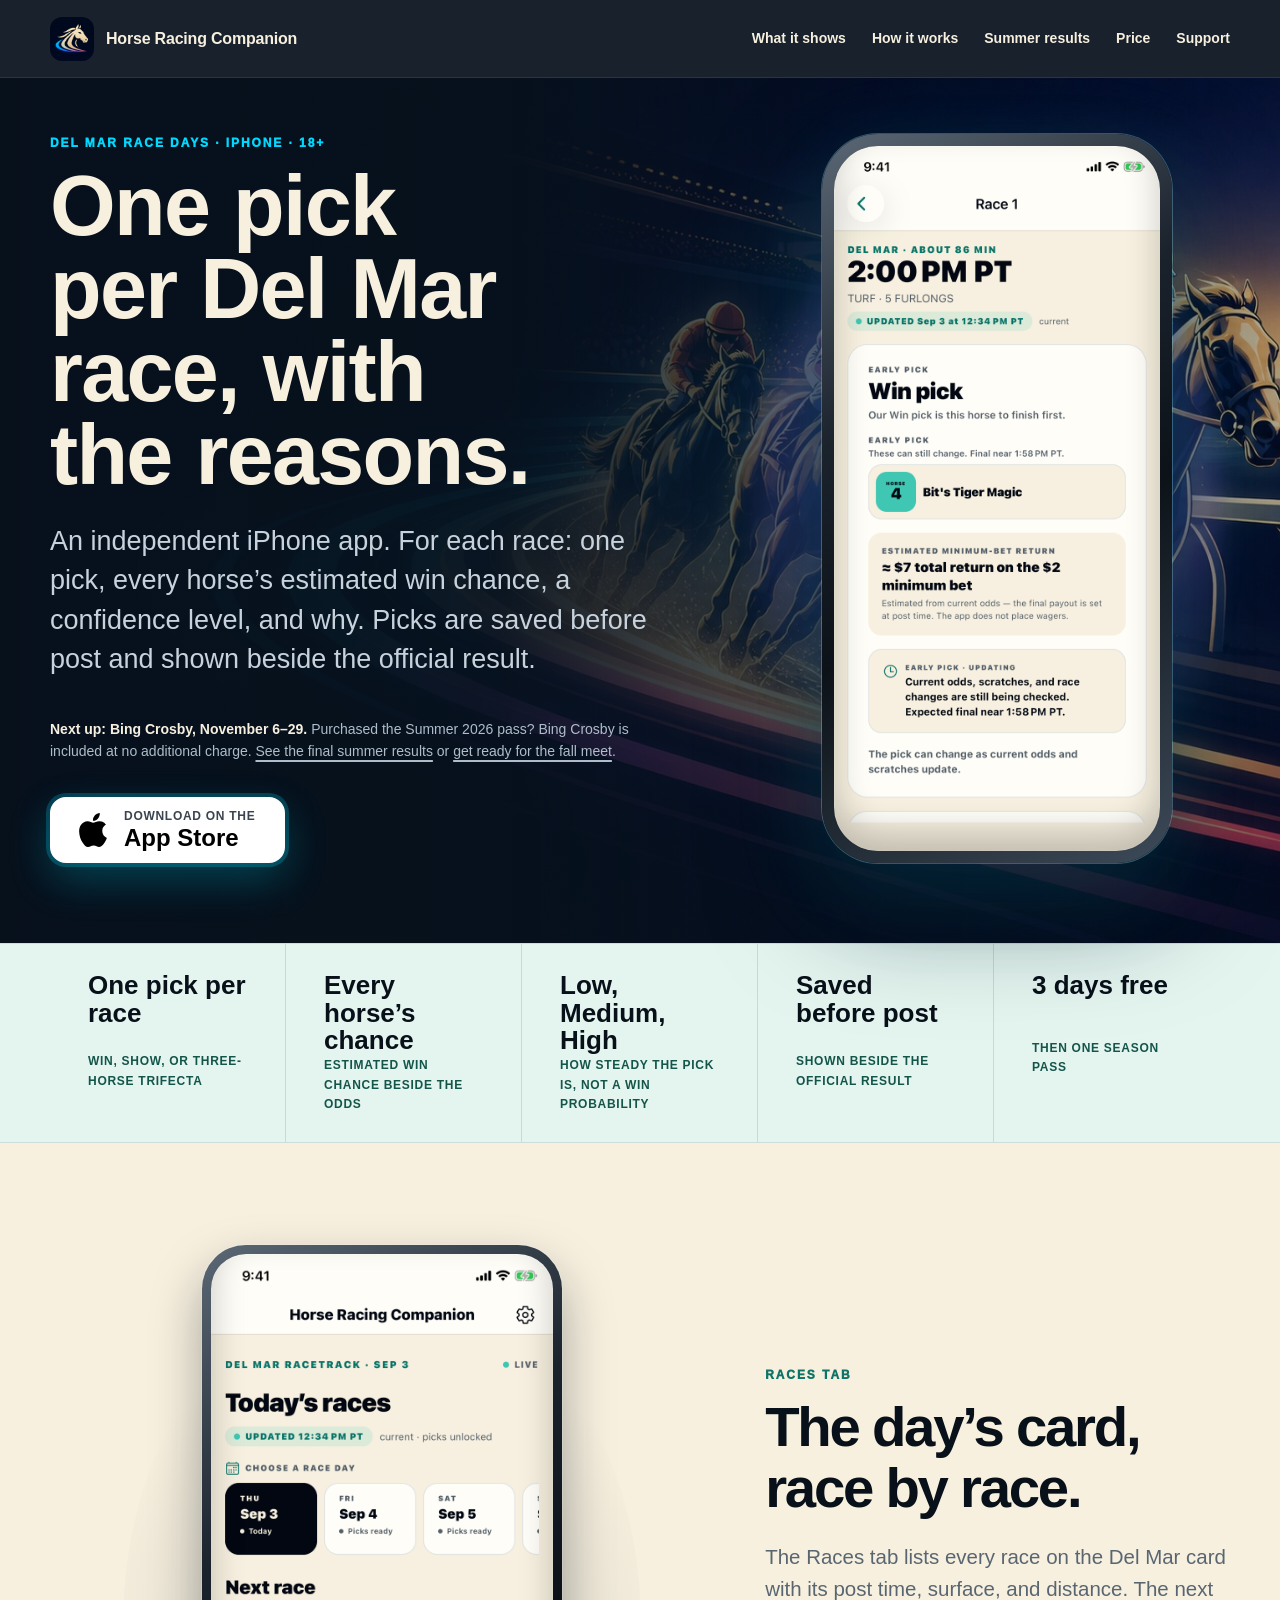
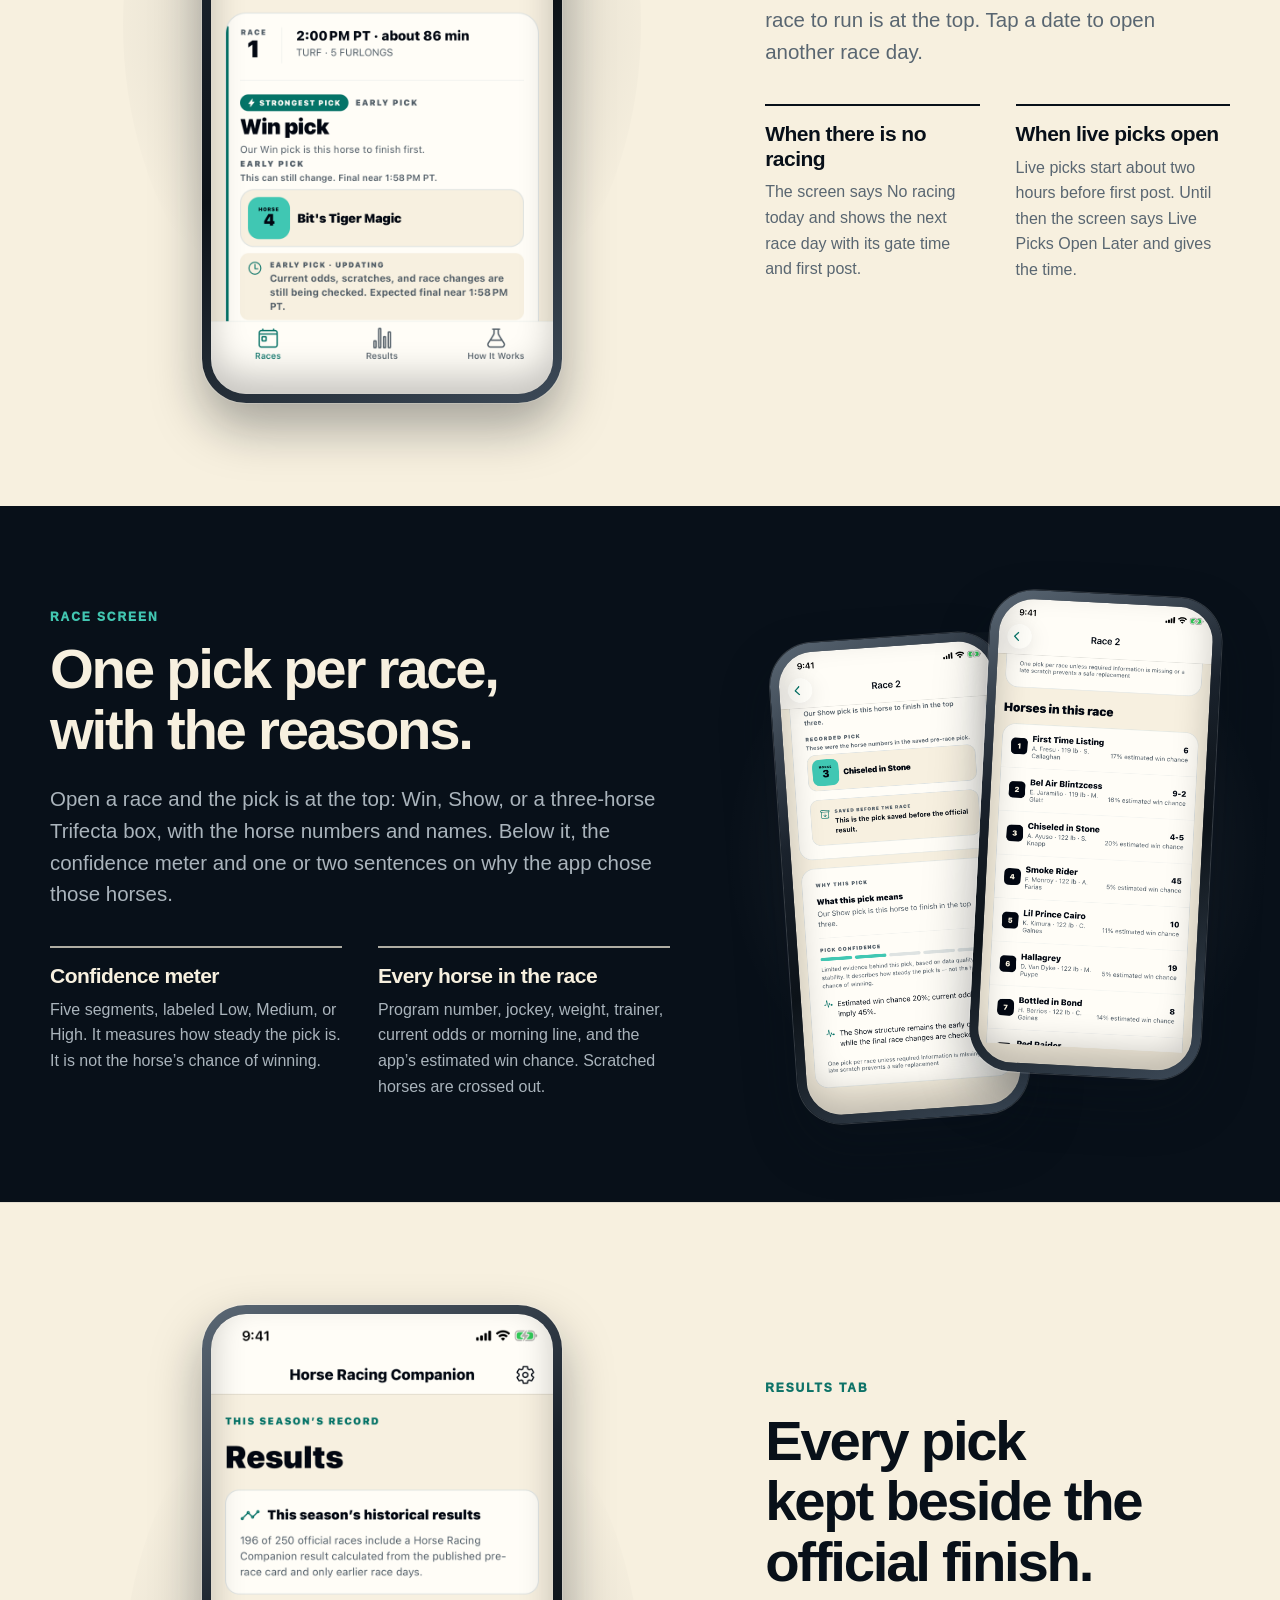
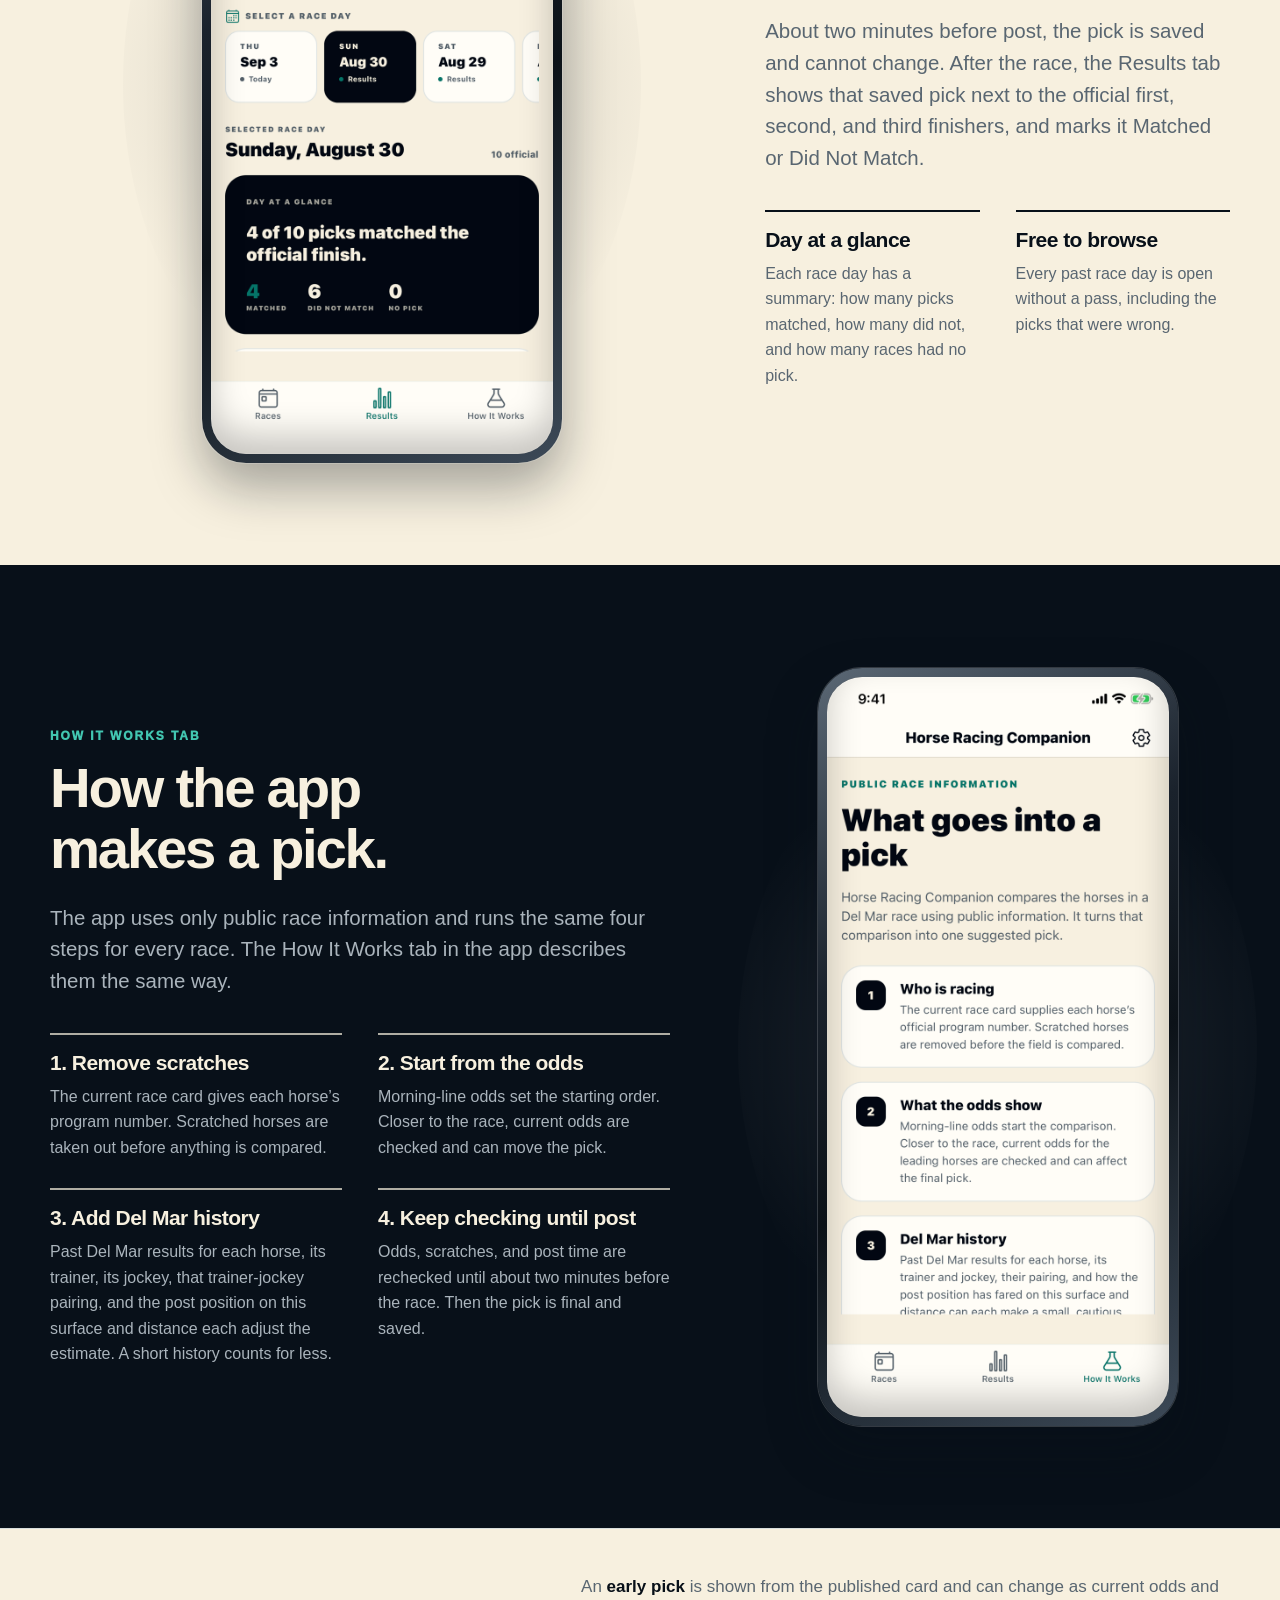
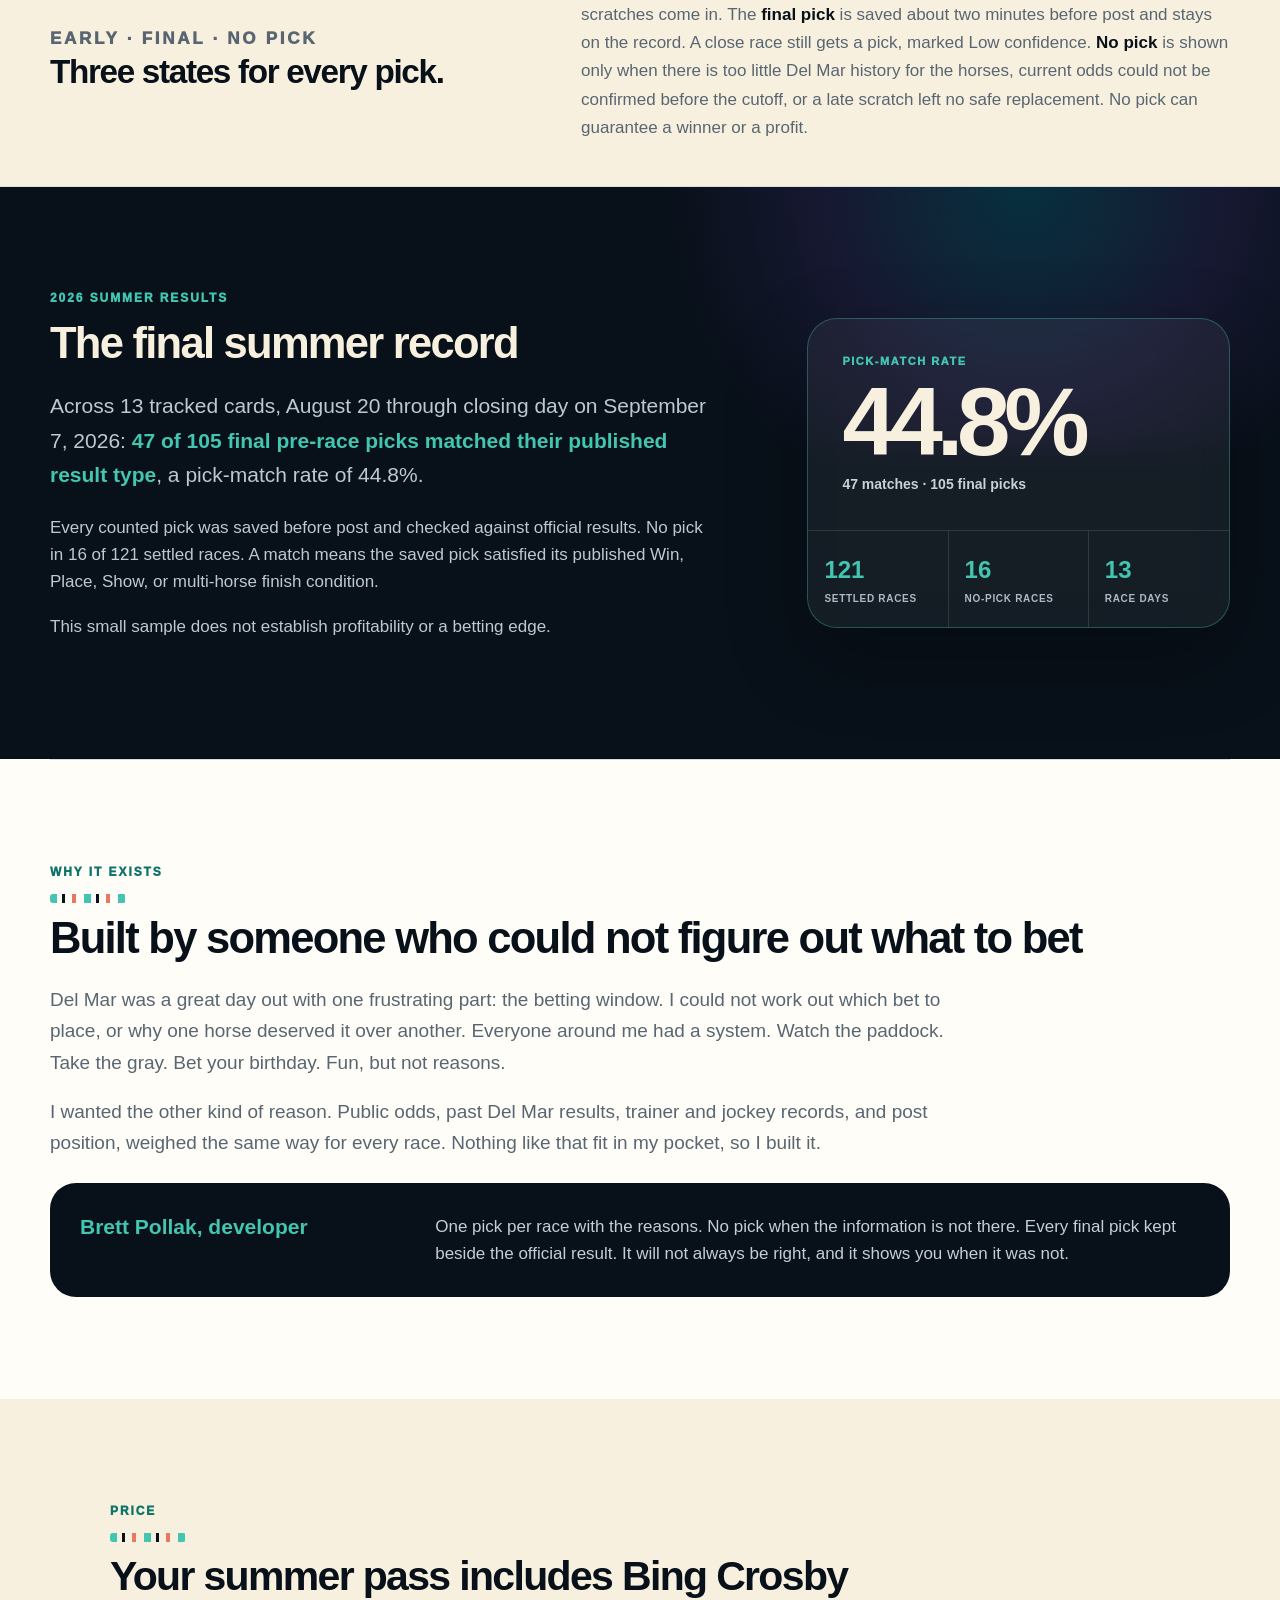
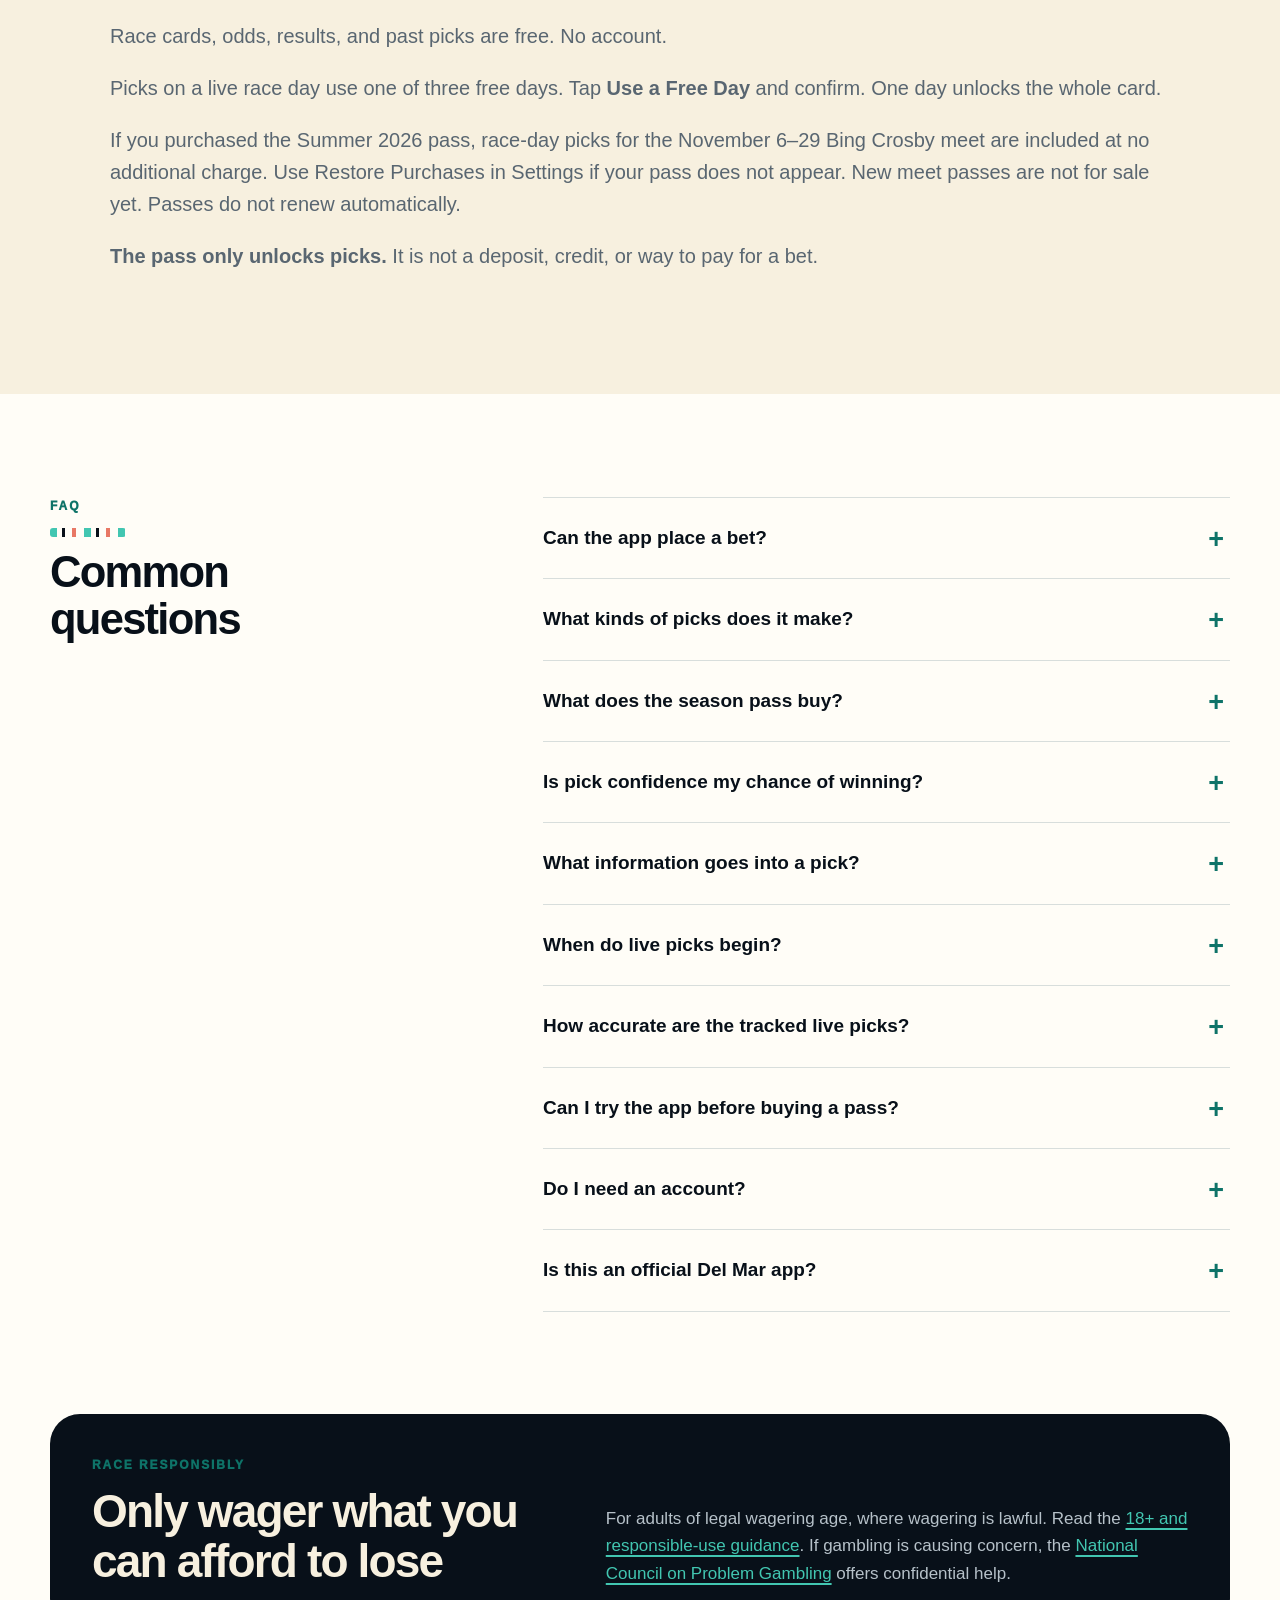
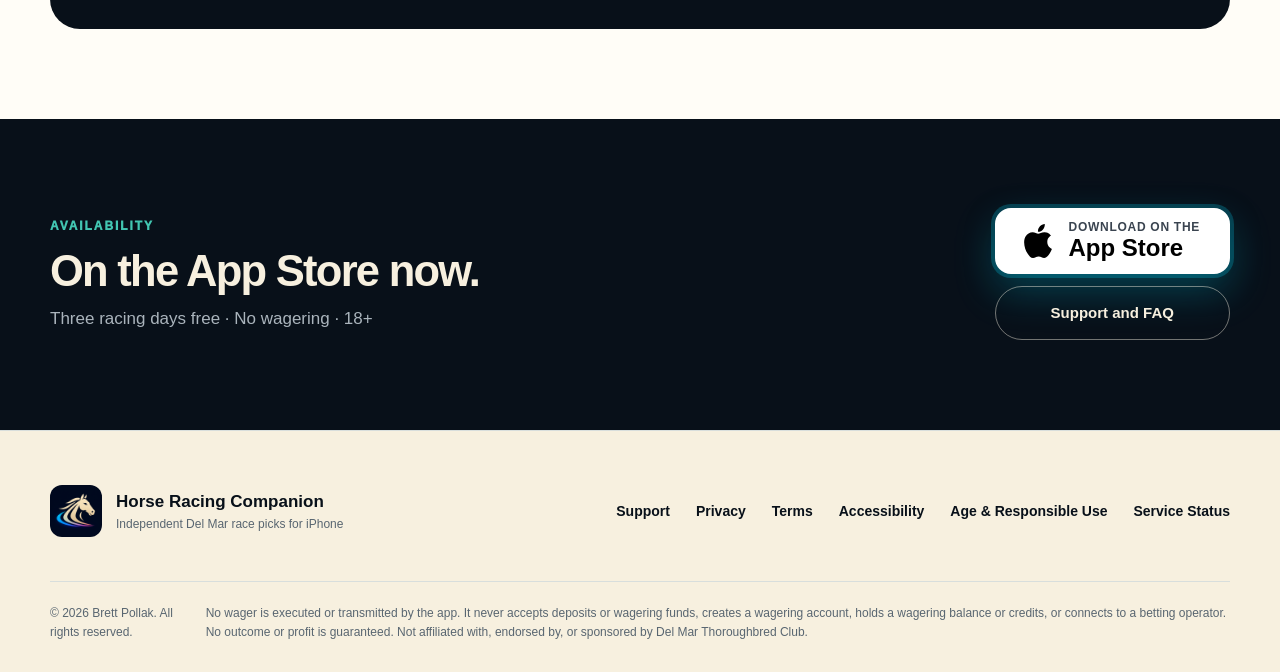
==== commit 52970502: "Link the Bing Crosby meet page from the homepage" ====
--- a/index.html
+++ b/index.html
@@ -76,7 +76,7 @@
           <p class="eyebrow teal">DEL MAR RACE DAYS · IPHONE · 18+</p>
           <h1>One pick per Del Mar race, with the reasons.</h1>
           <p class="hero-lede">An independent iPhone app. For each race: one pick, every horse’s estimated win chance, a confidence level, and why. Picks are saved before post and shown beside the official result.</p>
-          <p class="free-note"><strong>Next up: Bing Crosby, November 6–29.</strong> Purchased the Summer 2026 pass? Bing Crosby is included at no additional charge. <a href="#live-record">See the final summer results</a>.</p>
+          <p class="free-note"><strong>Next up: Bing Crosby, November 6–29.</strong> Purchased the Summer 2026 pass? Bing Crosby is included at no additional charge. <a href="#live-record">See the final summer results</a> or <a href="bing-crosby/">get ready for the fall meet</a>.</p>
           <div class="hero-actions">
             <a class="appstore-badge" href="https://apps.apple.com/us/app/horse-racing-companion/id6802113749" aria-label="Download Horse Racing Companion on the App Store">
               <svg viewBox="0 0 24 24" aria-hidden="true" focusable="false"><path d="M12.152 6.896c-.948 0-2.415-1.078-3.96-1.04-2.04.027-3.91 1.183-4.961 3.014-2.117 3.675-.546 9.103 1.519 12.09 1.013 1.454 2.208 3.09 3.792 3.031 1.52-.065 2.09-.987 3.935-.987 1.831 0 2.35.987 3.96.948 1.637-.026 2.676-1.48 3.676-2.948 1.156-1.688 1.636-3.325 1.662-3.415-.039-.013-3.182-1.221-3.22-4.857-.026-3.04 2.48-4.494 2.597-4.559-1.429-2.09-3.623-2.324-4.39-2.376-2-.156-3.675 1.09-4.61 1.09zM15.53 3.83c.843-1.012 1.4-2.427 1.245-3.83-1.207.052-2.662.805-3.532 1.818-.78.896-1.454 2.338-1.273 3.714 1.338.104 2.715-.688 3.559-1.701" /></svg>
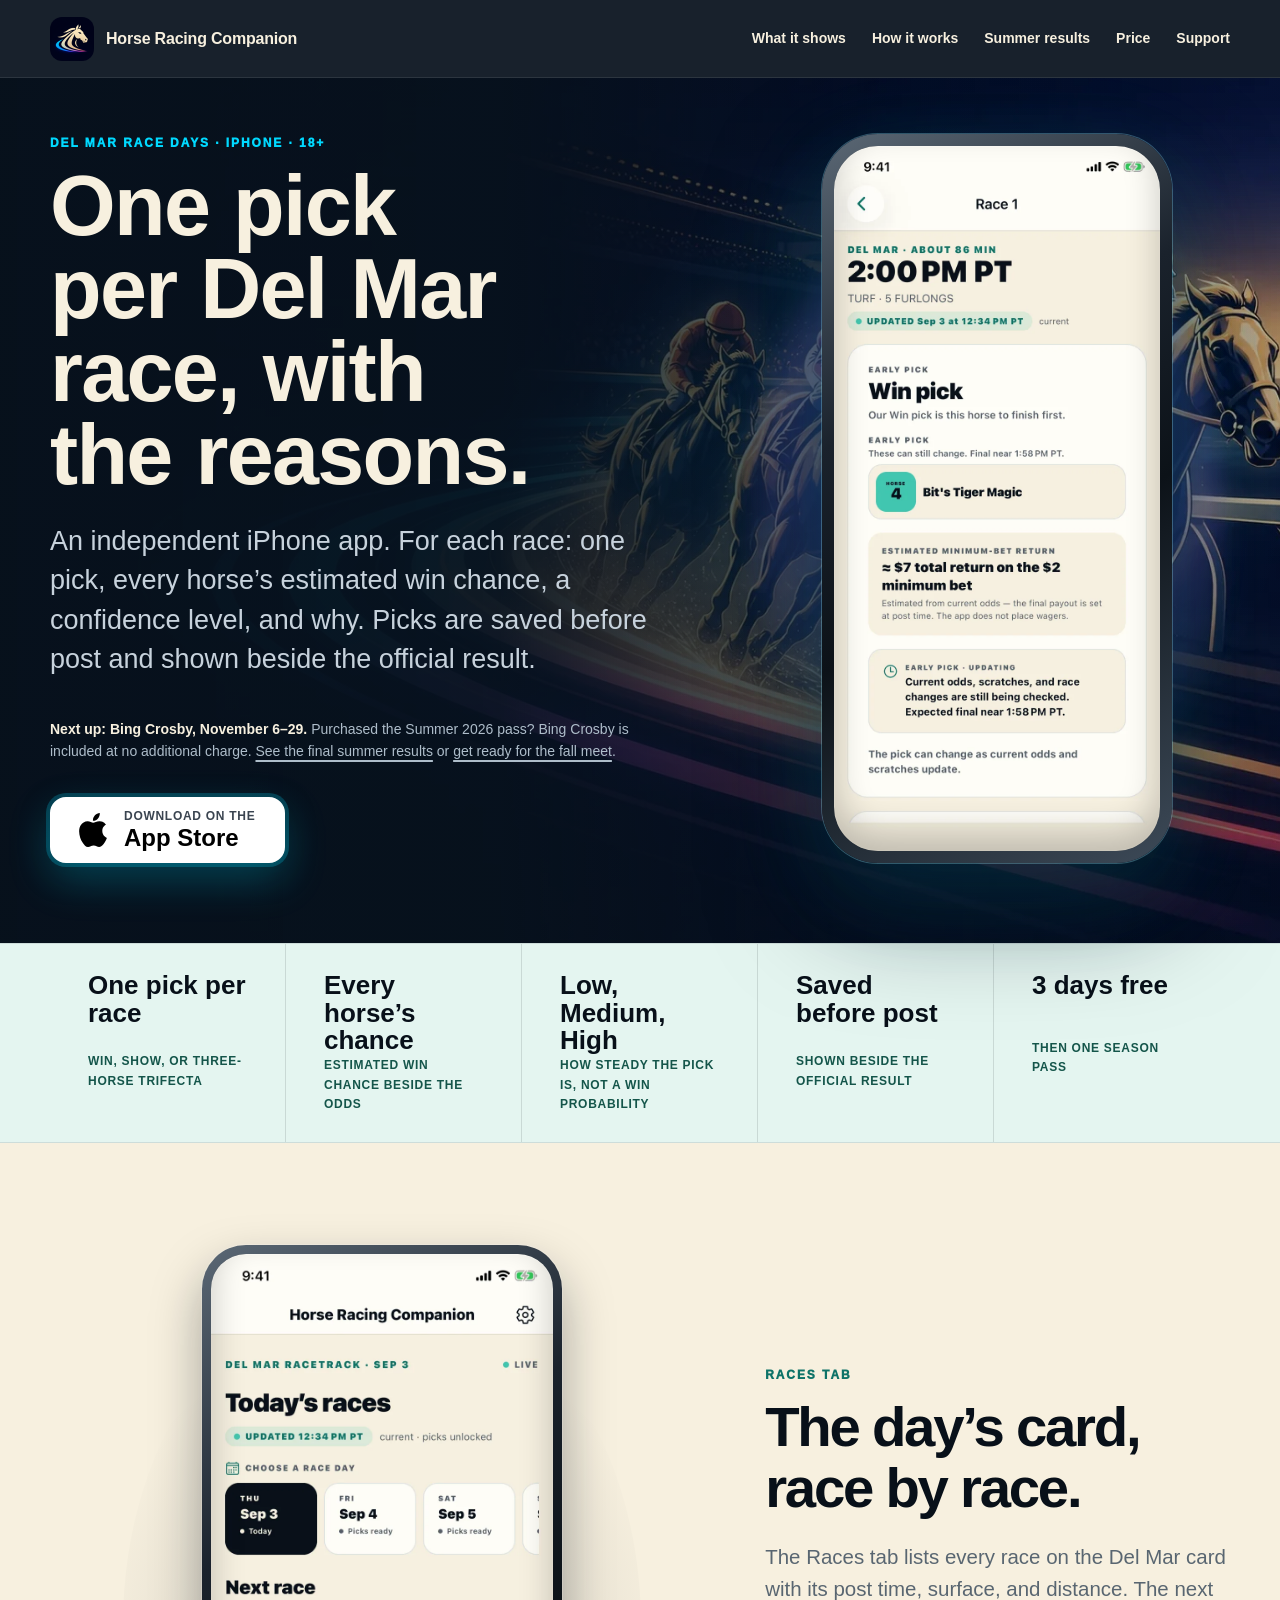
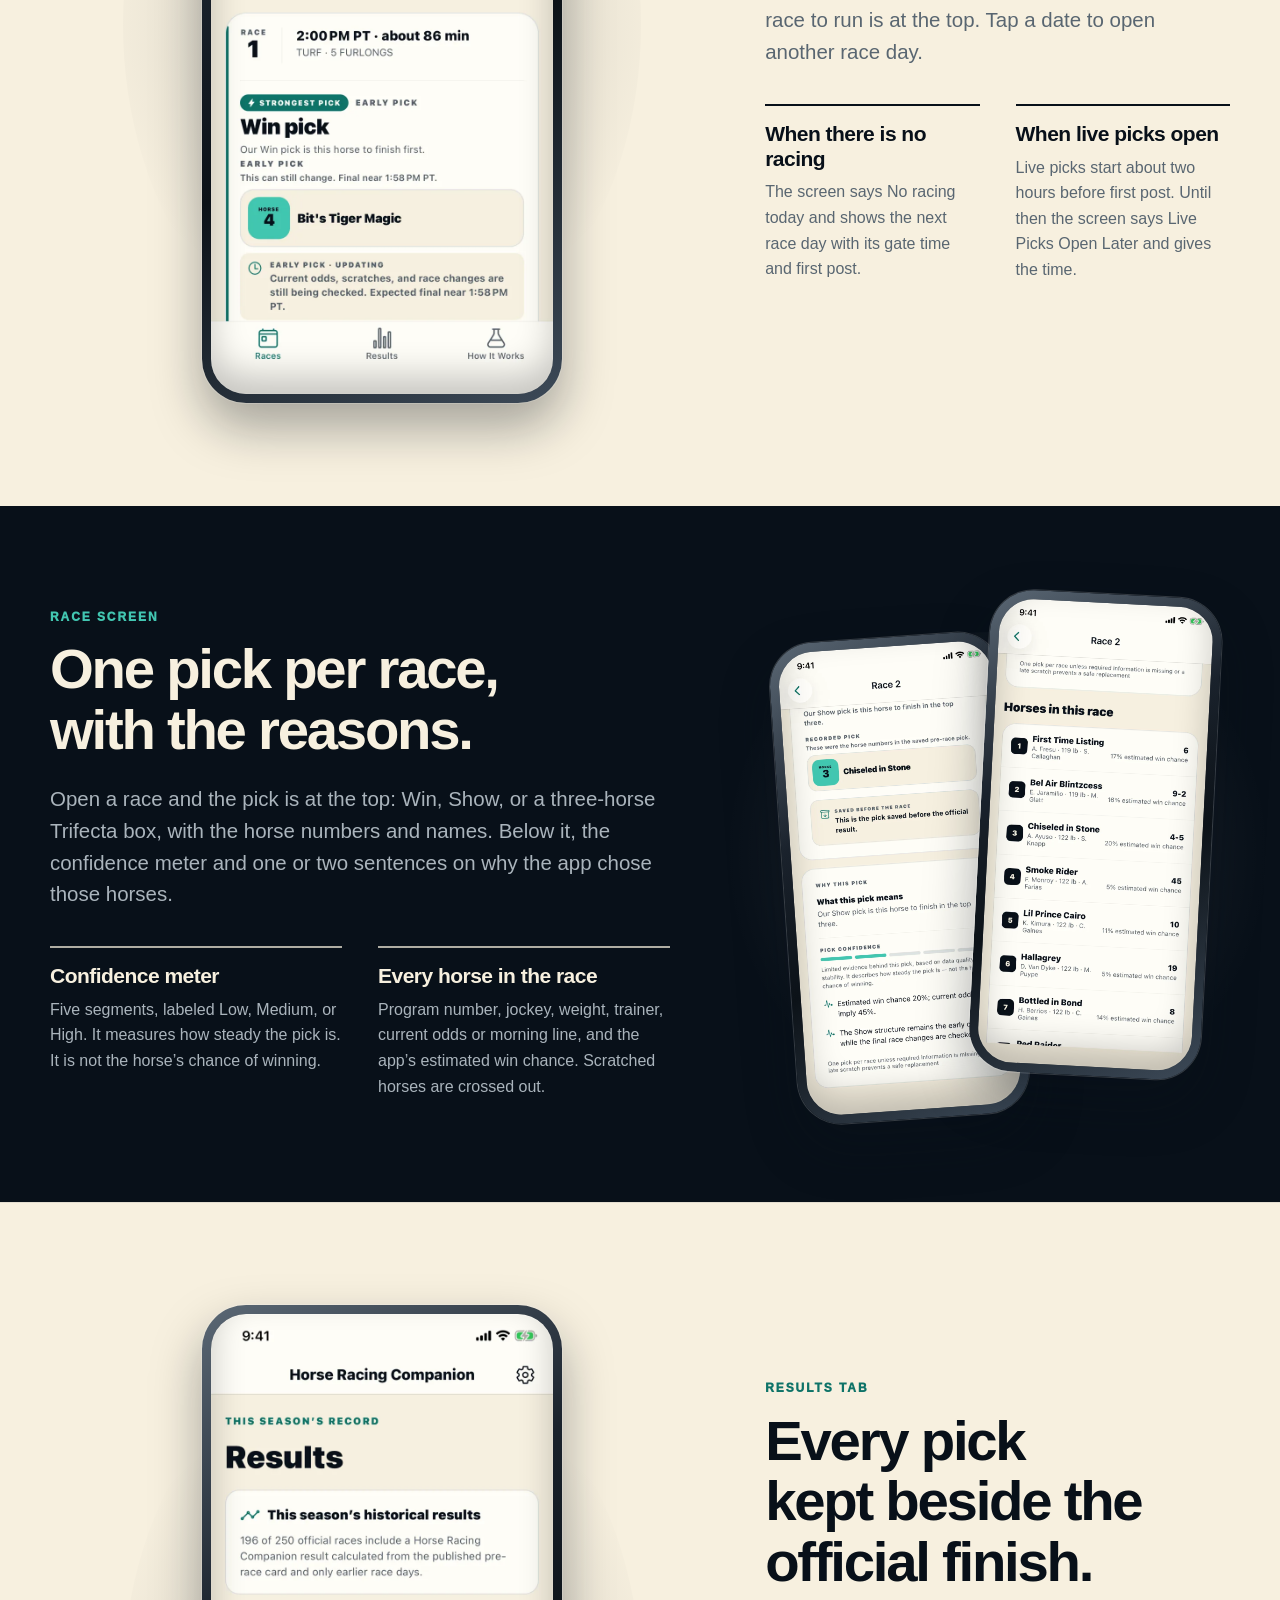
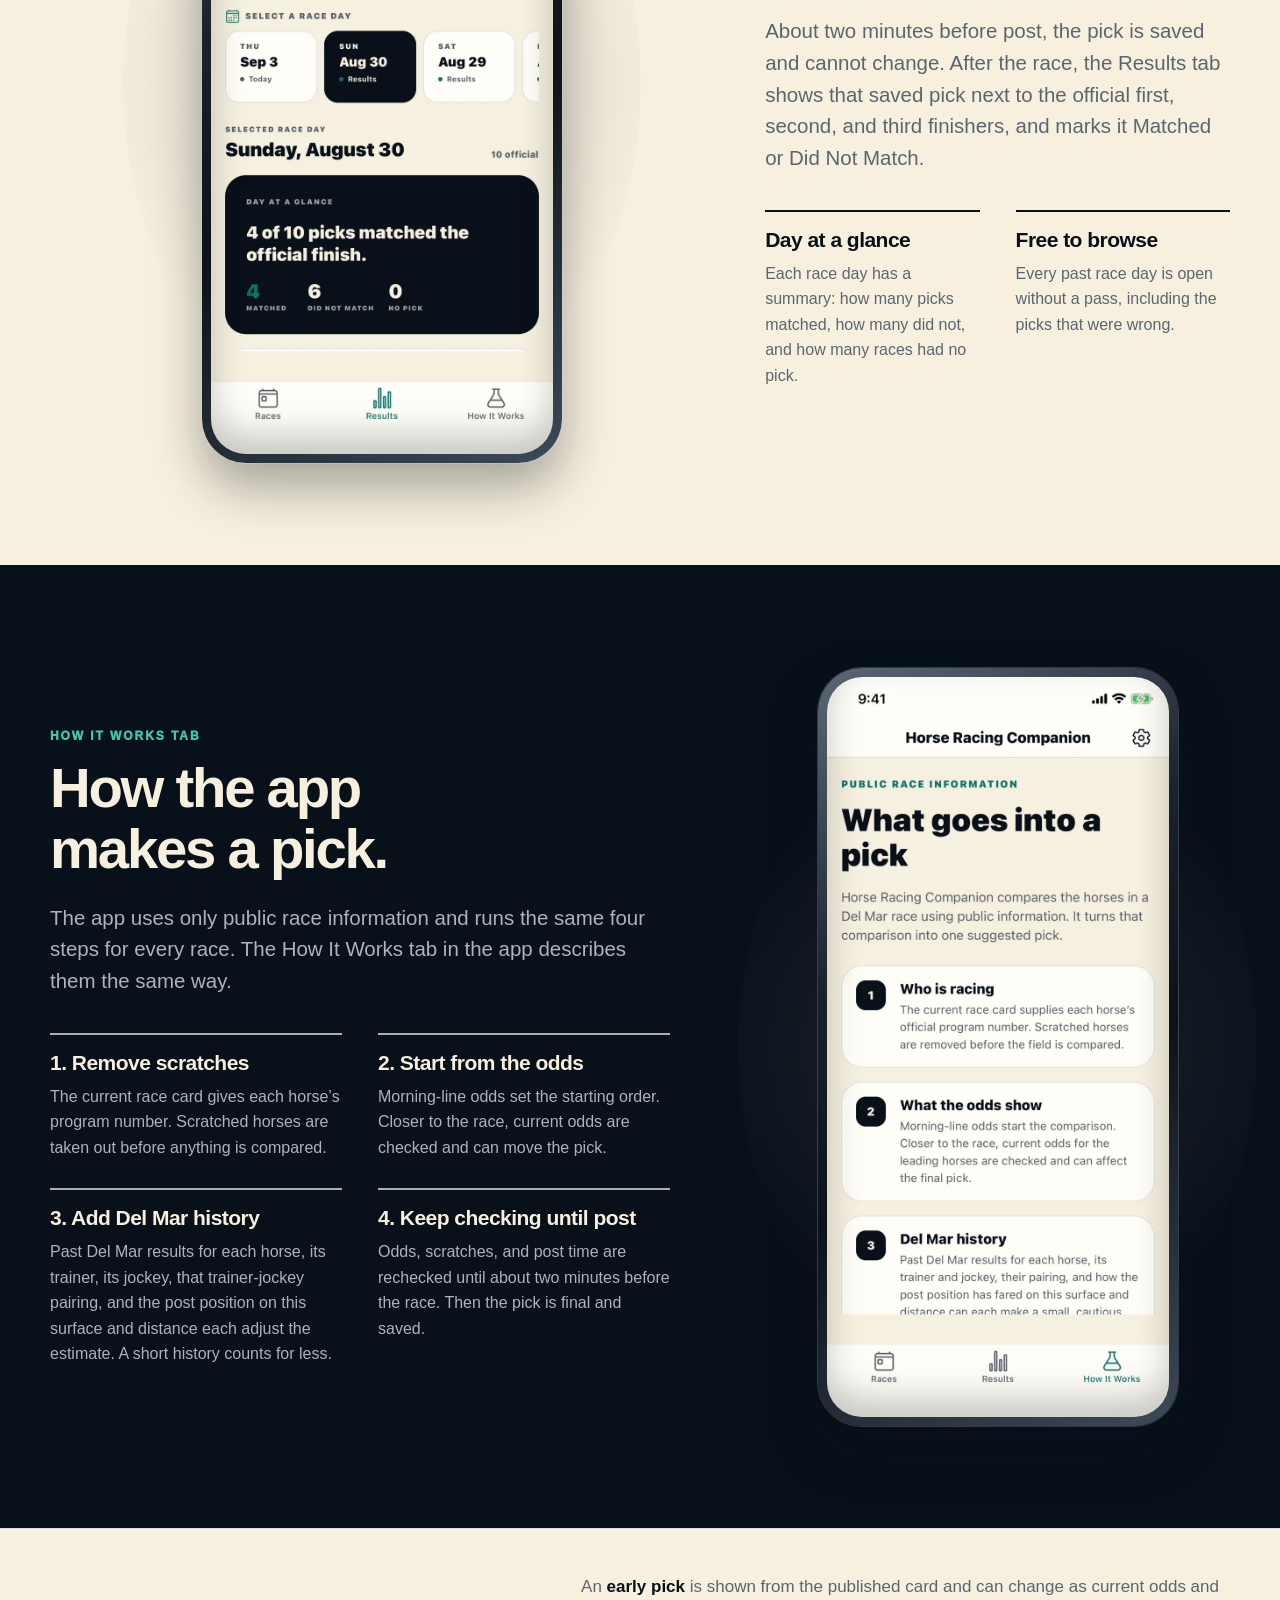
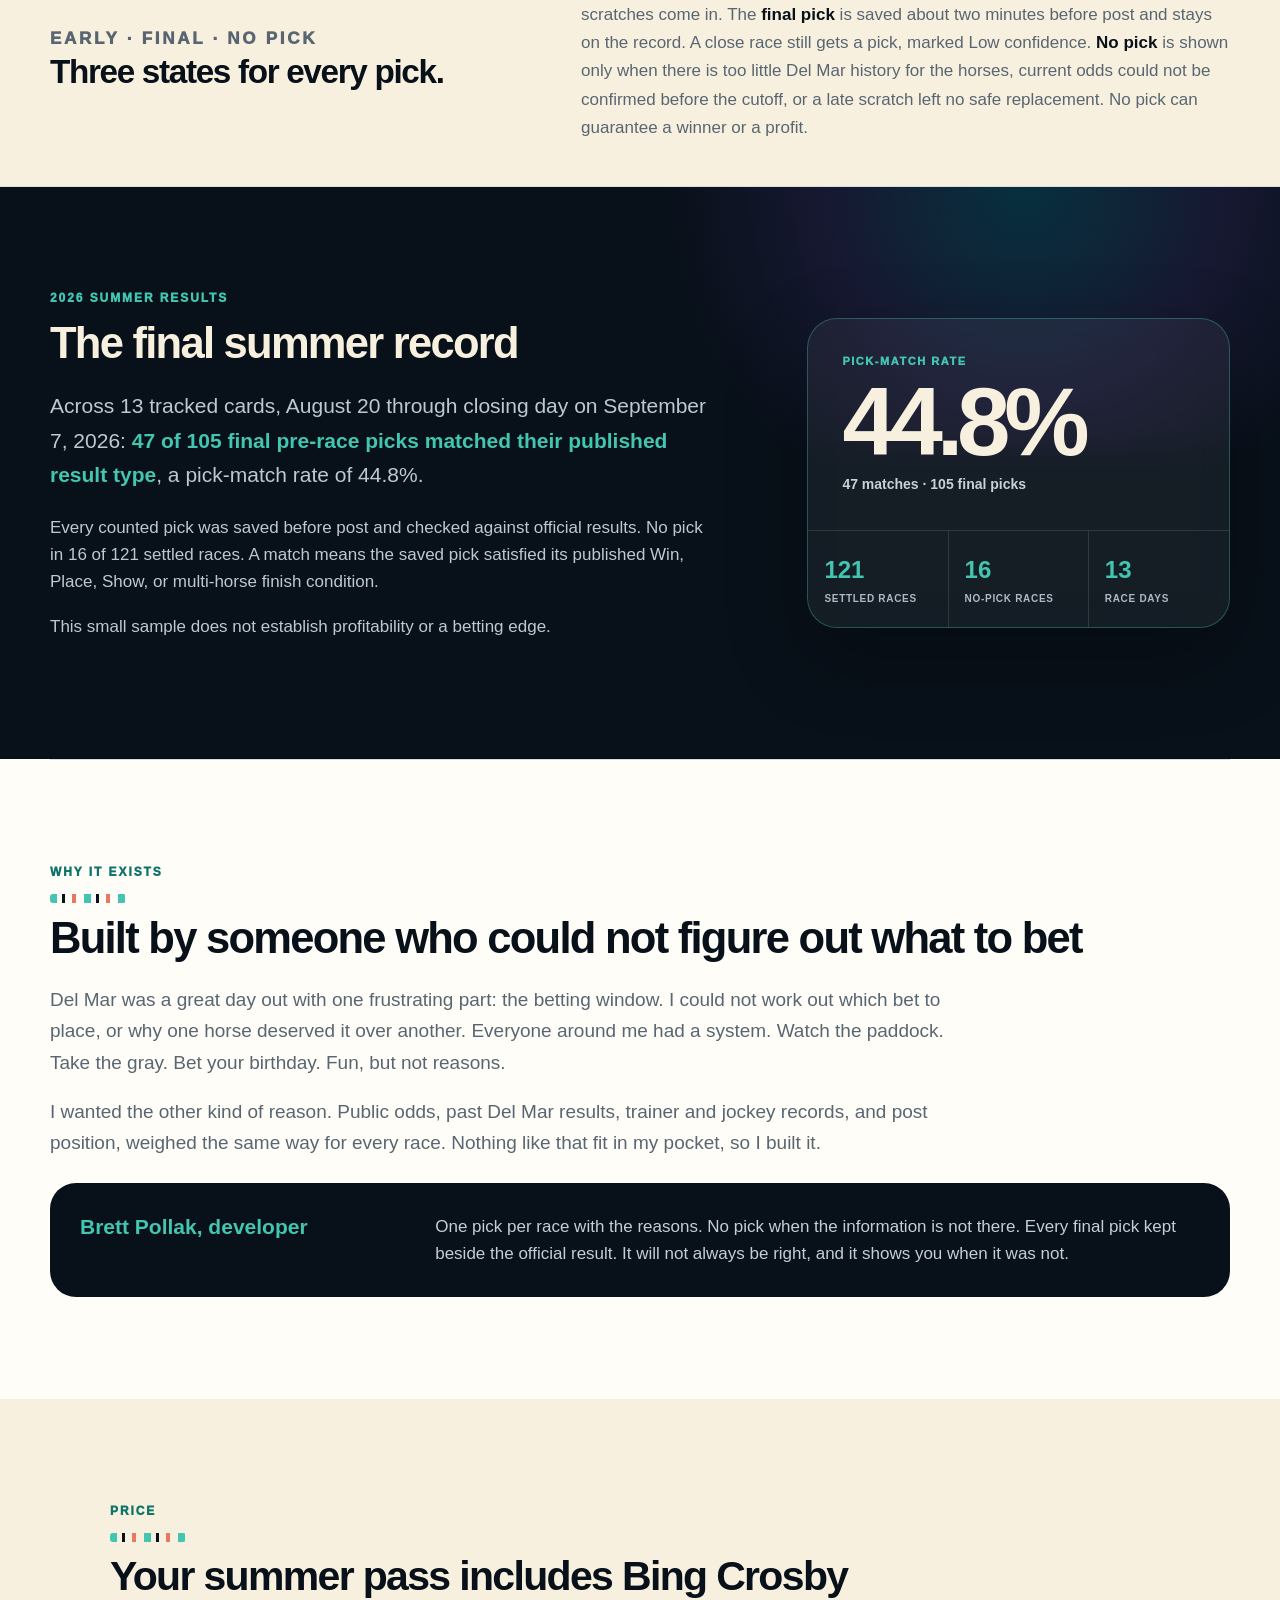
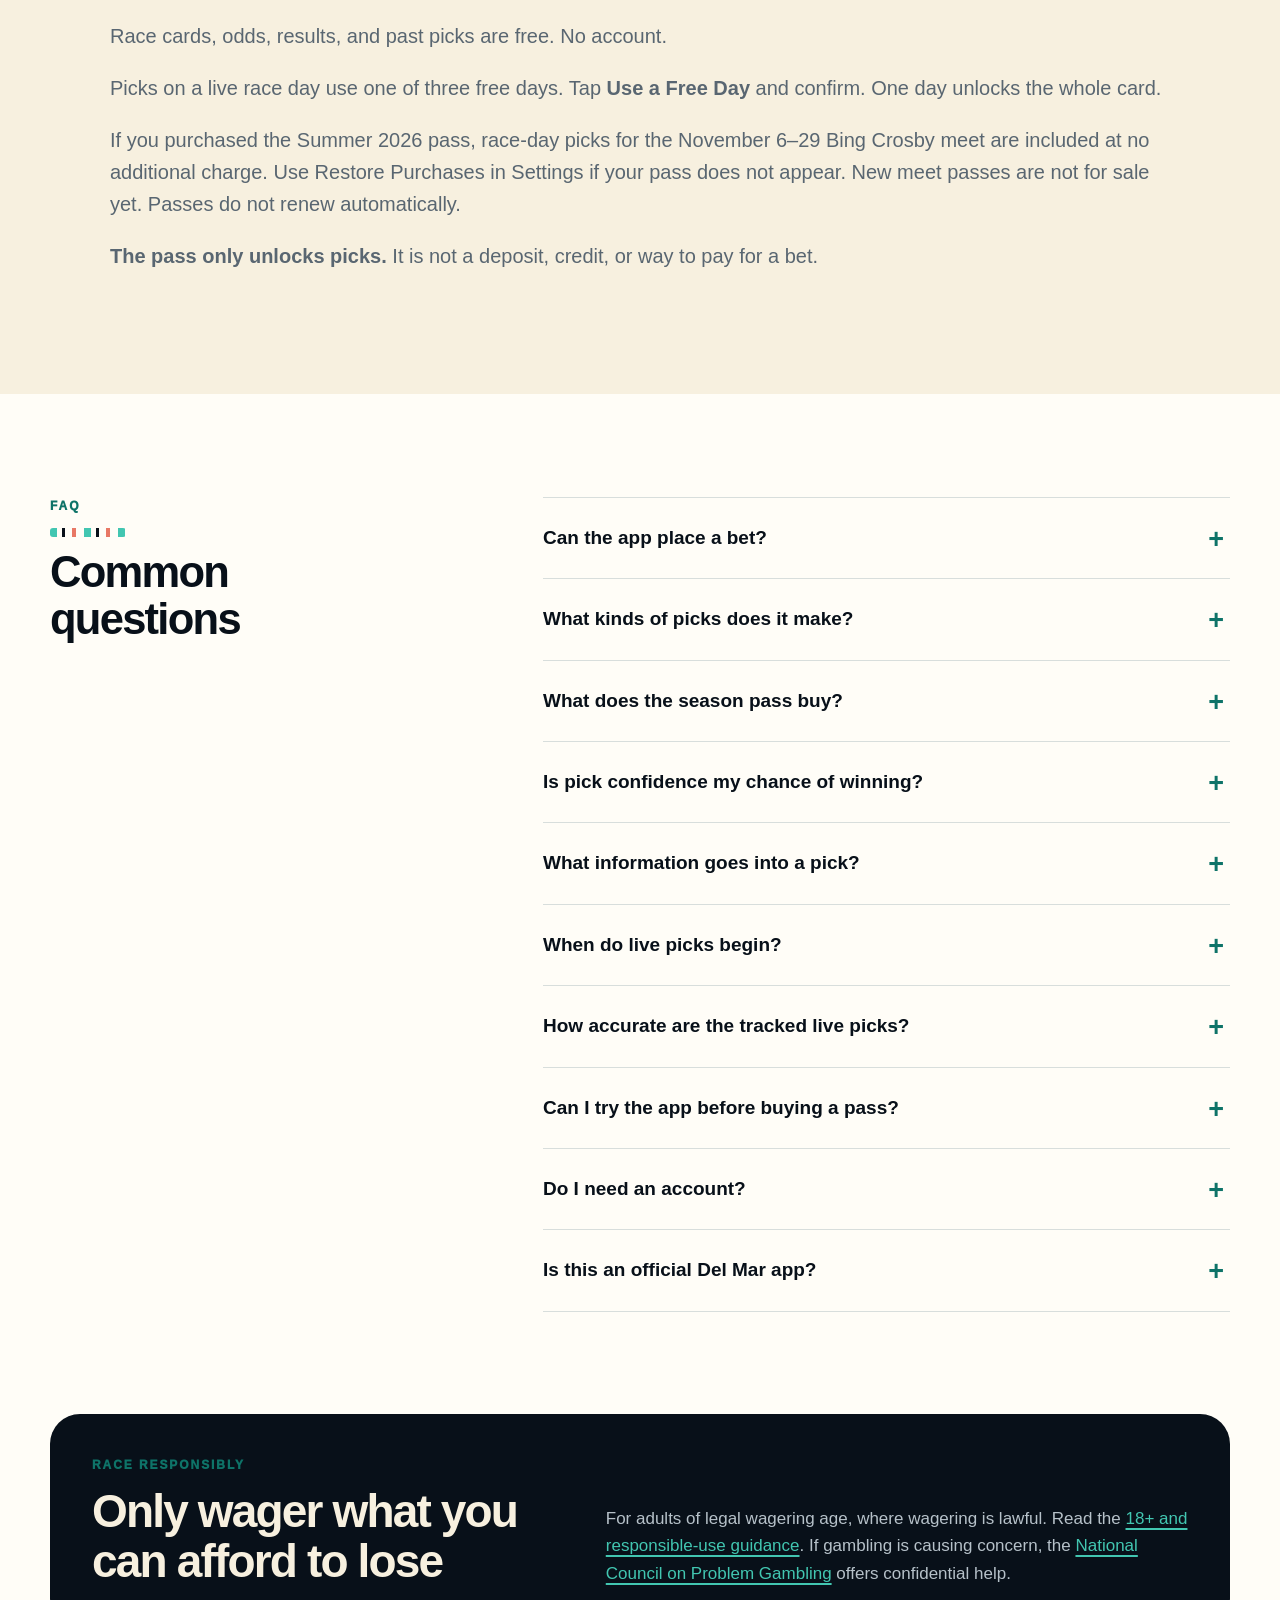
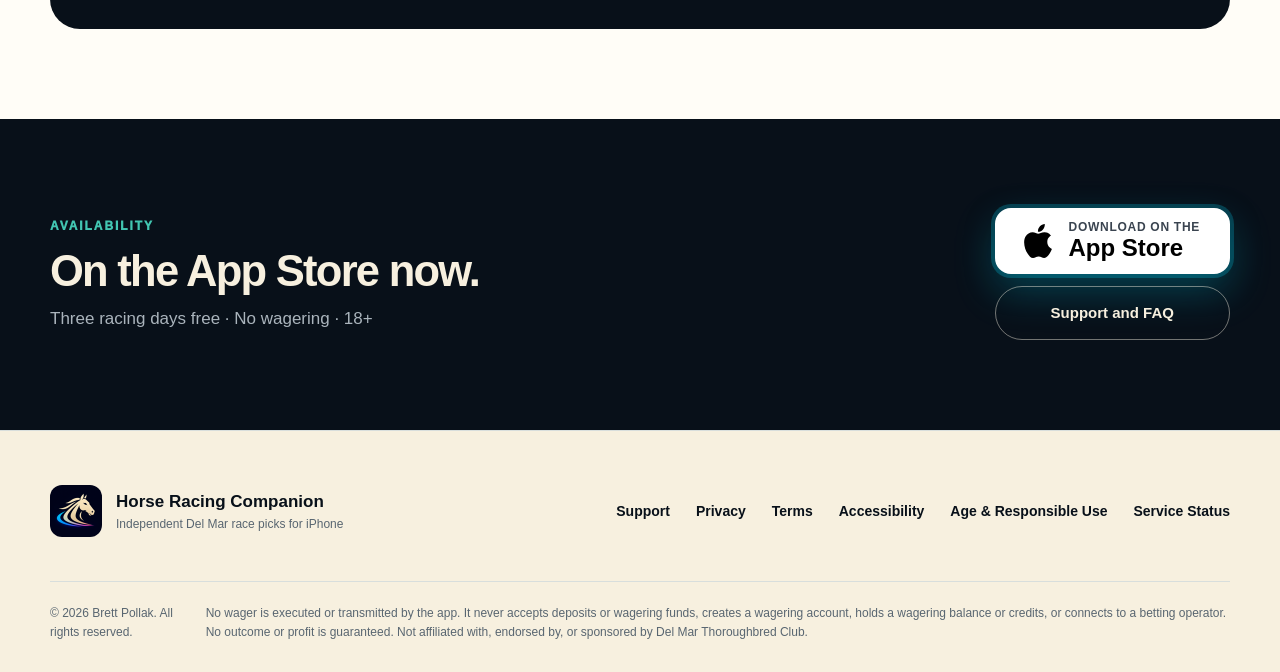
==== commit cc22e974: "Mirror app repo website at b92a25d: Bing Crosby readiness pass Favicons and icon sizes, webp images," ====
--- a/index.html
+++ b/index.html
@@ -7,11 +7,11 @@
     <meta name="description" content="An iPhone app for Del Mar race days. One pick per race, every horse's estimated win chance, a confidence level, and the reasons. Picks are saved before post and shown beside the official result. It does not place bets. Not affiliated with Del Mar Thoroughbred Club.">
     <meta name="robots" content="index, follow">
     <link rel="canonical" href="https://horseracingcompanion.com/">
-    <link rel="icon" href="assets/app-icon-v2.png">
-    <link rel="apple-touch-icon" href="assets/app-icon-v2.png">
+    <link rel="icon" type="image/png" sizes="32x32" href="assets/favicon-32.png">
+    <link rel="apple-touch-icon" sizes="180x180" href="assets/apple-touch-180.png">
     <link rel="stylesheet" href="assets/styles.css">
     <meta property="og:type" content="website">
-    <meta property="og:title" content="Horse Racing Companion — Del Mar race picks for iPhone">
+    <meta property="og:title" content="Horse Racing Companion: Del Mar race picks for iPhone">
     <meta property="og:description" content="An iPhone app for Del Mar race days. One pick per race, every horse's estimated win chance, a confidence level, and the reasons. Picks are saved before post and shown beside the official result. It does not place bets.">
     <meta property="og:url" content="https://horseracingcompanion.com/">
     <meta property="og:image" content="https://horseracingcompanion.com/assets/og-v3.jpg">
@@ -19,10 +19,10 @@
     <meta property="og:image:height" content="630">
     <meta property="og:image:alt" content="Horse Racing Companion app screen showing a Del Mar race pick.">
     <meta name="twitter:card" content="summary_large_image">
-    <meta name="twitter:title" content="Horse Racing Companion — Del Mar race picks for iPhone">
+    <meta name="twitter:title" content="Horse Racing Companion: Del Mar race picks for iPhone">
     <meta name="twitter:description" content="An iPhone app for Del Mar race days. One pick per race, every horse's estimated win chance, a confidence level, and the reasons. Picks are saved before post and shown beside the official result. It does not place bets.">
     <meta name="twitter:image" content="https://horseracingcompanion.com/assets/og-v3.jpg">
-    <title>Horse Racing Companion — Del Mar race picks for iPhone</title>
+    <title>Horse Racing Companion: Del Mar race picks for iPhone</title>
     <script type="application/ld+json">
       {
         "@context": "https://schema.org",
@@ -58,7 +58,7 @@
     <a class="skip-link" href="#main">Skip to content</a>
     <header class="site-header">
       <a class="brand" href="./" aria-label="Horse Racing Companion home">
-        <img src="assets/app-icon-v2.png" width="44" height="44" alt="">
+        <img src="assets/icon-88.png" width="44" height="44" alt="">
         <span>Horse Racing Companion</span>
       </a>
       <nav aria-label="Primary navigation">
@@ -84,9 +84,9 @@
             </a>
           </div>
         </div>
-        <div class="hero-visual" role="img" aria-label="Preview of a Horse Racing Companion race screen showing an early Win pick">
+        <div class="hero-visual">
           <div class="phone-shell">
-            <img src="assets/race-early-v4.png" alt="Horse Racing Companion race screen in light mode for Del Mar race 1 on September 3, 2026: an early Win pick on Horse 4, Bit's Tiger Magic, the estimated return on the $2 minimum bet, and a note that the pick is still updating" width="780" height="1688">
+            <picture><source type="image/webp" srcset="assets/race-early-v4.webp"><img src="assets/race-early-v4.png" fetchpriority="high" alt="Horse Racing Companion race screen in light mode for Del Mar race 1 on September 3, 2026: an early Win pick on Horse 4, Bit's Tiger Magic, the estimated return on the $2 minimum bet, and a note that the pick is still updating" width="780" height="1688"></picture>
           </div>
         </div>
       </section>
@@ -113,7 +113,7 @@
             </div>
           </div>
           <div class="feature-visual">
-            <div class="phone-shell"><img src="assets/screen-races-v4.png" alt="Races screen on race day: today&rsquo;s Del Mar card for Thursday September 3 with picks unlocked, a row of upcoming race days, and the next race at the top with its early Win pick" width="780" height="1688" loading="lazy"></div>
+            <div class="phone-shell"><picture><source type="image/webp" srcset="assets/screen-races-v4.webp"><img src="assets/screen-races-v4.png" alt="Races screen on race day: today&rsquo;s Del Mar card for Thursday September 3 with picks unlocked, a row of upcoming race days, and the next race at the top with its early Win pick" width="780" height="1688" loading="lazy"></picture></div>
           </div>
         </div>
       </section>
@@ -130,8 +130,8 @@
             </div>
           </div>
           <div class="feature-visual pair">
-            <div class="phone-shell"><img src="assets/screen-race-why-v4.png" alt="Race screen: the saved Show pick on Horse 3, Chiseled in Stone, a five-segment confidence meter, and two reason lines" width="780" height="1688" loading="lazy"></div>
-            <div class="phone-shell"><img src="assets/screen-race-horses-v4.png" alt="Horses in this race: each horse with program number, jockey, weight, trainer, current odds, and estimated win chance" width="780" height="1688" loading="lazy"></div>
+            <div class="phone-shell"><picture><source type="image/webp" srcset="assets/screen-race-why-v4.webp"><img src="assets/screen-race-why-v4.png" alt="Race screen: the saved Show pick on Horse 3, Chiseled in Stone, a five-segment confidence meter, and two reason lines" width="780" height="1688" loading="lazy"></picture></div>
+            <div class="phone-shell"><picture><source type="image/webp" srcset="assets/screen-race-horses-v4.webp"><img src="assets/screen-race-horses-v4.png" alt="Horses in this race: each horse with program number, jockey, weight, trainer, current odds, and estimated win chance" width="780" height="1688" loading="lazy"></picture></div>
           </div>
         </div>
       </section>
@@ -148,7 +148,7 @@
             </div>
           </div>
           <div class="feature-visual">
-            <div class="phone-shell"><img src="assets/screen-results-v4.png" alt="Results screen for Sunday August 30: 4 of 10 picks matched the official finish, with matched, did not match, and no pick counts" width="780" height="1688" loading="lazy"></div>
+            <div class="phone-shell"><picture><source type="image/webp" srcset="assets/screen-results-v4.webp"><img src="assets/screen-results-v4.png" alt="Results screen for Sunday August 30: 4 of 10 picks matched the official finish, with matched, did not match, and no pick counts" width="780" height="1688" loading="lazy"></picture></div>
           </div>
         </div>
       </section>
@@ -167,7 +167,7 @@
             </div>
           </div>
           <div class="feature-visual">
-            <div class="phone-shell"><img src="assets/screen-method-v4.png" alt="How It Works screen: What goes into a pick, with numbered steps Who is racing, What the odds show, and Del Mar history" width="780" height="1688" loading="lazy"></div>
+            <div class="phone-shell"><picture><source type="image/webp" srcset="assets/screen-method-v4.webp"><img src="assets/screen-method-v4.png" alt="How It Works screen: What goes into a pick, with numbered steps Who is racing, What the odds show, and Del Mar history" width="780" height="1688" loading="lazy"></picture></div>
           </div>
         </div>
       </section>
@@ -310,7 +310,7 @@
     <footer class="site-footer">
       <div class="shell footer-grid">
         <div class="footer-brand">
-          <img src="assets/app-icon-v2.png" width="52" height="52" alt="">
+          <img src="assets/icon-104.png" width="52" height="52" alt="">
           <div><strong>Horse Racing Companion</strong><span>Independent Del Mar race picks for iPhone</span></div>
         </div>
         <nav aria-label="Legal and support">
--- a/assets/styles.css
+++ b/assets/styles.css
@@ -35,6 +35,7 @@
 }
 
 img { display: block; max-width: 100%; }
+picture { display: block; }
 
 a { color: inherit; text-decoration-thickness: 1.5px; text-underline-offset: 4px; }
 
@@ -127,6 +128,7 @@
 .hero::before {
   z-index: -2;
   background: #07111c url("hero-racing-v2.jpg") center / cover no-repeat;
+  background-image: image-set(url("hero-racing-v2.webp") type("image/webp"), url("hero-racing-v2.jpg") type("image/jpeg"));
 }
 
 .hero::after {
@@ -327,6 +329,7 @@
 .signal-band { border-block: 1px solid rgba(8, 16, 25, 0.1); background: #E4F5F0; color: var(--ink); }
 
 .signal-grid { display: grid; grid-template-columns: repeat(5, 1fr); }
+.signal-grid.four { grid-template-columns: repeat(4, 1fr); }
 
 .signal-grid div {
   display: grid;
@@ -577,6 +580,10 @@
   .signal-grid div { border-right: 0; border-bottom: 1px solid rgba(8, 16, 25, 0.12); }
   .signal-grid div:nth-child(odd):not(:last-child) { border-right: 1px solid rgba(8, 16, 25, 0.12); }
   .signal-grid div:last-child { grid-column: 1 / -1; border-bottom: 0; }
+  /* Four items: balanced 2x2, no full-width last row */
+  .signal-grid.four { grid-template-columns: repeat(2, 1fr); }
+  .signal-grid.four div:last-child { grid-column: auto; }
+  .signal-grid.four div:nth-last-child(2) { border-bottom: 0; }
   .steps-grid,
   .decision-grid,
   .analysis-grid { grid-template-columns: 1fr; }
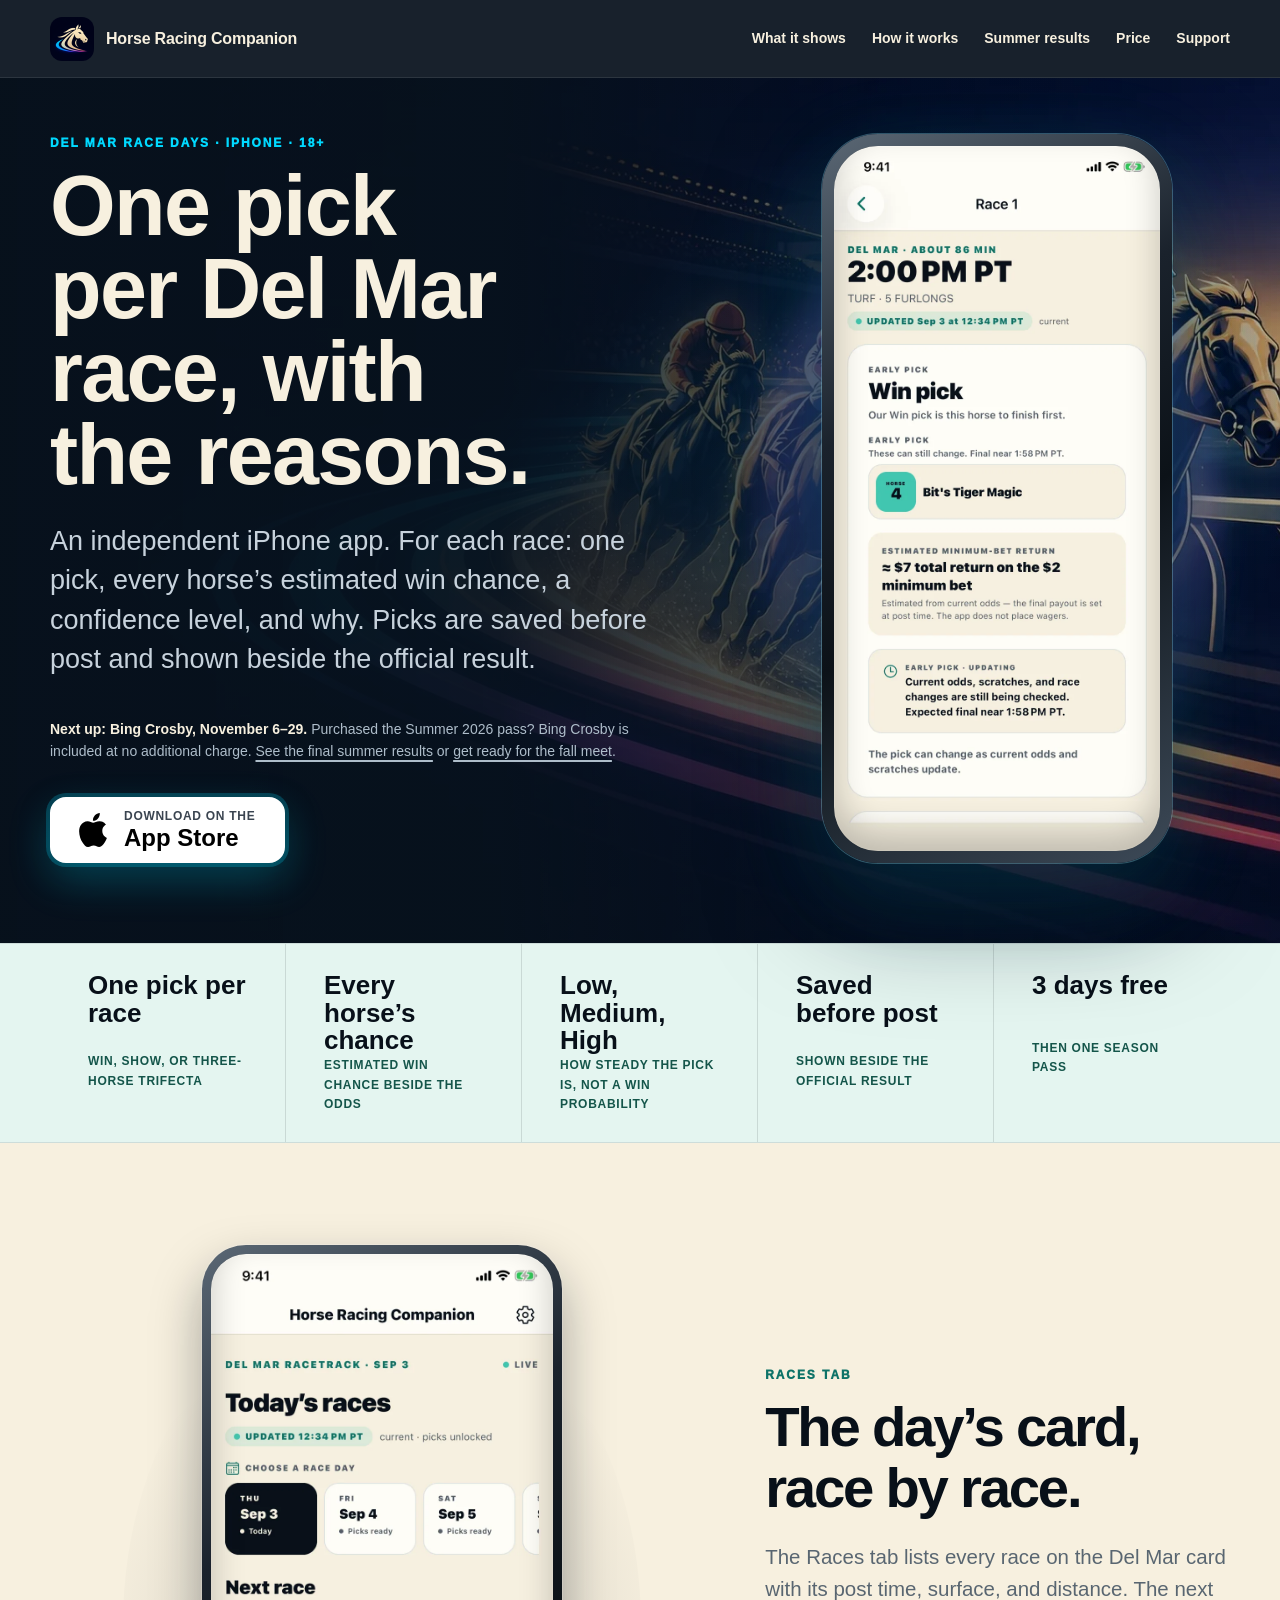
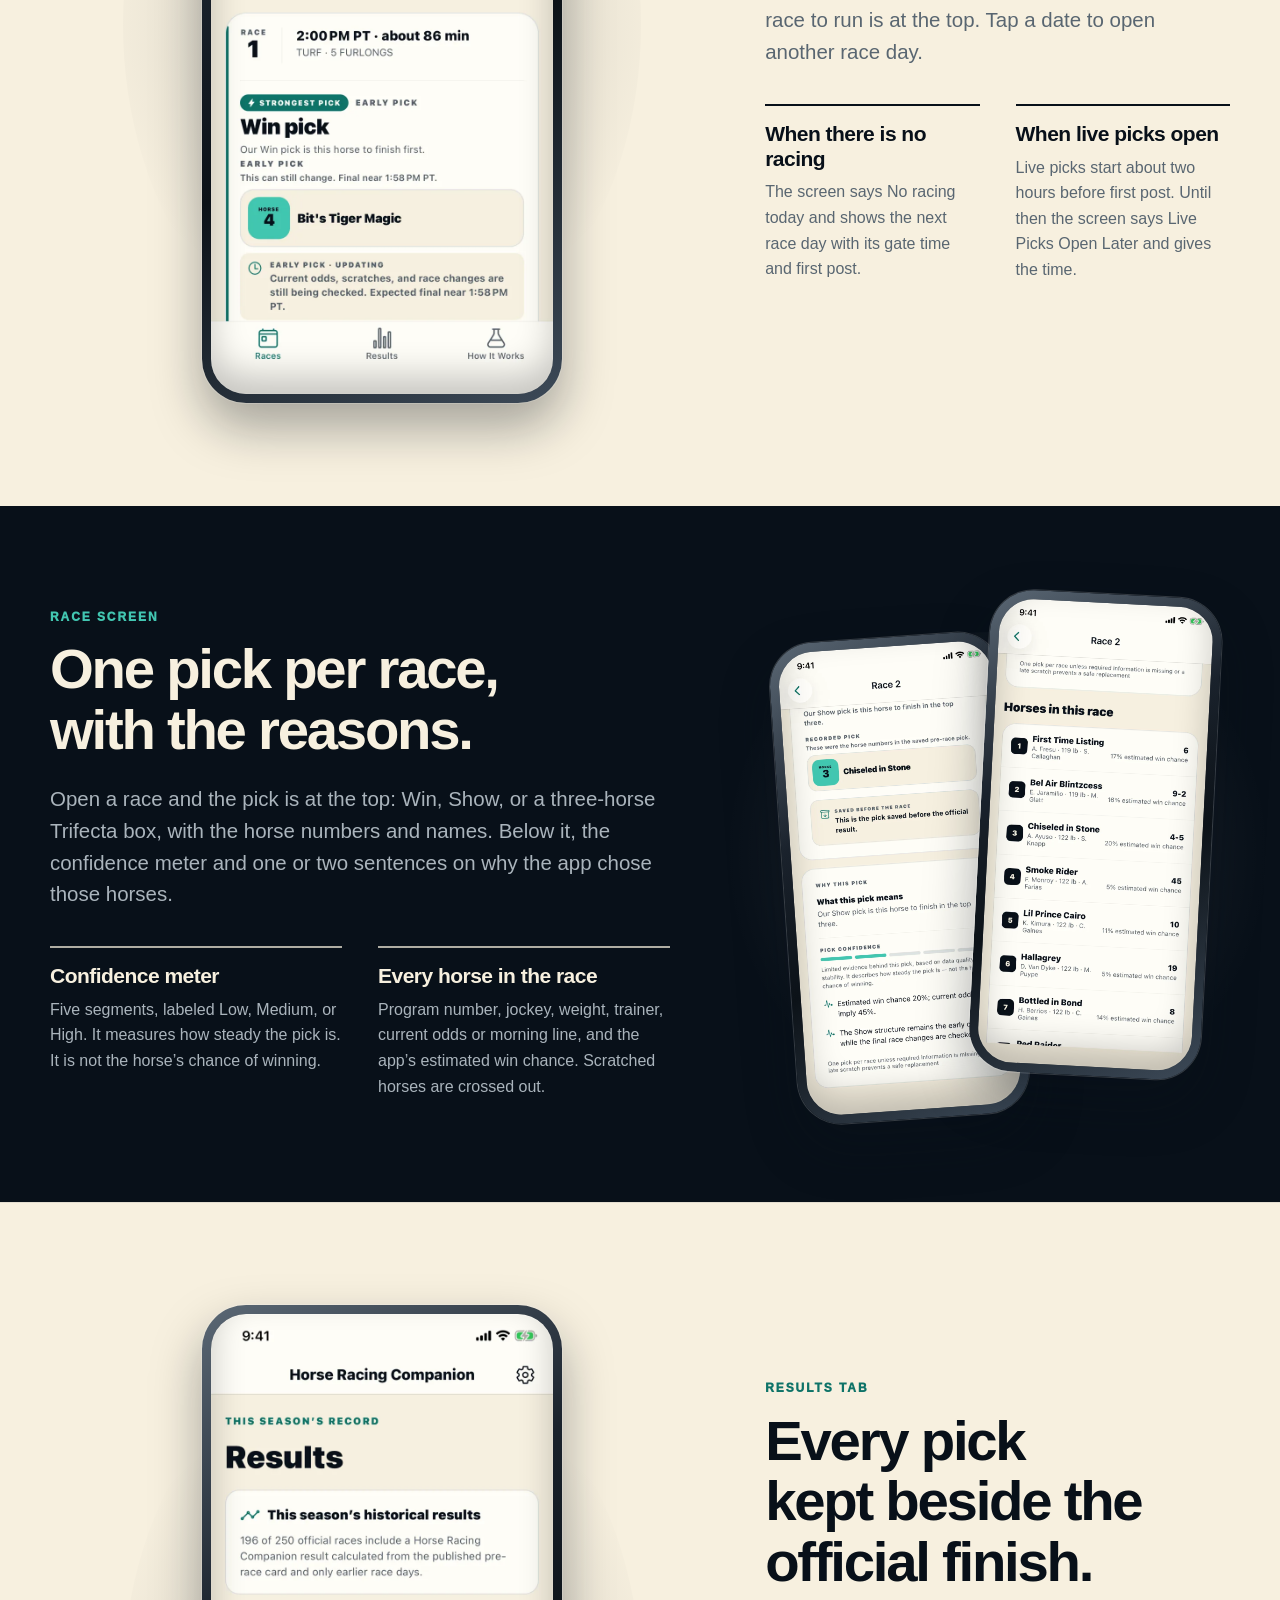
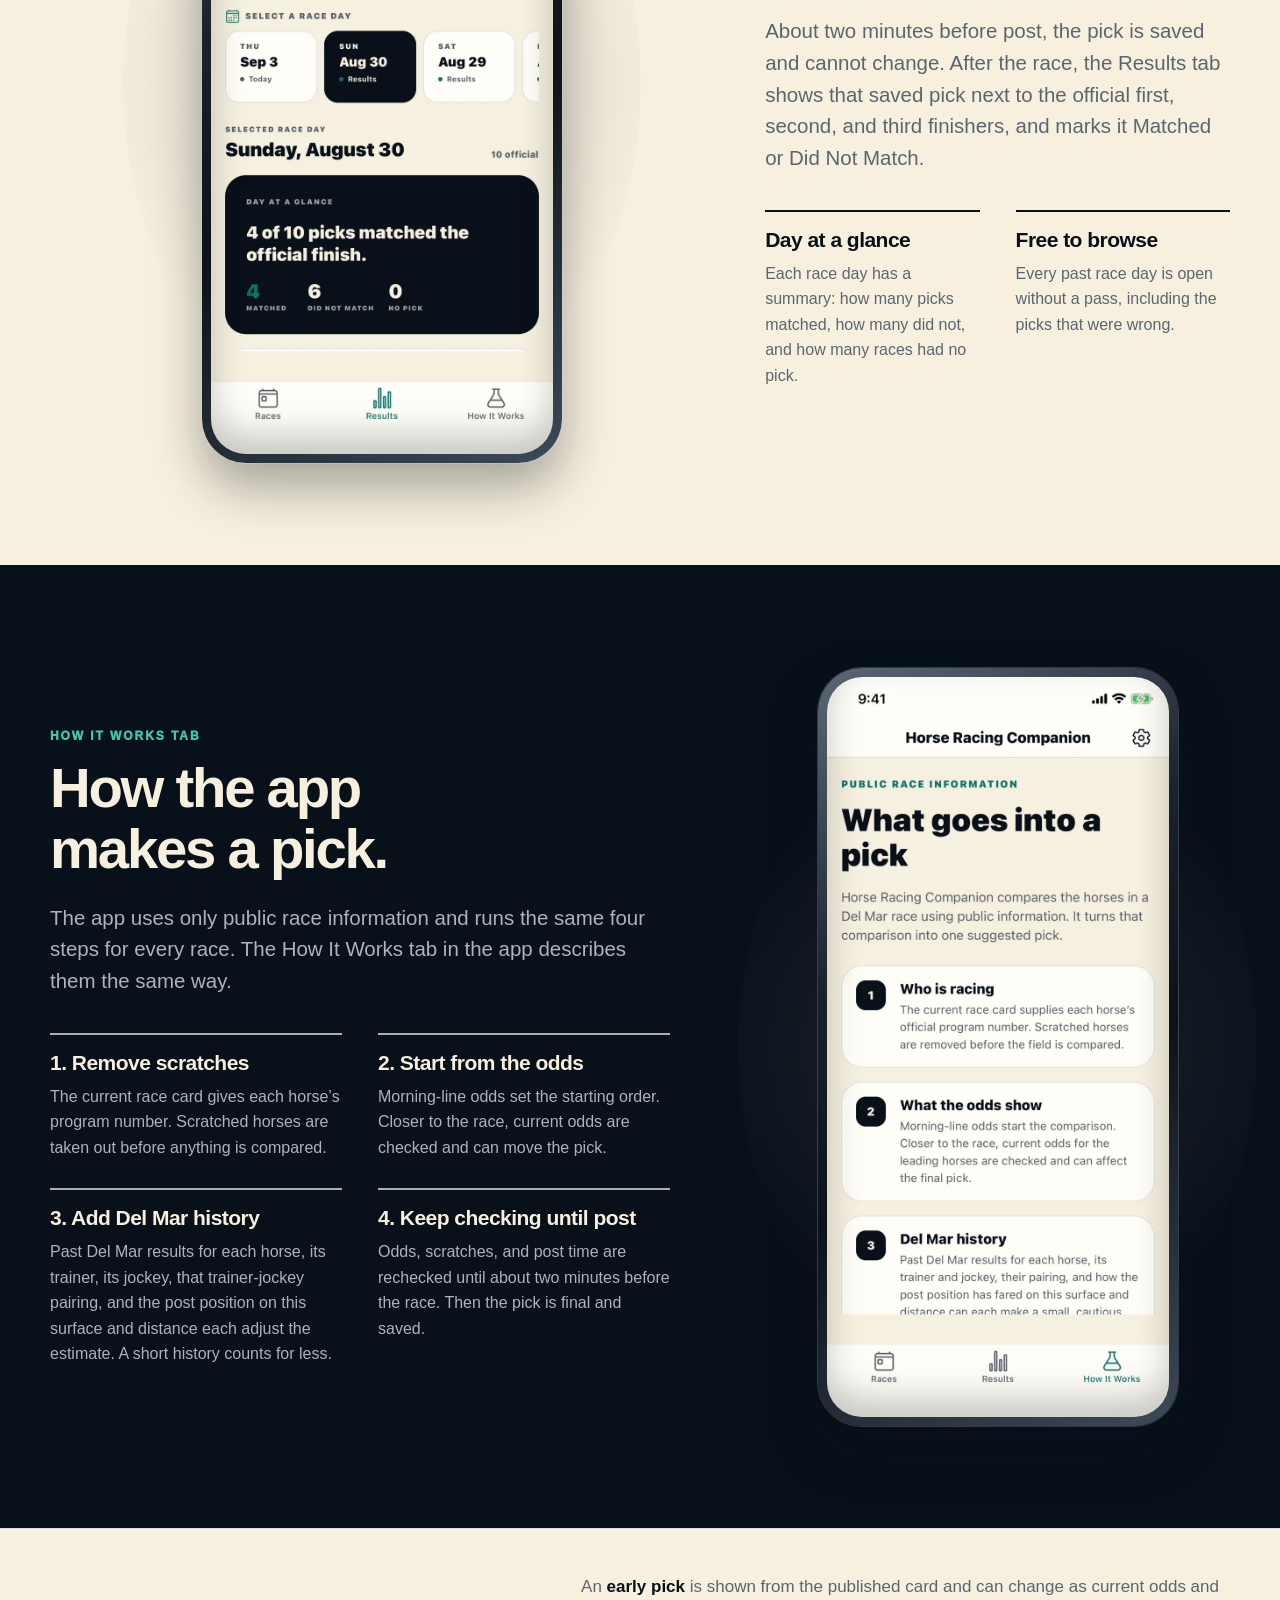
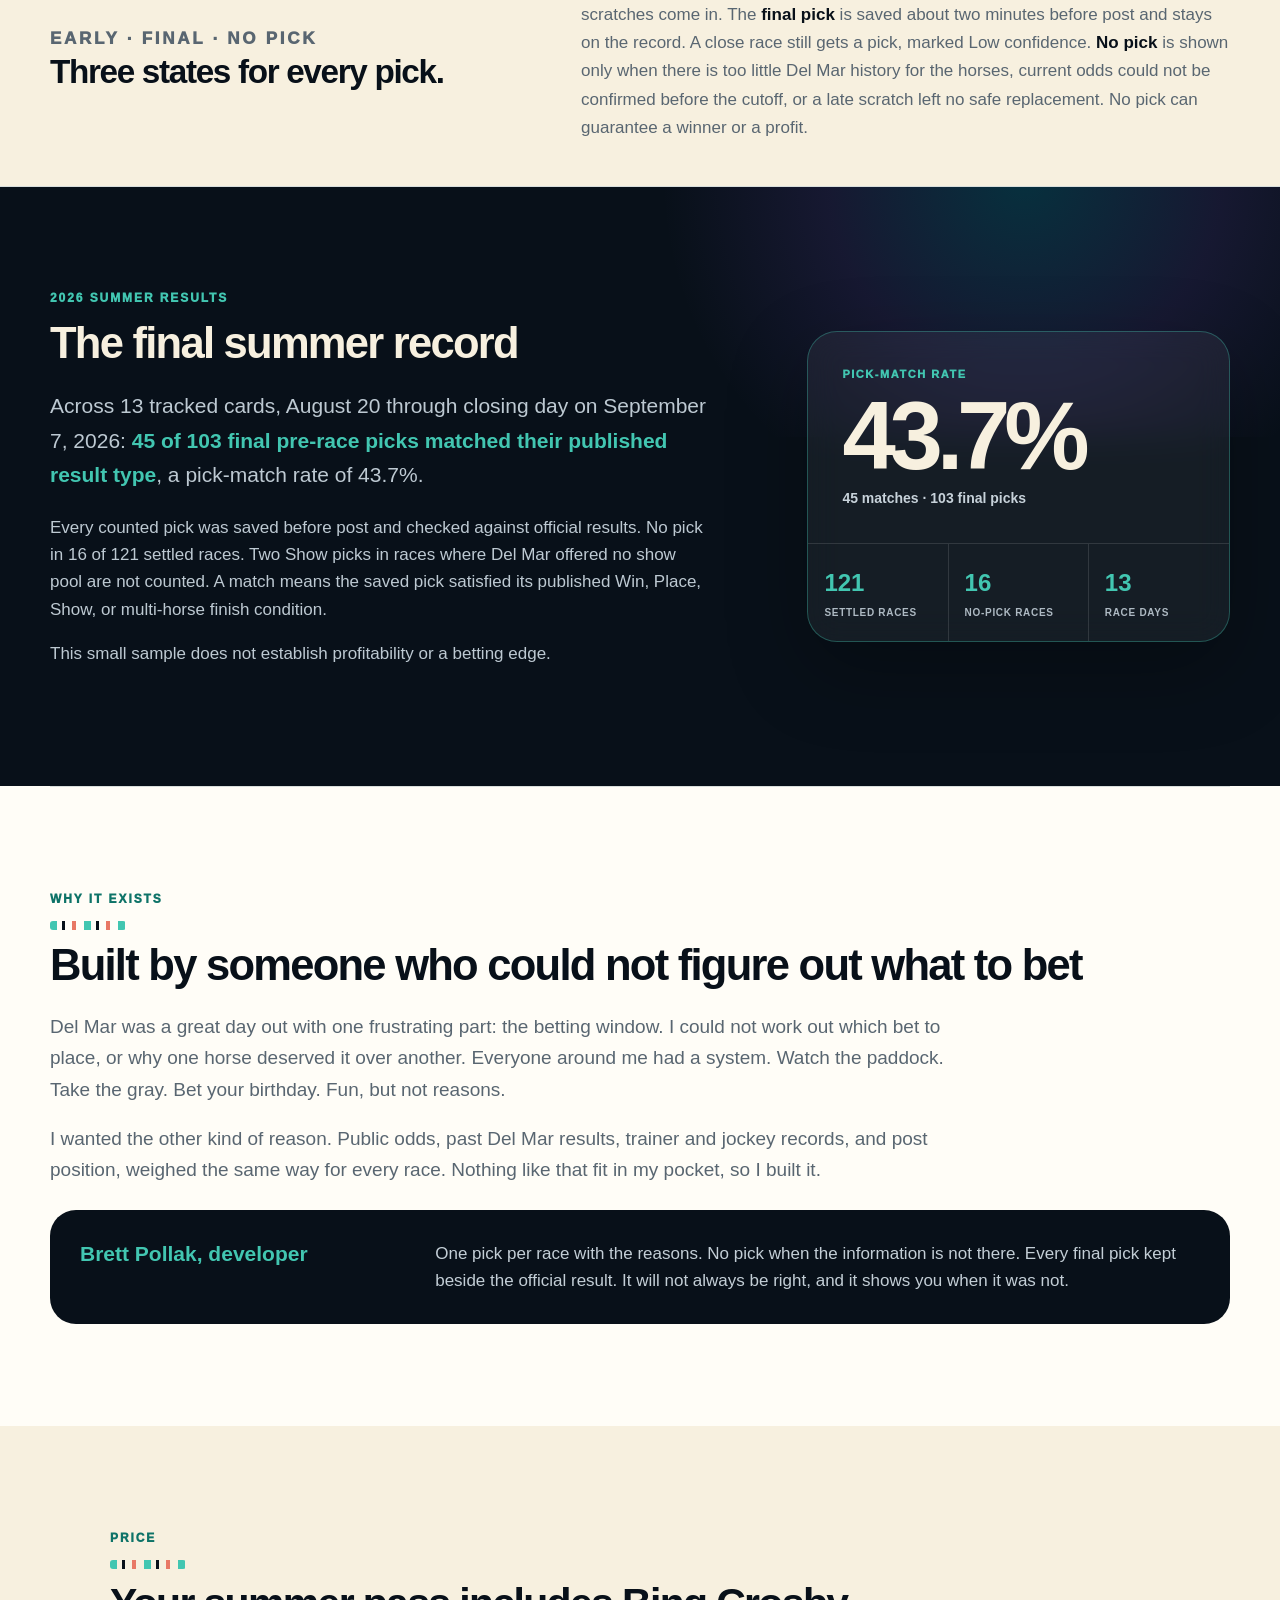
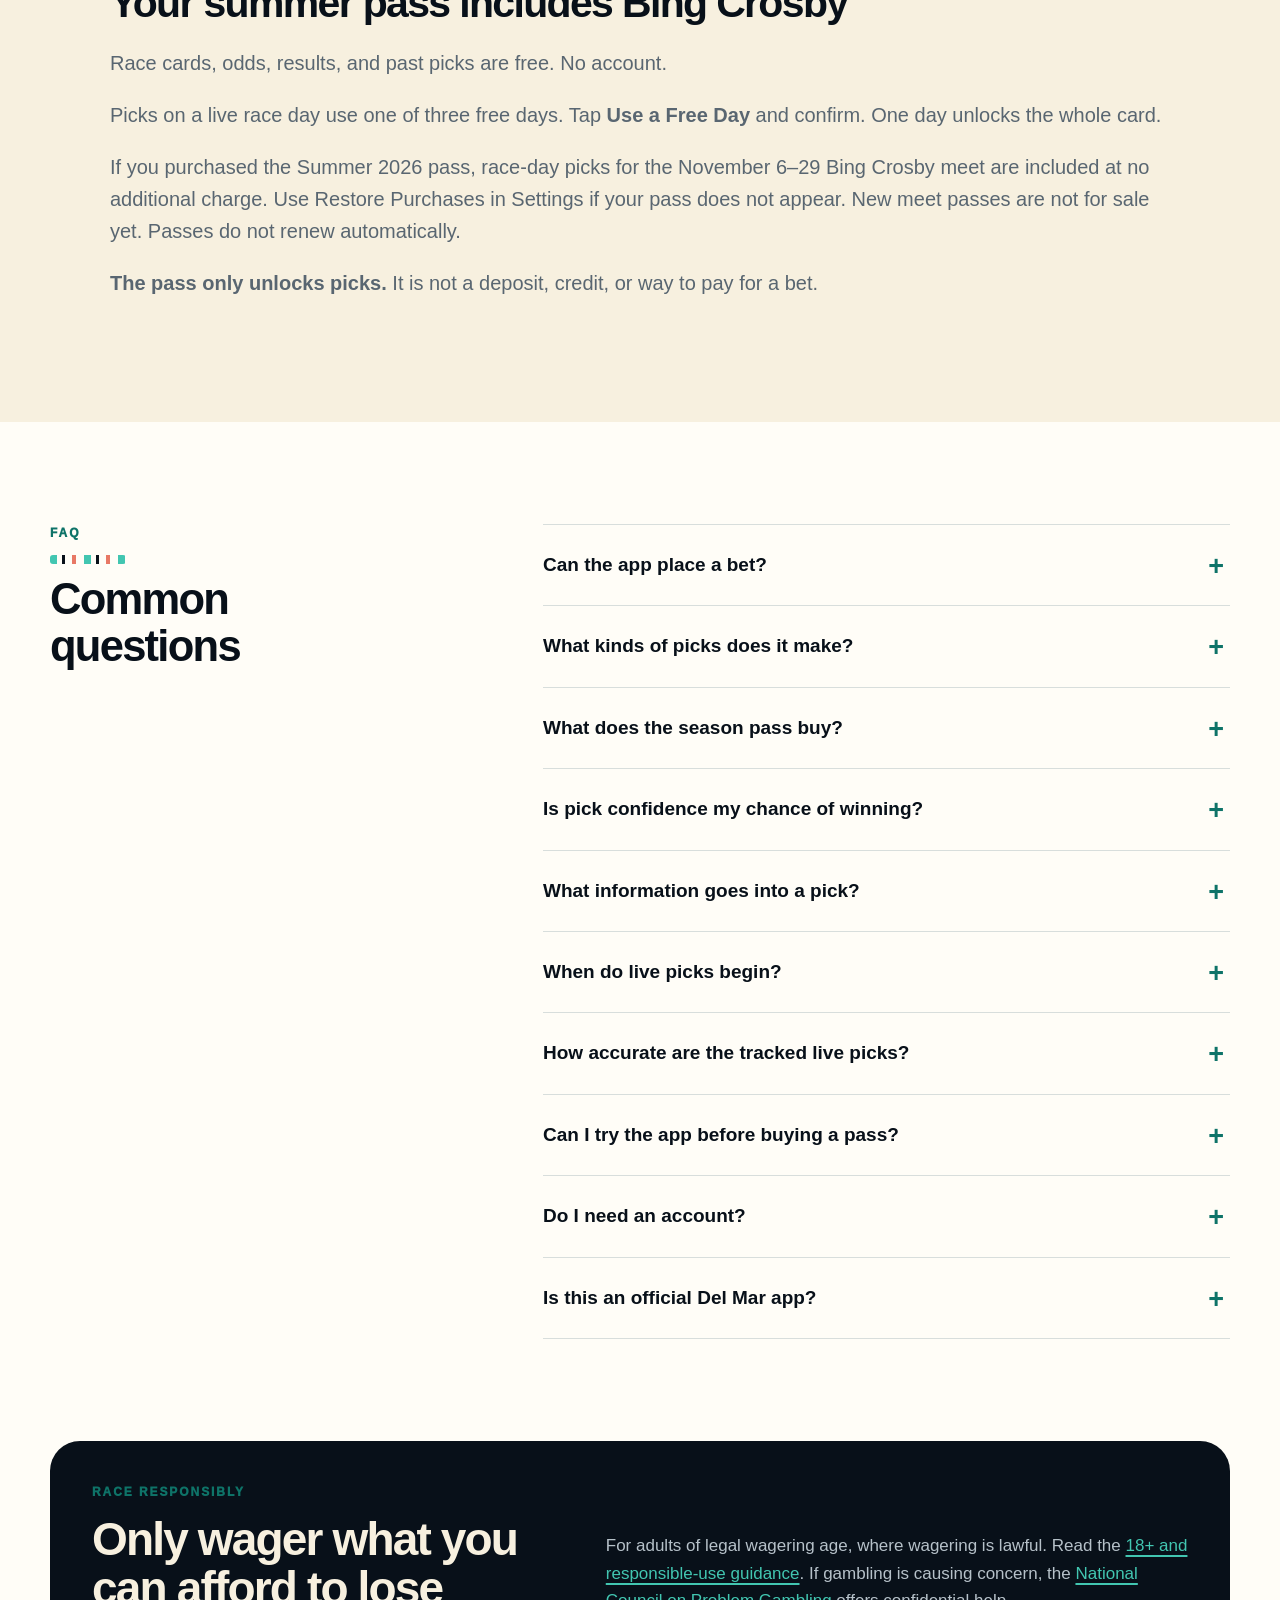
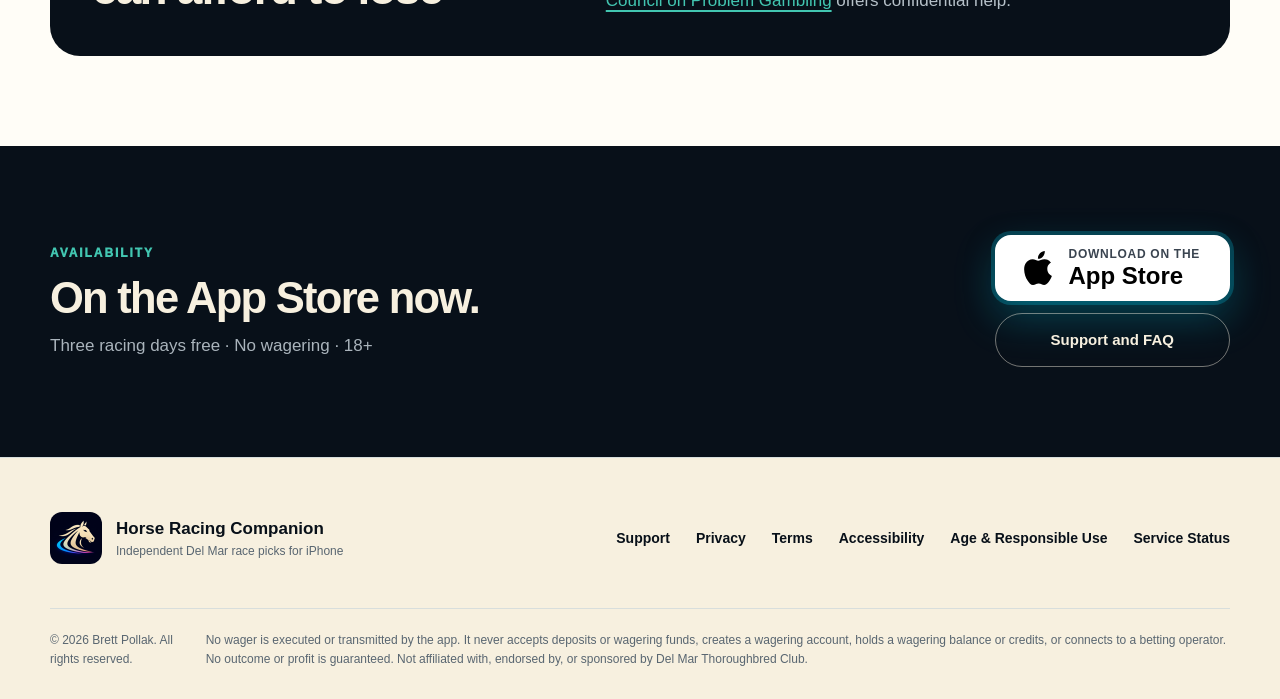
==== commit a6e3e528: "Restate the summer record as 45 of 103 (43.7%) Two Show picks in races where Del Mar offered no show" ====
--- a/index.html
+++ b/index.html
@@ -46,8 +46,8 @@
           { "@type": "Question", "name": "Is pick confidence my chance of winning?", "acceptedAnswer": { "@type": "Answer", "text": "No. Confidence is how steady the pick is. Each horse's estimated win chance is shown separately on the race screen. Neither guarantees an outcome." } },
           { "@type": "Question", "name": "What information goes into a pick?", "acceptedAnswer": { "@type": "Answer", "text": "Public morning-line and current odds, and past Del Mar results for each horse, its trainer, its jockey, that pairing, and post position on this surface and distance." } },
           { "@type": "Question", "name": "When do live picks begin?", "acceptedAnswer": { "@type": "Answer", "text": "About two hours before the day's first race. Before then the Races screen shows Live Picks Open Later and the opening time." } },
-          { "@type": "Question", "name": "How accurate are the tracked live picks?", "acceptedAnswer": { "@type": "Answer", "text": "Across 13 tracked cards from August 20 through September 7, 2026, 47 of 105 final pre-race picks matched their published result type, a pick-match rate of 44.8%. The app made no pick in 16 of 121 settled races. Every counted pick was saved before post and checked against official results. A match means the saved pick satisfied its published Win, Place, Show, or multi-horse finish condition. This small sample does not establish profitability or a betting edge." } },
-          { "@type": "Question", "name": "Can I try the app before buying a pass?", "acceptedAnswer": { "@type": "Answer", "text": "Yes. The first three racing days include every pick on the card. Race cards, odds, results, past picks, and How It Works are free without a pass." } },
+          { "@type": "Question", "name": "How accurate are the tracked live picks?", "acceptedAnswer": { "@type": "Answer", "text": "Across 13 tracked cards from August 20 through September 7, 2026, 45 of 103 final pre-race picks matched their published result type, a pick-match rate of 43.7%. The app made no pick in 16 of 121 settled races, and 2 Show picks in races where Del Mar offered no show pool are not counted. Every counted pick was saved before post and checked against official results. A match means the saved pick satisfied its published Win, Place, Show, or multi-horse finish condition. This small sample does not establish profitability or a betting edge." } },
+          { "@type": "Question", "name": "Can I try the app before buying a pass?", "acceptedAnswer": { "@type": "Answer", "text": "Yes. The first three racing days include every pick on the card. They count across meets, so days used in an earlier meet are part of the three. Race cards, odds, results, past picks, and How It Works are free without a pass." } },
           { "@type": "Question", "name": "Do I need an account?", "acceptedAnswer": { "@type": "Answer", "text": "No. A random installation ID, shown in Settings, tracks free days and the pass." } },
           { "@type": "Question", "name": "Is this an official Del Mar app?", "acceptedAnswer": { "@type": "Answer", "text": "No. Horse Racing Companion is independent and is not affiliated with, endorsed by, or sponsored by Del Mar Thoroughbred Club." } }
         ]
@@ -187,15 +187,15 @@
           <div class="live-record-copy">
             <p class="eyebrow teal">2026 SUMMER RESULTS</p>
             <h2>The final summer record</h2>
-            <p class="live-record-lede">Across 13 tracked cards, August 20 through closing day on September 7, 2026: <strong>47 of 105 final pre-race picks matched their published result type</strong>, a pick-match rate of 44.8%.</p>
-            <p>Every counted pick was saved before post and checked against official results. No pick in 16 of 121 settled races. A match means the saved pick satisfied its published Win, Place, Show, or multi-horse finish condition.</p>
+            <p class="live-record-lede">Across 13 tracked cards, August 20 through closing day on September 7, 2026: <strong>45 of 103 final pre-race picks matched their published result type</strong>, a pick-match rate of 43.7%.</p>
+            <p>Every counted pick was saved before post and checked against official results. No pick in 16 of 121 settled races. Two Show picks in races where Del Mar offered no show pool are not counted. A match means the saved pick satisfied its published Win, Place, Show, or multi-horse finish condition.</p>
             <p>This small sample does not establish profitability or a betting edge.</p>
           </div>
           <div class="live-record-stats" aria-label="Final tracked summer results, August 20 through September 7, 2026">
             <div class="record-primary">
               <span>PICK-MATCH RATE</span>
-              <strong>44.8%</strong>
-              <small>47 matches · 105 final picks</small>
+              <strong>43.7%</strong>
+              <small>45 matches · 103 final picks</small>
             </div>
             <div class="record-secondary">
               <div><strong>121</strong><span>settled races</span></div>
@@ -264,11 +264,11 @@
           </details>
           <details>
             <summary>How accurate are the tracked live picks?</summary>
-            <p>Across 13 tracked cards from August 20 through September 7, 2026, 47 of 105 final pre-race picks matched their published result type, a pick-match rate of 44.8%. The app made no pick in 16 of 121 settled races. Every counted pick was saved before post and checked against official results. A match means the saved pick satisfied its published Win, Place, Show, or multi-horse finish condition. This small sample does not establish profitability or a betting edge.</p>
+            <p>Across 13 tracked cards from August 20 through September 7, 2026, 45 of 103 final pre-race picks matched their published result type, a pick-match rate of 43.7%. The app made no pick in 16 of 121 settled races, and 2 Show picks in races where Del Mar offered no show pool are not counted. Every counted pick was saved before post and checked against official results. A match means the saved pick satisfied its published Win, Place, Show, or multi-horse finish condition. This small sample does not establish profitability or a betting edge.</p>
           </details>
           <details>
             <summary>Can I try the app before buying a pass?</summary>
-            <p>Yes. The first three racing days include every pick on the card. Race cards, odds, results, past picks, and How It Works are free without a pass.</p>
+            <p>Yes. The first three racing days include every pick on the card. They count across meets, so days used in an earlier meet are part of the three. Race cards, odds, results, past picks, and How It Works are free without a pass.</p>
           </details>
           <details>
             <summary>Do I need an account?</summary>
